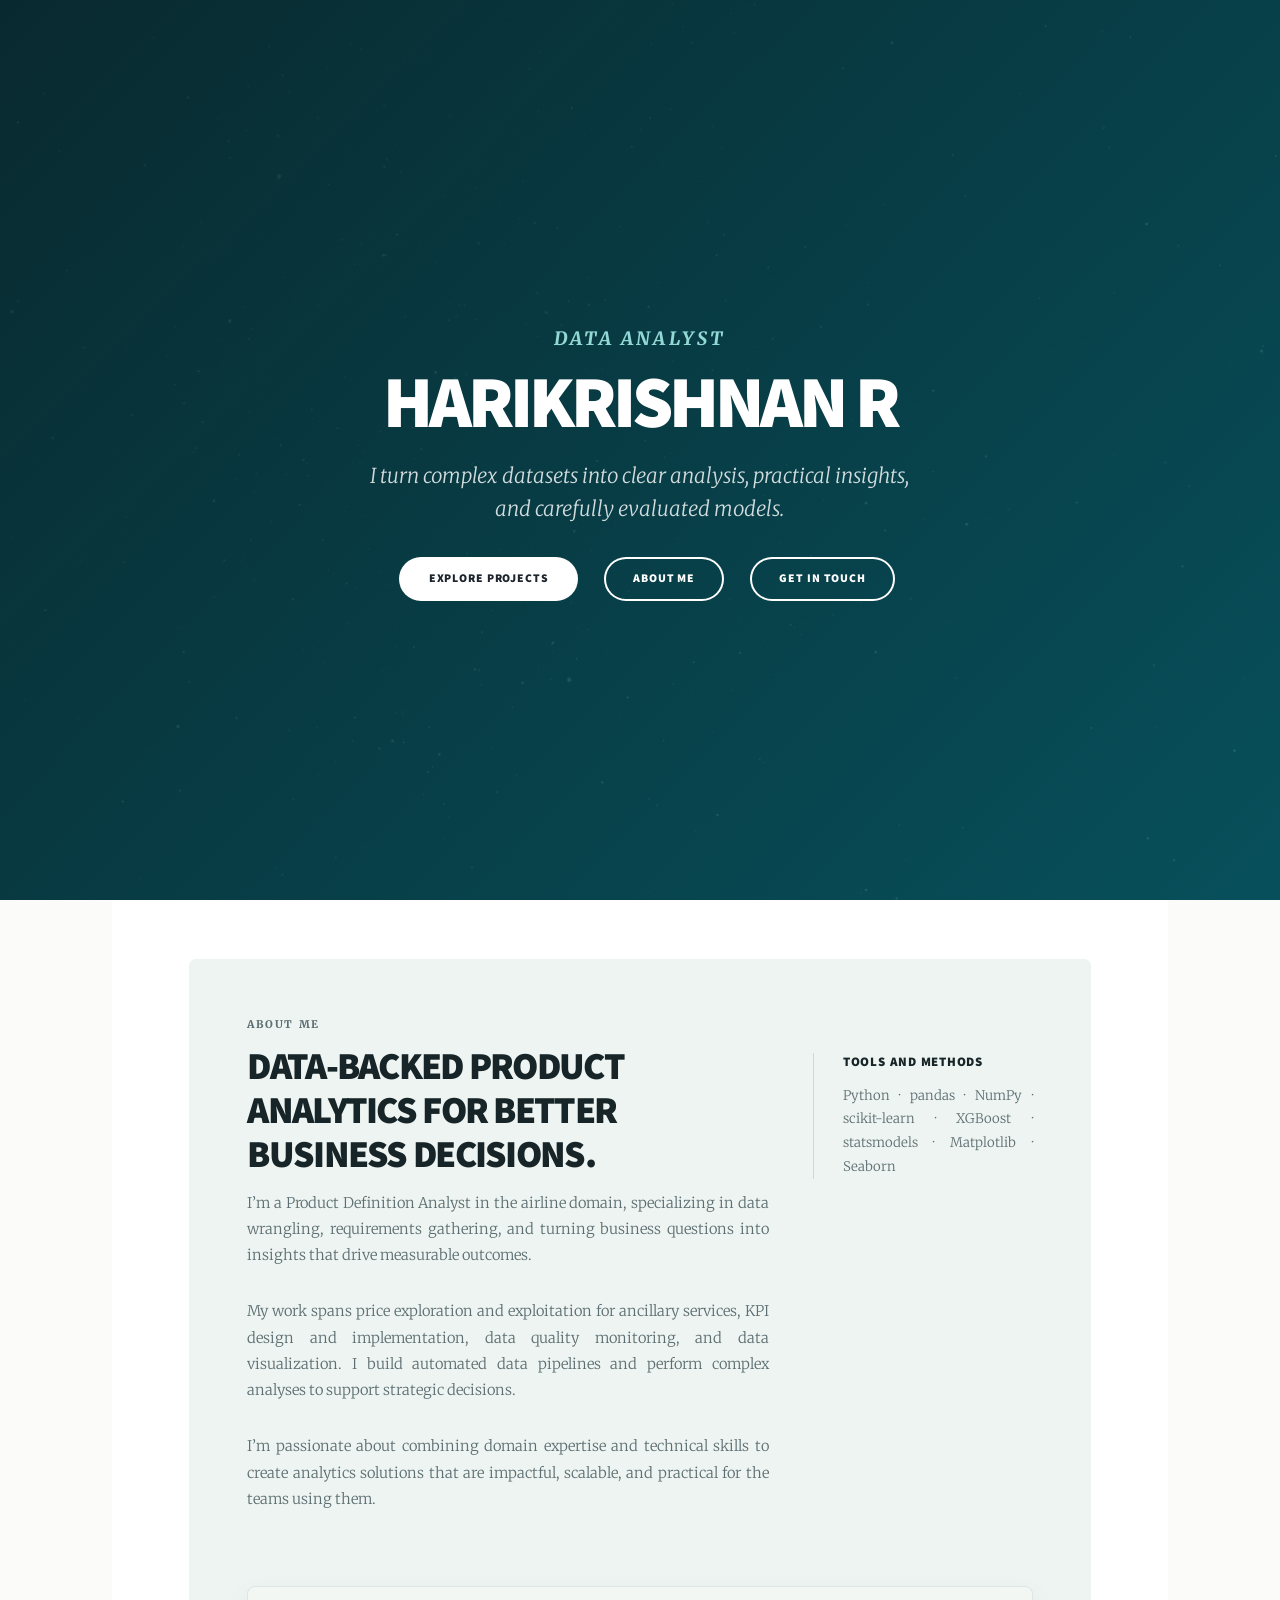
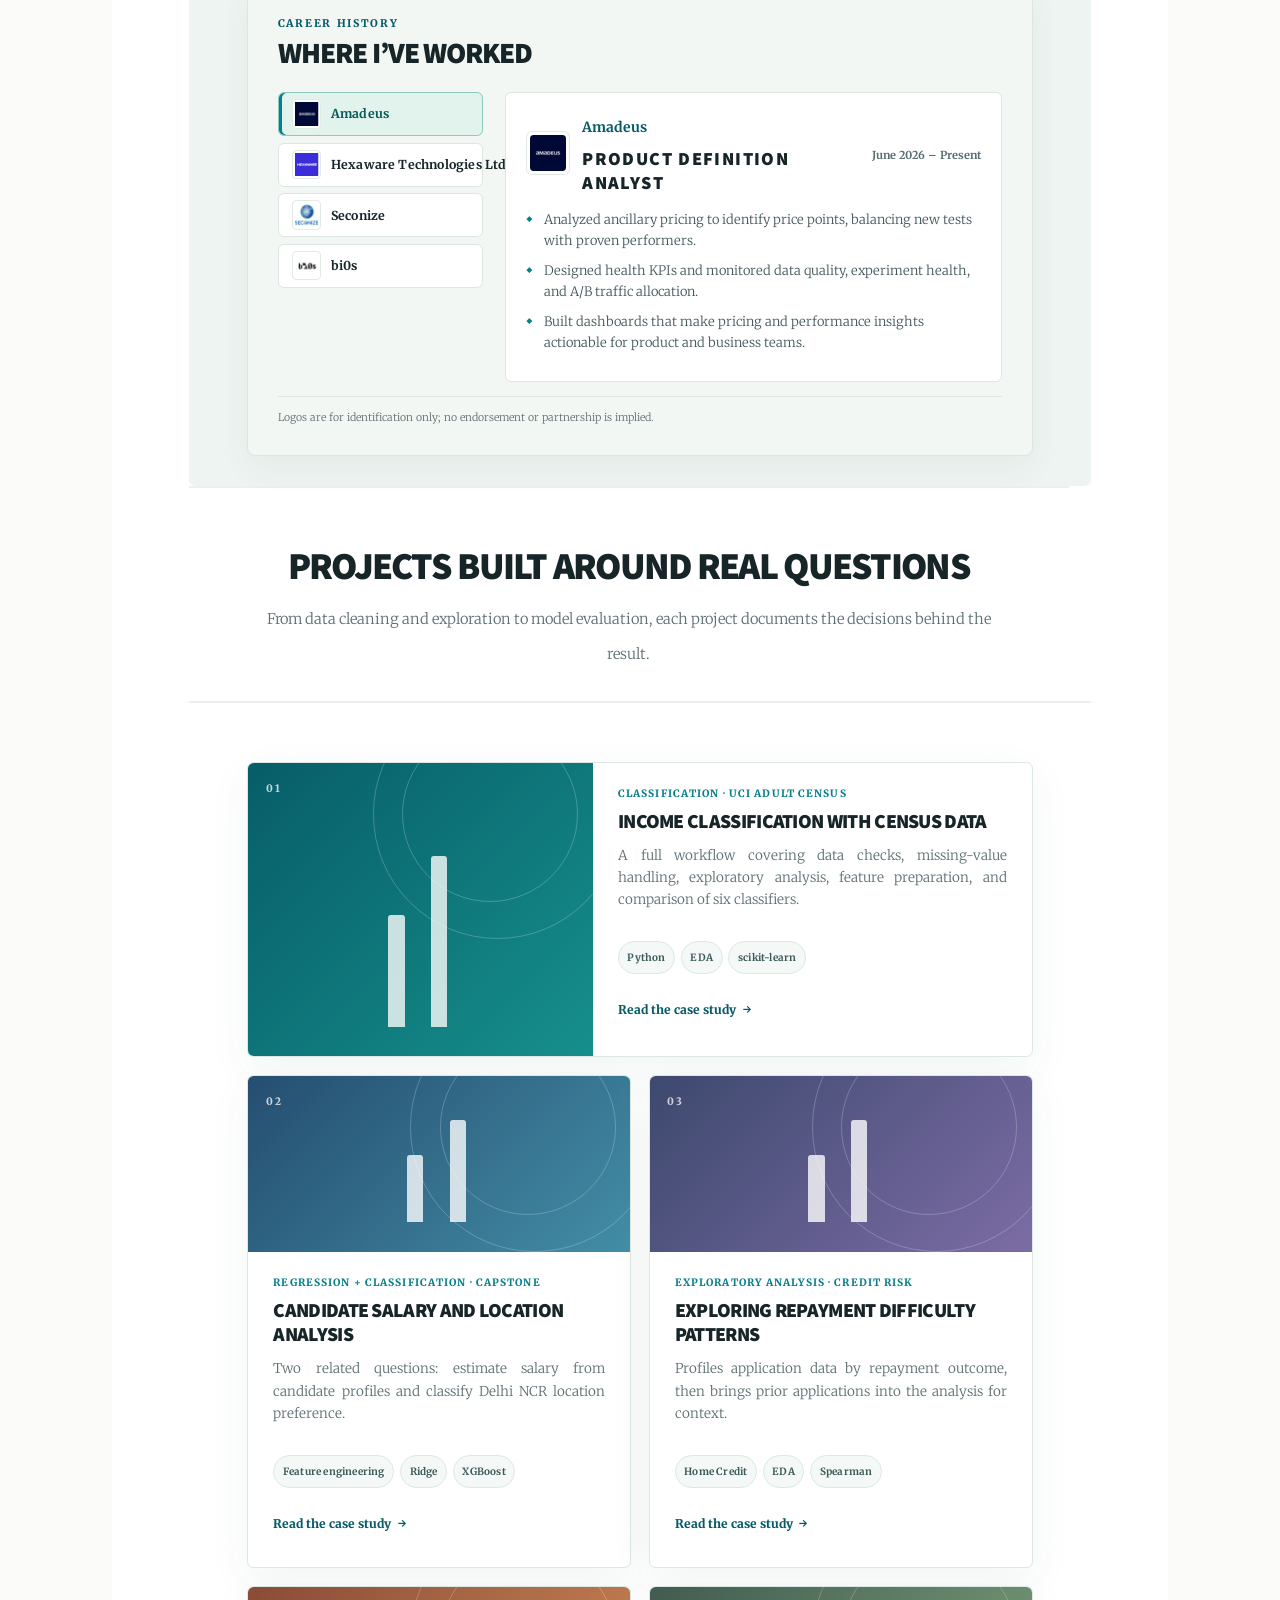
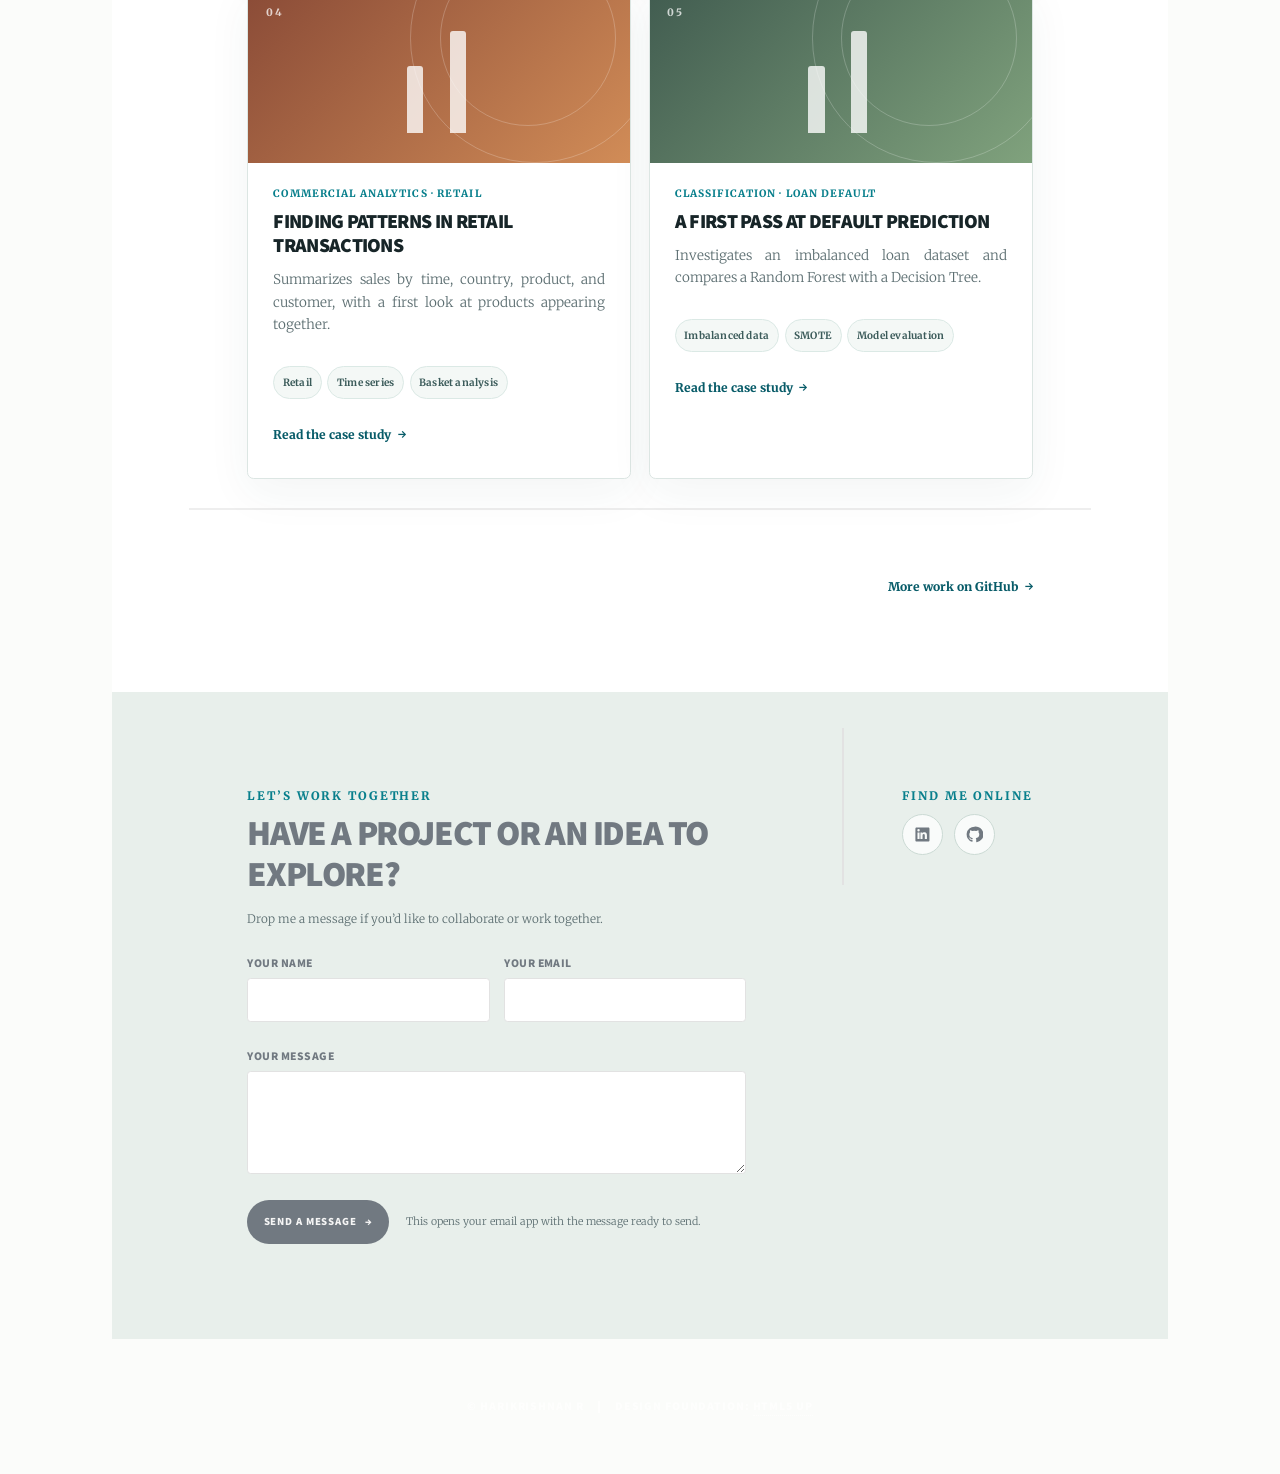
==== index.html @ 57926ac1 "Shorten company logo disclaimer" ====
<!DOCTYPE HTML>
<html lang="en">
<head>
	<title>Harikrishnan R — Data Analytics Portfolio</title>
	<meta charset="utf-8" />
	<meta name="viewport" content="width=device-width, initial-scale=1" />
	<meta name="description" content="Selected data analytics and machine learning projects by Harikrishnan R." />
	<link rel="stylesheet" href="assets/css/main.css" />
	<link rel="stylesheet" href="assets/css/portfolio.css?v=20261013g" />
	<noscript><link rel="stylesheet" href="assets/css/noscript.css" /></noscript>
	<style>
		#intro.portfolio-intro h1 { max-width: none; width: max-content; max-width: 100%; white-space: nowrap; font-size: clamp(1.8rem, 6vw, 5rem); letter-spacing: -.055em; }
	</style>
</head>
<body class="is-preload portfolio-home">
	<div id="wrapper" class="fade-in">
		<div id="intro" class="portfolio-intro">
			<p class="eyebrow">Data Analyst</p>
			<h1>Harikrishnan R</h1>
			<p class="intro-copy">I turn complex datasets into clear analysis, practical insights, and carefully evaluated models.</p>
			<ul class="actions intro-actions">
				<li><a href="#projects" class="button primary scrolly">Explore projects</a></li>
				<li><a href="#about" class="button scrolly">About me</a></li>
				<li><a href="mailto:hr4hkr@gmail.com" class="button">Get in touch</a></li>
			</ul>
		</div>
		<main id="main">
			<section class="about-panel" id="about">
				<div class="about-copy">
					<p class="eyebrow">About me</p>
					<h2>Data-backed product analytics for better business decisions.</h2>
					<p>I’m a Product Definition Analyst in the airline domain, specializing in data wrangling, requirements gathering, and turning business questions into insights that drive measurable outcomes.</p>
					<p>My work spans price exploration and exploitation for ancillary services, KPI design and implementation, data quality monitoring, and data visualization. I build automated data pipelines and perform complex analyses to support strategic decisions.</p>
					<p>I’m passionate about combining domain expertise and technical skills to create analytics solutions that are impactful, scalable, and practical for the teams using them.</p>
				</div>
				<aside class="about-aside">
					<div class="toolkit"><h3>Tools and methods</h3><p>Python · pandas · NumPy · scikit-learn · XGBoost · statsmodels · Matplotlib · Seaborn</p></div>
				</aside>
				<section class="experience-section" aria-labelledby="experience-title">
					<div class="experience-heading"><p class="eyebrow">Career history</p><h2 id="experience-title">Where I’ve worked</h2></div>
					<div class="experience-browser">
						<div class="experience-tabs" role="tablist" aria-label="Work experience" aria-orientation="vertical">
							<button type="button" id="tab-amadeus" class="experience-tab" role="tab" aria-selected="true" aria-controls="panel-amadeus" tabindex="0"><img class="company-tab-logo" src="assets/images/company-logos/amadeus.svg" alt="" aria-hidden="true" /><span>Amadeus</span></button>
							<button type="button" id="tab-hexaware" class="experience-tab" role="tab" aria-selected="false" aria-controls="panel-hexaware" tabindex="-1"><img class="company-tab-logo" src="assets/images/company-logos/hexaware.svg" alt="" aria-hidden="true" /><span>Hexaware Technologies Ltd.</span></button>
							<button type="button" id="tab-seconize" class="experience-tab" role="tab" aria-selected="false" aria-controls="panel-seconize" tabindex="-1"><img class="company-tab-logo" src="assets/images/company-logos/seconize.svg" alt="" aria-hidden="true" /><span>Seconize</span></button>
							<button type="button" id="tab-bios" class="experience-tab" role="tab" aria-selected="false" aria-controls="panel-bios" tabindex="-1"><img class="company-tab-logo" src="assets/images/company-logos/bios.svg" alt="" aria-hidden="true" /><span>bi0s</span></button>
						</div>
						<div class="experience-panels">
							<section class="experience-detail" id="panel-amadeus" role="tabpanel" aria-labelledby="tab-amadeus" tabindex="0">
								<div class="experience-detail-heading"><a class="company-logo-link" href="https://amadeus.com/en" target="_blank" rel="noopener noreferrer" aria-label="Visit Amadeus website"><img class="company-detail-logo" src="assets/images/company-logos/amadeus.svg" alt="Amadeus logo" /></a><div class="experience-detail-copy"><p class="experience-company">Amadeus</p><h3>Product Definition Analyst</h3></div><p class="experience-dates">June 2026 – Present</p></div>
								<ul><li>Analyzed ancillary pricing to identify price points, balancing new tests with proven performers.</li><li>Designed health KPIs and monitored data quality, experiment health, and A/B traffic allocation.</li><li>Built dashboards that make pricing and performance insights actionable for product and business teams.</li></ul>
							</section>
							<section class="experience-detail" id="panel-hexaware" role="tabpanel" aria-labelledby="tab-hexaware" tabindex="0" hidden>
								<div class="experience-detail-heading"><a class="company-logo-link" href="https://hexaware.com/" target="_blank" rel="noopener noreferrer" aria-label="Visit Hexaware Technologies website"><img class="company-detail-logo" src="assets/images/company-logos/hexaware.svg" alt="Hexaware logo" /></a><div class="experience-detail-copy"><p class="experience-company">Hexaware Technologies Ltd.</p><h3>Data Analyst</h3></div><p class="experience-dates">June 2021 – June 2026</p></div>
								<ul><li>Ingested data and created analytical base tables for downstream analysis.</li><li>Translated business challenges into analytical solutions through data wrangling, feature engineering, and metric development.</li><li>Improved analysis accuracy across transactional, demographic, and engagement datasets.</li></ul>
							</section>
							<section class="experience-detail" id="panel-seconize" role="tabpanel" aria-labelledby="tab-seconize" tabindex="0" hidden>
								<div class="experience-detail-heading"><a class="company-logo-link" href="https://www.linkedin.com/company/seconize/posts/" target="_blank" rel="noopener noreferrer" aria-label="Visit Seconize on LinkedIn"><img class="company-detail-logo" src="assets/images/company-logos/seconize.svg" alt="Seconize logo" /></a><div class="experience-detail-copy"><p class="experience-company">Seconize · Remote</p><h3>Software Engineer Intern</h3></div><p class="experience-dates">June 2020 – July 2020</p></div>
								<p>Configured and managed a Neo4j graph database service to meet project requirements.</p>
							</section>
							<section class="experience-detail" id="panel-bios" role="tabpanel" aria-labelledby="tab-bios" tabindex="0" hidden>
								<div class="experience-detail-heading"><a class="company-logo-link" href="https://www.linkedin.com/company/teambi0s/home/" target="_blank" rel="noopener noreferrer" aria-label="Visit bi0s on LinkedIn"><img class="company-detail-logo" src="assets/images/company-logos/bios.svg" alt="bi0s logo" /></a><div class="experience-detail-copy"><p class="experience-company">bi0s · Freelance, alongside college</p><h3>Forensics and cybersecurity</h3></div><p class="experience-dates">September 2017 – October 2019</p></div>
								<p>Freelance work alongside college; core team member and CTF player.</p>
								<ul class="role-history"><li><strong>Computer Forensic Analyst</strong><span>July 2018 – October 2019</span></li><li><strong>Associate Forensic Analyst</strong><span>January 2018 – June 2018</span></li><li><strong>Trainee</strong><span>September 2017 – December 2017</span></li></ul>
							</section>
						</div>
					</div>
					<p class="experience-disclaimer">Logos are for identification only; no endorsement or partnership is implied.</p>
				</section>
			</section>
			<section class="section-heading" id="projects"><h2>Projects built around real questions</h2><p>From data cleaning and exploration to model evaluation, each project documents the decisions behind the result.</p></section>
			<section class="project-grid" aria-label="Project case studies">
				<article class="project-card project-card-featured"><div class="project-art art-adult" aria-hidden="true"><span>01</span><i></i><b></b></div><div class="project-card-copy"><p class="project-kicker">Classification · UCI Adult Census</p><h3><a href="post1_adult.html">Income classification with census data</a></h3><p>A full workflow covering data checks, missing-value handling, exploratory analysis, feature preparation, and comparison of six classifiers.</p><ul class="tag-list"><li>Python</li><li>EDA</li><li>scikit-learn</li></ul><a class="text-link" href="post1_adult.html">Read the case study <span aria-hidden="true">→</span></a></div></article>
				<article class="project-card"><div class="project-art art-capstone" aria-hidden="true"><span>02</span><i></i><b></b></div><div class="project-card-copy"><p class="project-kicker">Regression + classification · Capstone</p><h3><a href="post_capstone.html">Candidate salary and location analysis</a></h3><p>Two related questions: estimate salary from candidate profiles and classify Delhi NCR location preference.</p><ul class="tag-list"><li>Feature engineering</li><li>Ridge</li><li>XGBoost</li></ul><a class="text-link" href="post_capstone.html">Read the case study <span aria-hidden="true">→</span></a></div></article>
				<article class="project-card"><div class="project-art art-credit" aria-hidden="true"><span>03</span><i></i><b></b></div><div class="project-card-copy"><p class="project-kicker">Exploratory analysis · Credit risk</p><h3><a href="post_credit_eda.html">Exploring repayment difficulty patterns</a></h3><p>Profiles application data by repayment outcome, then brings prior applications into the analysis for context.</p><ul class="tag-list"><li>Home Credit</li><li>EDA</li><li>Spearman</li></ul><a class="text-link" href="post_credit_eda.html">Read the case study <span aria-hidden="true">→</span></a></div></article>
				<article class="project-card"><div class="project-art art-sales" aria-hidden="true"><span>04</span><i></i><b></b></div><div class="project-card-copy"><p class="project-kicker">Commercial analytics · Retail</p><h3><a href="post_sales.html">Finding patterns in retail transactions</a></h3><p>Summarizes sales by time, country, product, and customer, with a first look at products appearing together.</p><ul class="tag-list"><li>Retail</li><li>Time series</li><li>Basket analysis</li></ul><a class="text-link" href="post_sales.html">Read the case study <span aria-hidden="true">→</span></a></div></article>
				<article class="project-card"><div class="project-art art-loan" aria-hidden="true"><span>05</span><i></i><b></b></div><div class="project-card-copy"><p class="project-kicker">Classification · Loan default</p><h3><a href="post_loan_default.html">A first pass at default prediction</a></h3><p>Investigates an imbalanced loan dataset and compares a Random Forest with a Decision Tree.</p><ul class="tag-list"><li>Imbalanced data</li><li>SMOTE</li><li>Model evaluation</li></ul><a class="text-link" href="post_loan_default.html">Read the case study <span aria-hidden="true">→</span></a></div></article>
			</section>
			<section class="more-projects"><a class="text-link" href="https://github.com/hr4hkr/DSprojects">More work on GitHub <span aria-hidden="true">→</span></a></section>
		</main>
		<footer id="footer" class="portfolio-footer">
			<section class="contact-panel">
				<p class="eyebrow">Let’s work together</p>
				<h2>Have a project or an idea to explore?</h2>
				<p>Drop me a message if you’d like to collaborate or work together.</p>
				<form class="contact-form" onsubmit="return composeContactEmail(event)">
					<div class="contact-form-row"><label>Your name<input type="text" name="name" autocomplete="name" required /></label><label>Your email<input type="email" name="email" autocomplete="email" required /></label></div>
					<label>Your message<textarea name="message" rows="4" required></textarea></label>
					<div class="contact-submit-row"><button type="submit" class="button primary">Send a message <span aria-hidden="true">→</span></button><small>This opens your email app with the message ready to send.</small></div>
				</form>
			</section>
			<section class="social-panel" aria-label="Social profiles">
				<p class="eyebrow">Find me online</p>
				<div class="social-line">
					<a class="social-icon" href="https://www.linkedin.com/in/hr4hkr/" aria-label="LinkedIn profile"><svg viewBox="0 0 24 24" aria-hidden="true"><path d="M20.45 2H3.55C2.69 2 2 2.68 2 3.52v16.96c0 .84.69 1.52 1.55 1.52h16.9c.86 0 1.55-.68 1.55-1.52V3.52c0-.84-.69-1.52-1.55-1.52ZM7.93 18.34H4.96V9.1h2.97v9.24ZM6.45 7.84a1.72 1.72 0 1 1 0-3.44 1.72 1.72 0 0 1 0 3.44Zm11.9 10.5h-2.96v-4.5c0-1.08-.02-2.48-1.51-2.48-1.51 0-1.74 1.18-1.74 2.4v4.58H9.18V9.1h2.84v1.26h.04c.4-.73 1.36-1.5 2.8-1.5 3 0 3.55 1.97 3.55 4.53v4.95Z"/></svg></a>
					<a class="social-icon" href="https://github.com/hr4hkr" aria-label="GitHub profile"><svg viewBox="0 0 24 24" aria-hidden="true"><path d="M12 .9a11.1 11.1 0 0 0-3.51 21.63c.56.1.76-.24.76-.54v-2.1c-3.1.68-3.76-1.32-3.76-1.32-.5-1.3-1.24-1.65-1.24-1.65-1.01-.69.08-.68.08-.68 1.12.08 1.71 1.15 1.71 1.15 1 .1.73 1.98 3.06 1.51.1-.72.39-1.22.7-1.5-2.47-.28-5.07-1.24-5.07-5.5 0-1.22.44-2.22 1.15-3-.12-.28-.5-1.42.11-2.96 0 0 .94-.3 3.05 1.14a10.6 10.6 0 0 1 5.55 0c2.11-1.44 3.05-1.14 3.05-1.14.61 1.54.23 2.68.12 2.96.71.78 1.14 1.78 1.14 3 0 4.27-2.6 5.21-5.08 5.49.4.35.75 1.02.75 2.06v3.04c0 .3.2.65.77.54A11.1 11.1 0 0 0 12 .9Z"/></svg></a>
				</div>
			</section>
		</footer>
		<div id="copyright"><ul><li>© Harikrishnan R</li><li>Design foundation: <a href="https://html5up.net">HTML5 UP</a></li></ul></div>
	</div>
	<script src="assets/js/jquery.min.js"></script><script src="assets/js/jquery.scrollex.min.js"></script><script src="assets/js/jquery.scrolly.min.js"></script><script src="assets/js/browser.min.js"></script><script src="assets/js/breakpoints.min.js"></script><script src="assets/js/util.js"></script><script src="assets/js/main.js"></script>
	<script>
		function composeContactEmail(event) {
			event.preventDefault();
			const data = new FormData(event.currentTarget);
			const name = String(data.get("name") || "").trim();
			const email = String(data.get("email") || "").trim();
			const message = String(data.get("message") || "").trim();
			const subject = encodeURIComponent("Portfolio collaboration message from " + name);
			const body = encodeURIComponent("Name: " + name + "\nEmail: " + email + "\n\n" + message);
			window.location.href = "mailto:hr4hkr@gmail.com?subject=" + subject + "&body=" + body;
			return false;
		}
		(() => {
			const tabs = Array.from(document.querySelectorAll('.experience-tab'));
			function activateTab(tab, moveFocus) {
				tabs.forEach(item => {
					const selected = item === tab;
					item.setAttribute('aria-selected', String(selected));
					item.tabIndex = selected ? 0 : -1;
					document.getElementById(item.getAttribute('aria-controls')).hidden = !selected;
				});
				if (moveFocus) tab.focus();
			}
			tabs.forEach((tab, index) => {
				tab.addEventListener('click', () => activateTab(tab, false));
				tab.addEventListener('keydown', event => {
					let next = null;
					if (event.key === 'ArrowDown' || event.key === 'ArrowRight') next = (index + 1) % tabs.length;
					if (event.key === 'ArrowUp' || event.key === 'ArrowLeft') next = (index - 1 + tabs.length) % tabs.length;
					if (event.key === 'Home') next = 0;
					if (event.key === 'End') next = tabs.length - 1;
					if (next !== null) { event.preventDefault(); activateTab(tabs[next], true); }
				});
			});
		})();
	</script>
</body>
</html>
---- assets/css/main.css ----
@import url(fontawesome-all.min.css);
@import url("https://fonts.googleapis.com/css?family=Merriweather:300,700,300italic,700italic|Source+Sans+Pro:900");

/*
	Massively by HTML5 UP
	html5up.net | @ajlkn
	Free for personal and commercial use under the CCA 3.0 license (html5up.net/license)
*/

html, body, div, span, applet, object,
iframe, h1, h2, h3, h4, h5, h6, p, blockquote,
pre, a, abbr, acronym, address, big, cite,
code, del, dfn, em, img, ins, kbd, q, s, samp,
small, strike, strong, sub, sup, tt, var, b,
u, i, center, dl, dt, dd, ol, ul, li, fieldset,
form, label, legend, table, caption, tbody,
tfoot, thead, tr, th, td, article, aside,
canvas, details, embed, figure, figcaption,
footer, header, hgroup, menu, nav, output, ruby,
section, summary, time, mark, audio, video {
	margin: 0;
	padding: 0;
	border: 0;
	font-size: 100%;
	font: inherit;
	vertical-align: baseline;}

article, aside, details, figcaption, figure,
footer, header, hgroup, menu, nav, section {
	display: block;}

body {
	line-height: 1;
}

ol, ul {
	list-style: none;
}

blockquote, q {
	quotes: none;
}

	blockquote:before, blockquote:after, q:before, q:after {
		content: '';
		content: none;
	}

table {
	border-collapse: collapse;
	border-spacing: 0;
}

body {
	-webkit-text-size-adjust: none;
}

mark {
	background-color: transparent;
	color: inherit;
}

input::-moz-focus-inner {
	border: 0;
	padding: 0;
}

input, select, textarea {
	-moz-appearance: none;
	-webkit-appearance: none;
	-ms-appearance: none;
	appearance: none;
}

/* Basic */

	@-ms-viewport {
		width: device-width;
	}

	body {
		-ms-overflow-style: scrollbar;
	}

	@media screen and (max-width: 480px) {

		html, body {
			min-width: 320px;
		}

	}

	html {
		box-sizing: border-box;
	}

	*, *:before, *:after {
		box-sizing: inherit;
	}

	body {
		background-color: #1e252d;
	}

		body.is-preload *, body.is-preload *:before, body.is-preload *:after {
			-moz-animation: none !important;
			-webkit-animation: none !important;
			-ms-animation: none !important;
			animation: none !important;
			-moz-transition: none !important;
			-webkit-transition: none !important;
			-ms-transition: none !important;
			transition: none !important;
		}

/* Type */

	html {
		font-size: 16pt;
	}

		@media screen and (max-width: 1680px) {

			html {
				font-size: 12pt;
			}

		}

		@media screen and (max-width: 1280px) {

			html {
				font-size: 11pt;
			}

		}

		@media screen and (max-width: 360px) {

			html {
				font-size: 10pt;
			}

		}

	body {
		color: #212931;
	}

	body, input, select, textarea {
		font-family: "Merriweather", Georgia, serif;
		font-weight: 300;
		font-size: 1rem;
		line-height: 2.375;
	}

	a {
		-moz-transition: color 0.2s ease-in-out, background-color 0.2s ease-in-out, border-color 0.2s ease-in-out, box-shadow 0.2s ease-in-out;
		-webkit-transition: color 0.2s ease-in-out, background-color 0.2s ease-in-out, border-color 0.2s ease-in-out, box-shadow 0.2s ease-in-out;
		-ms-transition: color 0.2s ease-in-out, background-color 0.2s ease-in-out, border-color 0.2s ease-in-out, box-shadow 0.2s ease-in-out;
		transition: color 0.2s ease-in-out, background-color 0.2s ease-in-out, border-color 0.2s ease-in-out, box-shadow 0.2s ease-in-out;
		border-bottom: dotted 1px;
		text-decoration: none;
	}

		a:hover {
			border-bottom-color: transparent;
		}

	strong, b {
		font-weight: 600;
	}

	em, i {
		font-style: italic;
	}

	p {
		text-align: justify;
		margin: 0 0 2rem 0;
	}

	h1, h2, h3, h4, h5, h6 {
		font-family: "Source Sans Pro", Helvetica, sans-serif;
		font-weight: 900;
		line-height: 1.5;
		letter-spacing: 0.075em;
		text-transform: uppercase;
		margin: 0 0 1rem 0;
	}

		h1 a, h2 a, h3 a, h4 a, h5 a, h6 a {
			border-bottom: 0;
			color: inherit;
			text-decoration: none;
		}

	h1 {
		font-size: 4rem;
		line-height: 1.1;
		margin: 0 0 2rem 0;
	}

	h2 {
		font-size: 1.75rem;
		line-height: 1.3;
		margin: 0 0 1.5rem 0;
	}

	h3 {
		font-size: 1.25rem;
		margin: 0 0 1.5rem 0;
	}

	h4 {
		font-size: 1rem;
	}

	h5 {
		font-size: 0.9rem;
	}

	h6 {
		font-size: 0.8rem;
	}

	sub {
		font-size: 0.8rem;
		position: relative;
		top: 0.5rem;
	}

	sup {
		font-size: 0.8rem;
		position: relative;
		top: -0.5rem;
	}

	blockquote {
		border-left: solid 4px;
		font-style: italic;
		margin: 0 0 2rem 0;
		padding: 0.5rem 0 0.5rem 2rem;
	}

	code {
		border: solid 2px;
		font-family: "Courier New", monospace;
		font-size: 0.9rem;
		margin: 0 0.25rem;
		padding: 0.25rem 0.65rem;
	}

	pre {
		-webkit-overflow-scrolling: touch;
		font-family: "Courier New", monospace;
		font-size: 0.9rem;
		margin: 0 0 2rem 0;
	}

		pre code {
			display: block;
			line-height: 1.75;
			padding: 1rem 1.5rem;
			overflow-x: auto;
		}

	hr {
		border: 0;
		border-bottom: solid 2px;
		margin: 3rem 0;
	}

		hr.major {
			margin: 5rem 0;
		}

	.align-left {
		text-align: left;
	}

	.align-center {
		text-align: center;
	}

	.align-right {
		text-align: right;
	}

	input, select, textarea {
		color: #212931;
	}

	a {
		color: #212931;
		border-bottom-color: rgba(33, 41, 49, 0.5);
	}

		a:hover {
			border-bottom-color: transparent;
			color: #18bfef !important;
		}

	strong, b {
		color: #212931;
	}

	h1, h2, h3, h4, h5, h6 {
		color: #212931;
	}

	blockquote {
		border-left-color: #eeeeee;
	}

	code {
		background: rgba(220, 220, 220, 0.25);
		border-color: #eeeeee;
	}

	hr {
		border-bottom-color: #eeeeee;
	}

/* Row */

	.row {
		display: flex;
		flex-wrap: wrap;
		box-sizing: border-box;
		align-items: stretch;
	}

		.row > * {
			box-sizing: border-box;
		}

		.row.gtr-uniform > * > :last-child {
			margin-bottom: 0;
		}

		.row.aln-left {
			justify-content: flex-start;
		}

		.row.aln-center {
			justify-content: center;
		}

		.row.aln-right {
			justify-content: flex-end;
		}

		.row.aln-top {
			align-items: flex-start;
		}

		.row.aln-middle {
			align-items: center;
		}

		.row.aln-bottom {
			align-items: flex-end;
		}

		.row > .imp {
			order: -1;
		}

		.row > .col-1 {
			width: 8.33333%;
		}

		.row > .off-1 {
			margin-left: 8.33333%;
		}

		.row > .col-2 {
			width: 16.66667%;
		}

		.row > .off-2 {
			margin-left: 16.66667%;
		}

		.row > .col-3 {
			width: 25%;
		}

		.row > .off-3 {
			margin-left: 25%;
		}

		.row > .col-4 {
			width: 33.33333%;
		}

		.row > .off-4 {
			margin-left: 33.33333%;
		}

		.row > .col-5 {
			width: 41.66667%;
		}

		.row > .off-5 {
			margin-left: 41.66667%;
		}

		.row > .col-6 {
			width: 50%;
		}

		.row > .off-6 {
			margin-left: 50%;
		}

		.row > .col-7 {
			width: 58.33333%;
		}

		.row > .off-7 {
			margin-left: 58.33333%;
		}

		.row > .col-8 {
			width: 66.66667%;
		}

		.row > .off-8 {
			margin-left: 66.66667%;
		}

		.row > .col-9 {
			width: 75%;
		}

		.row > .off-9 {
			margin-left: 75%;
		}

		.row > .col-10 {
			width: 83.33333%;
		}

		.row > .off-10 {
			margin-left: 83.33333%;
		}

		.row > .col-11 {
			width: 91.66667%;
		}

		.row > .off-11 {
			margin-left: 91.66667%;
		}

		.row > .col-12 {
			width: 100%;
		}

		.row > .off-12 {
			margin-left: 100%;
		}

		.row.gtr-0 {
			margin-top: 0;
			margin-left: 0rem;
		}

			.row.gtr-0 > * {
				padding: 0 0 0 0rem;
			}

			.row.gtr-0.gtr-uniform {
				margin-top: 0rem;
			}

				.row.gtr-0.gtr-uniform > * {
					padding-top: 0rem;
				}

		.row.gtr-25 {
			margin-top: 0;
			margin-left: -0.375rem;
		}

			.row.gtr-25 > * {
				padding: 0 0 0 0.375rem;
			}

			.row.gtr-25.gtr-uniform {
				margin-top: -0.375rem;
			}

				.row.gtr-25.gtr-uniform > * {
					padding-top: 0.375rem;
				}

		.row.gtr-50 {
			margin-top: 0;
			margin-left: -0.75rem;
		}

			.row.gtr-50 > * {
				padding: 0 0 0 0.75rem;
			}

			.row.gtr-50.gtr-uniform {
				margin-top: -0.75rem;
			}

				.row.gtr-50.gtr-uniform > * {
					padding-top: 0.75rem;
				}

		.row {
			margin-top: 0;
			margin-left: -1.5rem;
		}

			.row > * {
				padding: 0 0 0 1.5rem;
			}

			.row.gtr-uniform {
				margin-top: -1.5rem;
			}

				.row.gtr-uniform > * {
					padding-top: 1.5rem;
				}

		.row.gtr-150 {
			margin-top: 0;
			margin-left: -2.25rem;
		}

			.row.gtr-150 > * {
				padding: 0 0 0 2.25rem;
			}

			.row.gtr-150.gtr-uniform {
				margin-top: -2.25rem;
			}

				.row.gtr-150.gtr-uniform > * {
					padding-top: 2.25rem;
				}

		.row.gtr-200 {
			margin-top: 0;
			margin-left: -3rem;
		}

			.row.gtr-200 > * {
				padding: 0 0 0 3rem;
			}

			.row.gtr-200.gtr-uniform {
				margin-top: -3rem;
			}

				.row.gtr-200.gtr-uniform > * {
					padding-top: 3rem;
				}

		@media screen and (max-width: 1680px) {

			.row {
				display: flex;
				flex-wrap: wrap;
				box-sizing: border-box;
				align-items: stretch;
			}

				.row > * {
					box-sizing: border-box;
				}

				.row.gtr-uniform > * > :last-child {
					margin-bottom: 0;
				}

				.row.aln-left {
					justify-content: flex-start;
				}

				.row.aln-center {
					justify-content: center;
				}

				.row.aln-right {
					justify-content: flex-end;
				}

				.row.aln-top {
					align-items: flex-start;
				}

				.row.aln-middle {
					align-items: center;
				}

				.row.aln-bottom {
					align-items: flex-end;
				}

				.row > .imp-xlarge {
					order: -1;
				}

				.row > .col-1-xlarge {
					width: 8.33333%;
				}

				.row > .off-1-xlarge {
					margin-left: 8.33333%;
				}

				.row > .col-2-xlarge {
					width: 16.66667%;
				}

				.row > .off-2-xlarge {
					margin-left: 16.66667%;
				}

				.row > .col-3-xlarge {
					width: 25%;
				}

				.row > .off-3-xlarge {
					margin-left: 25%;
				}

				.row > .col-4-xlarge {
					width: 33.33333%;
				}

				.row > .off-4-xlarge {
					margin-left: 33.33333%;
				}

				.row > .col-5-xlarge {
					width: 41.66667%;
				}

				.row > .off-5-xlarge {
					margin-left: 41.66667%;
				}

				.row > .col-6-xlarge {
					width: 50%;
				}

				.row > .off-6-xlarge {
					margin-left: 50%;
				}

				.row > .col-7-xlarge {
					width: 58.33333%;
				}

				.row > .off-7-xlarge {
					margin-left: 58.33333%;
				}

				.row > .col-8-xlarge {
					width: 66.66667%;
				}

				.row > .off-8-xlarge {
					margin-left: 66.66667%;
				}

				.row > .col-9-xlarge {
					width: 75%;
				}

				.row > .off-9-xlarge {
					margin-left: 75%;
				}

				.row > .col-10-xlarge {
					width: 83.33333%;
				}

				.row > .off-10-xlarge {
					margin-left: 83.33333%;
				}

				.row > .col-11-xlarge {
					width: 91.66667%;
				}

				.row > .off-11-xlarge {
					margin-left: 91.66667%;
				}

				.row > .col-12-xlarge {
					width: 100%;
				}

				.row > .off-12-xlarge {
					margin-left: 100%;
				}

				.row.gtr-0 {
					margin-top: 0;
					margin-left: 0rem;
				}

					.row.gtr-0 > * {
						padding: 0 0 0 0rem;
					}

					.row.gtr-0.gtr-uniform {
						margin-top: 0rem;
					}

						.row.gtr-0.gtr-uniform > * {
							padding-top: 0rem;
						}

				.row.gtr-25 {
					margin-top: 0;
					margin-left: -0.375rem;
				}

					.row.gtr-25 > * {
						padding: 0 0 0 0.375rem;
					}

					.row.gtr-25.gtr-uniform {
						margin-top: -0.375rem;
					}

						.row.gtr-25.gtr-uniform > * {
							padding-top: 0.375rem;
						}

				.row.gtr-50 {
					margin-top: 0;
					margin-left: -0.75rem;
				}

					.row.gtr-50 > * {
						padding: 0 0 0 0.75rem;
					}

					.row.gtr-50.gtr-uniform {
						margin-top: -0.75rem;
					}

						.row.gtr-50.gtr-uniform > * {
							padding-top: 0.75rem;
						}

				.row {
					margin-top: 0;
					margin-left: -1.5rem;
				}

					.row > * {
						padding: 0 0 0 1.5rem;
					}

					.row.gtr-uniform {
						margin-top: -1.5rem;
					}

						.row.gtr-uniform > * {
							padding-top: 1.5rem;
						}

				.row.gtr-150 {
					margin-top: 0;
					margin-left: -2.25rem;
				}

					.row.gtr-150 > * {
						padding: 0 0 0 2.25rem;
					}

					.row.gtr-150.gtr-uniform {
						margin-top: -2.25rem;
					}

						.row.gtr-150.gtr-uniform > * {
							padding-top: 2.25rem;
						}

				.row.gtr-200 {
					margin-top: 0;
					margin-left: -3rem;
				}

					.row.gtr-200 > * {
						padding: 0 0 0 3rem;
					}

					.row.gtr-200.gtr-uniform {
						margin-top: -3rem;
					}

						.row.gtr-200.gtr-uniform > * {
							padding-top: 3rem;
						}

		}

		@media screen and (max-width: 1280px) {

			.row {
				display: flex;
				flex-wrap: wrap;
				box-sizing: border-box;
				align-items: stretch;
			}

				.row > * {
					box-sizing: border-box;
				}

				.row.gtr-uniform > * > :last-child {
					margin-bottom: 0;
				}

				.row.aln-left {
					justify-content: flex-start;
				}

				.row.aln-center {
					justify-content: center;
				}

				.row.aln-right {
					justify-content: flex-end;
				}

				.row.aln-top {
					align-items: flex-start;
				}

				.row.aln-middle {
					align-items: center;
				}

				.row.aln-bottom {
					align-items: flex-end;
				}

				.row > .imp-large {
					order: -1;
				}

				.row > .col-1-large {
					width: 8.33333%;
				}

				.row > .off-1-large {
					margin-left: 8.33333%;
				}

				.row > .col-2-large {
					width: 16.66667%;
				}

				.row > .off-2-large {
					margin-left: 16.66667%;
				}

				.row > .col-3-large {
					width: 25%;
				}

				.row > .off-3-large {
					margin-left: 25%;
				}

				.row > .col-4-large {
					width: 33.33333%;
				}

				.row > .off-4-large {
					margin-left: 33.33333%;
				}

				.row > .col-5-large {
					width: 41.66667%;
				}

				.row > .off-5-large {
					margin-left: 41.66667%;
				}

				.row > .col-6-large {
					width: 50%;
				}

				.row > .off-6-large {
					margin-left: 50%;
				}

				.row > .col-7-large {
					width: 58.33333%;
				}

				.row > .off-7-large {
					margin-left: 58.33333%;
				}

				.row > .col-8-large {
					width: 66.66667%;
				}

				.row > .off-8-large {
					margin-left: 66.66667%;
				}

				.row > .col-9-large {
					width: 75%;
				}

				.row > .off-9-large {
					margin-left: 75%;
				}

				.row > .col-10-large {
					width: 83.33333%;
				}

				.row > .off-10-large {
					margin-left: 83.33333%;
				}

				.row > .col-11-large {
					width: 91.66667%;
				}

				.row > .off-11-large {
					margin-left: 91.66667%;
				}

				.row > .col-12-large {
					width: 100%;
				}

				.row > .off-12-large {
					margin-left: 100%;
				}

				.row.gtr-0 {
					margin-top: 0;
					margin-left: 0rem;
				}

					.row.gtr-0 > * {
						padding: 0 0 0 0rem;
					}

					.row.gtr-0.gtr-uniform {
						margin-top: 0rem;
					}

						.row.gtr-0.gtr-uniform > * {
							padding-top: 0rem;
						}

				.row.gtr-25 {
					margin-top: 0;
					margin-left: -0.375rem;
				}

					.row.gtr-25 > * {
						padding: 0 0 0 0.375rem;
					}

					.row.gtr-25.gtr-uniform {
						margin-top: -0.375rem;
					}

						.row.gtr-25.gtr-uniform > * {
							padding-top: 0.375rem;
						}

				.row.gtr-50 {
					margin-top: 0;
					margin-left: -0.75rem;
				}

					.row.gtr-50 > * {
						padding: 0 0 0 0.75rem;
					}

					.row.gtr-50.gtr-uniform {
						margin-top: -0.75rem;
					}

						.row.gtr-50.gtr-uniform > * {
							padding-top: 0.75rem;
						}

				.row {
					margin-top: 0;
					margin-left: -1.5rem;
				}

					.row > * {
						padding: 0 0 0 1.5rem;
					}

					.row.gtr-uniform {
						margin-top: -1.5rem;
					}

						.row.gtr-uniform > * {
							padding-top: 1.5rem;
						}

				.row.gtr-150 {
					margin-top: 0;
					margin-left: -2.25rem;
				}

					.row.gtr-150 > * {
						padding: 0 0 0 2.25rem;
					}

					.row.gtr-150.gtr-uniform {
						margin-top: -2.25rem;
					}

						.row.gtr-150.gtr-uniform > * {
							padding-top: 2.25rem;
						}

				.row.gtr-200 {
					margin-top: 0;
					margin-left: -3rem;
				}

					.row.gtr-200 > * {
						padding: 0 0 0 3rem;
					}

					.row.gtr-200.gtr-uniform {
						margin-top: -3rem;
					}

						.row.gtr-200.gtr-uniform > * {
							padding-top: 3rem;
						}

		}

		@media screen and (max-width: 980px) {

			.row {
				display: flex;
				flex-wrap: wrap;
				box-sizing: border-box;
				align-items: stretch;
			}

				.row > * {
					box-sizing: border-box;
				}

				.row.gtr-uniform > * > :last-child {
					margin-bottom: 0;
				}

				.row.aln-left {
					justify-content: flex-start;
				}

				.row.aln-center {
					justify-content: center;
				}

				.row.aln-right {
					justify-content: flex-end;
				}

				.row.aln-top {
					align-items: flex-start;
				}

				.row.aln-middle {
					align-items: center;
				}

				.row.aln-bottom {
					align-items: flex-end;
				}

				.row > .imp-medium {
					order: -1;
				}

				.row > .col-1-medium {
					width: 8.33333%;
				}

				.row > .off-1-medium {
					margin-left: 8.33333%;
				}

				.row > .col-2-medium {
					width: 16.66667%;
				}

				.row > .off-2-medium {
					margin-left: 16.66667%;
				}

				.row > .col-3-medium {
					width: 25%;
				}

				.row > .off-3-medium {
					margin-left: 25%;
				}

				.row > .col-4-medium {
					width: 33.33333%;
				}

				.row > .off-4-medium {
					margin-left: 33.33333%;
				}

				.row > .col-5-medium {
					width: 41.66667%;
				}

				.row > .off-5-medium {
					margin-left: 41.66667%;
				}

				.row > .col-6-medium {
					width: 50%;
				}

				.row > .off-6-medium {
					margin-left: 50%;
				}

				.row > .col-7-medium {
					width: 58.33333%;
				}

				.row > .off-7-medium {
					margin-left: 58.33333%;
				}

				.row > .col-8-medium {
					width: 66.66667%;
				}

				.row > .off-8-medium {
					margin-left: 66.66667%;
				}

				.row > .col-9-medium {
					width: 75%;
				}

				.row > .off-9-medium {
					margin-left: 75%;
				}

				.row > .col-10-medium {
					width: 83.33333%;
				}

				.row > .off-10-medium {
					margin-left: 83.33333%;
				}

				.row > .col-11-medium {
					width: 91.66667%;
				}

				.row > .off-11-medium {
					margin-left: 91.66667%;
				}

				.row > .col-12-medium {
					width: 100%;
				}

				.row > .off-12-medium {
					margin-left: 100%;
				}

				.row.gtr-0 {
					margin-top: 0;
					margin-left: 0rem;
				}

					.row.gtr-0 > * {
						padding: 0 0 0 0rem;
					}

					.row.gtr-0.gtr-uniform {
						margin-top: 0rem;
					}

						.row.gtr-0.gtr-uniform > * {
							padding-top: 0rem;
						}

				.row.gtr-25 {
					margin-top: 0;
					margin-left: -0.375rem;
				}

					.row.gtr-25 > * {
						padding: 0 0 0 0.375rem;
					}

					.row.gtr-25.gtr-uniform {
						margin-top: -0.375rem;
					}

						.row.gtr-25.gtr-uniform > * {
							padding-top: 0.375rem;
						}

				.row.gtr-50 {
					margin-top: 0;
					margin-left: -0.75rem;
				}

					.row.gtr-50 > * {
						padding: 0 0 0 0.75rem;
					}

					.row.gtr-50.gtr-uniform {
						margin-top: -0.75rem;
					}

						.row.gtr-50.gtr-uniform > * {
							padding-top: 0.75rem;
						}

				.row {
					margin-top: 0;
					margin-left: -1.5rem;
				}

					.row > * {
						padding: 0 0 0 1.5rem;
					}

					.row.gtr-uniform {
						margin-top: -1.5rem;
					}

						.row.gtr-uniform > * {
							padding-top: 1.5rem;
						}

				.row.gtr-150 {
					margin-top: 0;
					margin-left: -2.25rem;
				}

					.row.gtr-150 > * {
						padding: 0 0 0 2.25rem;
					}

					.row.gtr-150.gtr-uniform {
						margin-top: -2.25rem;
					}

						.row.gtr-150.gtr-uniform > * {
							padding-top: 2.25rem;
						}

				.row.gtr-200 {
					margin-top: 0;
					margin-left: -3rem;
				}

					.row.gtr-200 > * {
						padding: 0 0 0 3rem;
					}

					.row.gtr-200.gtr-uniform {
						margin-top: -3rem;
					}

						.row.gtr-200.gtr-uniform > * {
							padding-top: 3rem;
						}

		}

		@media screen and (max-width: 736px) {

			.row {
				display: flex;
				flex-wrap: wrap;
				box-sizing: border-box;
				align-items: stretch;
			}

				.row > * {
					box-sizing: border-box;
				}

				.row.gtr-uniform > * > :last-child {
					margin-bottom: 0;
				}

				.row.aln-left {
					justify-content: flex-start;
				}

				.row.aln-center {
					justify-content: center;
				}

				.row.aln-right {
					justify-content: flex-end;
				}

				.row.aln-top {
					align-items: flex-start;
				}

				.row.aln-middle {
					align-items: center;
				}

				.row.aln-bottom {
					align-items: flex-end;
				}

				.row > .imp-small {
					order: -1;
				}

				.row > .col-1-small {
					width: 8.33333%;
				}

				.row > .off-1-small {
					margin-left: 8.33333%;
				}

				.row > .col-2-small {
					width: 16.66667%;
				}

				.row > .off-2-small {
					margin-left: 16.66667%;
				}

				.row > .col-3-small {
					width: 25%;
				}

				.row > .off-3-small {
					margin-left: 25%;
				}

				.row > .col-4-small {
					width: 33.33333%;
				}

				.row > .off-4-small {
					margin-left: 33.33333%;
				}

				.row > .col-5-small {
					width: 41.66667%;
				}

				.row > .off-5-small {
					margin-left: 41.66667%;
				}

				.row > .col-6-small {
					width: 50%;
				}

				.row > .off-6-small {
					margin-left: 50%;
				}

				.row > .col-7-small {
					width: 58.33333%;
				}

				.row > .off-7-small {
					margin-left: 58.33333%;
				}

				.row > .col-8-small {
					width: 66.66667%;
				}

				.row > .off-8-small {
					margin-left: 66.66667%;
				}

				.row > .col-9-small {
					width: 75%;
				}

				.row > .off-9-small {
					margin-left: 75%;
				}

				.row > .col-10-small {
					width: 83.33333%;
				}

				.row > .off-10-small {
					margin-left: 83.33333%;
				}

				.row > .col-11-small {
					width: 91.66667%;
				}

				.row > .off-11-small {
					margin-left: 91.66667%;
				}

				.row > .col-12-small {
					width: 100%;
				}

				.row > .off-12-small {
					margin-left: 100%;
				}

				.row.gtr-0 {
					margin-top: 0;
					margin-left: 0rem;
				}

					.row.gtr-0 > * {
						padding: 0 0 0 0rem;
					}

					.row.gtr-0.gtr-uniform {
						margin-top: 0rem;
					}

						.row.gtr-0.gtr-uniform > * {
							padding-top: 0rem;
						}

				.row.gtr-25 {
					margin-top: 0;
					margin-left: -0.375rem;
				}

					.row.gtr-25 > * {
						padding: 0 0 0 0.375rem;
					}

					.row.gtr-25.gtr-uniform {
						margin-top: -0.375rem;
					}

						.row.gtr-25.gtr-uniform > * {
							padding-top: 0.375rem;
						}

				.row.gtr-50 {
					margin-top: 0;
					margin-left: -0.75rem;
				}

					.row.gtr-50 > * {
						padding: 0 0 0 0.75rem;
					}

					.row.gtr-50.gtr-uniform {
						margin-top: -0.75rem;
					}

						.row.gtr-50.gtr-uniform > * {
							padding-top: 0.75rem;
						}

				.row {
					margin-top: 0;
					margin-left: -1.5rem;
				}

					.row > * {
						padding: 0 0 0 1.5rem;
					}

					.row.gtr-uniform {
						margin-top: -1.5rem;
					}

						.row.gtr-uniform > * {
							padding-top: 1.5rem;
						}

				.row.gtr-150 {
					margin-top: 0;
					margin-left: -2.25rem;
				}

					.row.gtr-150 > * {
						padding: 0 0 0 2.25rem;
					}

					.row.gtr-150.gtr-uniform {
						margin-top: -2.25rem;
					}

						.row.gtr-150.gtr-uniform > * {
							padding-top: 2.25rem;
						}

				.row.gtr-200 {
					margin-top: 0;
					margin-left: -3rem;
				}

					.row.gtr-200 > * {
						padding: 0 0 0 3rem;
					}

					.row.gtr-200.gtr-uniform {
						margin-top: -3rem;
					}

						.row.gtr-200.gtr-uniform > * {
							padding-top: 3rem;
						}

		}

		@media screen and (max-width: 480px) {

			.row {
				display: flex;
				flex-wrap: wrap;
				box-sizing: border-box;
				align-items: stretch;
			}

				.row > * {
					box-sizing: border-box;
				}

				.row.gtr-uniform > * > :last-child {
					margin-bottom: 0;
				}

				.row.aln-left {
					justify-content: flex-start;
				}

				.row.aln-center {
					justify-content: center;
				}

				.row.aln-right {
					justify-content: flex-end;
				}

				.row.aln-top {
					align-items: flex-start;
				}

				.row.aln-middle {
					align-items: center;
				}

				.row.aln-bottom {
					align-items: flex-end;
				}

				.row > .imp-xsmall {
					order: -1;
				}

				.row > .col-1-xsmall {
					width: 8.33333%;
				}

				.row > .off-1-xsmall {
					margin-left: 8.33333%;
				}

				.row > .col-2-xsmall {
					width: 16.66667%;
				}

				.row > .off-2-xsmall {
					margin-left: 16.66667%;
				}

				.row > .col-3-xsmall {
					width: 25%;
				}

				.row > .off-3-xsmall {
					margin-left: 25%;
				}

				.row > .col-4-xsmall {
					width: 33.33333%;
				}

				.row > .off-4-xsmall {
					margin-left: 33.33333%;
				}

				.row > .col-5-xsmall {
					width: 41.66667%;
				}

				.row > .off-5-xsmall {
					margin-left: 41.66667%;
				}

				.row > .col-6-xsmall {
					width: 50%;
				}

				.row > .off-6-xsmall {
					margin-left: 50%;
				}

				.row > .col-7-xsmall {
					width: 58.33333%;
				}

				.row > .off-7-xsmall {
					margin-left: 58.33333%;
				}

				.row > .col-8-xsmall {
					width: 66.66667%;
				}

				.row > .off-8-xsmall {
					margin-left: 66.66667%;
				}

				.row > .col-9-xsmall {
					width: 75%;
				}

				.row > .off-9-xsmall {
					margin-left: 75%;
				}

				.row > .col-10-xsmall {
					width: 83.33333%;
				}

				.row > .off-10-xsmall {
					margin-left: 83.33333%;
				}

				.row > .col-11-xsmall {
					width: 91.66667%;
				}

				.row > .off-11-xsmall {
					margin-left: 91.66667%;
				}

				.row > .col-12-xsmall {
					width: 100%;
				}

				.row > .off-12-xsmall {
					margin-left: 100%;
				}

				.row.gtr-0 {
					margin-top: 0;
					margin-left: 0rem;
				}

					.row.gtr-0 > * {
						padding: 0 0 0 0rem;
					}

					.row.gtr-0.gtr-uniform {
						margin-top: 0rem;
					}

						.row.gtr-0.gtr-uniform > * {
							padding-top: 0rem;
						}

				.row.gtr-25 {
					margin-top: 0;
					margin-left: -0.375rem;
				}

					.row.gtr-25 > * {
						padding: 0 0 0 0.375rem;
					}

					.row.gtr-25.gtr-uniform {
						margin-top: -0.375rem;
					}

						.row.gtr-25.gtr-uniform > * {
							padding-top: 0.375rem;
						}

				.row.gtr-50 {
					margin-top: 0;
					margin-left: -0.75rem;
				}

					.row.gtr-50 > * {
						padding: 0 0 0 0.75rem;
					}

					.row.gtr-50.gtr-uniform {
						margin-top: -0.75rem;
					}

						.row.gtr-50.gtr-uniform > * {
							padding-top: 0.75rem;
						}

				.row {
					margin-top: 0;
					margin-left: -1.5rem;
				}

					.row > * {
						padding: 0 0 0 1.5rem;
					}

					.row.gtr-uniform {
						margin-top: -1.5rem;
					}

						.row.gtr-uniform > * {
							padding-top: 1.5rem;
						}

				.row.gtr-150 {
					margin-top: 0;
					margin-left: -2.25rem;
				}

					.row.gtr-150 > * {
						padding: 0 0 0 2.25rem;
					}

					.row.gtr-150.gtr-uniform {
						margin-top: -2.25rem;
					}

						.row.gtr-150.gtr-uniform > * {
							padding-top: 2.25rem;
						}

				.row.gtr-200 {
					margin-top: 0;
					margin-left: -3rem;
				}

					.row.gtr-200 > * {
						padding: 0 0 0 3rem;
					}

					.row.gtr-200.gtr-uniform {
						margin-top: -3rem;
					}

						.row.gtr-200.gtr-uniform > * {
							padding-top: 3rem;
						}

		}

		@media screen and (max-width: 360px) {

			.row {
				display: flex;
				flex-wrap: wrap;
				box-sizing: border-box;
				align-items: stretch;
			}

				.row > * {
					box-sizing: border-box;
				}

				.row.gtr-uniform > * > :last-child {
					margin-bottom: 0;
				}

				.row.aln-left {
					justify-content: flex-start;
				}

				.row.aln-center {
					justify-content: center;
				}

				.row.aln-right {
					justify-content: flex-end;
				}

				.row.aln-top {
					align-items: flex-start;
				}

				.row.aln-middle {
					align-items: center;
				}

				.row.aln-bottom {
					align-items: flex-end;
				}

				.row > .imp-xxsmall {
					order: -1;
				}

				.row > .col-1-xxsmall {
					width: 8.33333%;
				}

				.row > .off-1-xxsmall {
					margin-left: 8.33333%;
				}

				.row > .col-2-xxsmall {
					width: 16.66667%;
				}

				.row > .off-2-xxsmall {
					margin-left: 16.66667%;
				}

				.row > .col-3-xxsmall {
					width: 25%;
				}

				.row > .off-3-xxsmall {
					margin-left: 25%;
				}

				.row > .col-4-xxsmall {
					width: 33.33333%;
				}

				.row > .off-4-xxsmall {
					margin-left: 33.33333%;
				}

				.row > .col-5-xxsmall {
					width: 41.66667%;
				}

				.row > .off-5-xxsmall {
					margin-left: 41.66667%;
				}

				.row > .col-6-xxsmall {
					width: 50%;
				}

				.row > .off-6-xxsmall {
					margin-left: 50%;
				}

				.row > .col-7-xxsmall {
					width: 58.33333%;
				}

				.row > .off-7-xxsmall {
					margin-left: 58.33333%;
				}

				.row > .col-8-xxsmall {
					width: 66.66667%;
				}

				.row > .off-8-xxsmall {
					margin-left: 66.66667%;
				}

				.row > .col-9-xxsmall {
					width: 75%;
				}

				.row > .off-9-xxsmall {
					margin-left: 75%;
				}

				.row > .col-10-xxsmall {
					width: 83.33333%;
				}

				.row > .off-10-xxsmall {
					margin-left: 83.33333%;
				}

				.row > .col-11-xxsmall {
					width: 91.66667%;
				}

				.row > .off-11-xxsmall {
					margin-left: 91.66667%;
				}

				.row > .col-12-xxsmall {
					width: 100%;
				}

				.row > .off-12-xxsmall {
					margin-left: 100%;
				}

				.row.gtr-0 {
					margin-top: 0;
					margin-left: 0rem;
				}

					.row.gtr-0 > * {
						padding: 0 0 0 0rem;
					}

					.row.gtr-0.gtr-uniform {
						margin-top: 0rem;
					}

						.row.gtr-0.gtr-uniform > * {
							padding-top: 0rem;
						}

				.row.gtr-25 {
					margin-top: 0;
					margin-left: -0.375rem;
				}

					.row.gtr-25 > * {
						padding: 0 0 0 0.375rem;
					}

					.row.gtr-25.gtr-uniform {
						margin-top: -0.375rem;
					}

						.row.gtr-25.gtr-uniform > * {
							padding-top: 0.375rem;
						}

				.row.gtr-50 {
					margin-top: 0;
					margin-left: -0.75rem;
				}

					.row.gtr-50 > * {
						padding: 0 0 0 0.75rem;
					}

					.row.gtr-50.gtr-uniform {
						margin-top: -0.75rem;
					}

						.row.gtr-50.gtr-uniform > * {
							padding-top: 0.75rem;
						}

				.row {
					margin-top: 0;
					margin-left: -1.5rem;
				}

					.row > * {
						padding: 0 0 0 1.5rem;
					}

					.row.gtr-uniform {
						margin-top: -1.5rem;
					}

						.row.gtr-uniform > * {
							padding-top: 1.5rem;
						}

				.row.gtr-150 {
					margin-top: 0;
					margin-left: -2.25rem;
				}

					.row.gtr-150 > * {
						padding: 0 0 0 2.25rem;
					}

					.row.gtr-150.gtr-uniform {
						margin-top: -2.25rem;
					}

						.row.gtr-150.gtr-uniform > * {
							padding-top: 2.25rem;
						}

				.row.gtr-200 {
					margin-top: 0;
					margin-left: -3rem;
				}

					.row.gtr-200 > * {
						padding: 0 0 0 3rem;
					}

					.row.gtr-200.gtr-uniform {
						margin-top: -3rem;
					}

						.row.gtr-200.gtr-uniform > * {
							padding-top: 3rem;
						}

		}

/* Box */

	.box {
		border: solid 2px;
		margin-bottom: 2rem;
		padding: 1.5rem;
	}

		.box > :last-child,
		.box > :last-child > :last-child,
		.box > :last-child > :last-child > :last-child {
			margin-bottom: 0;
		}

		.box.alt {
			border: 0;
			border-radius: 0;
			padding: 0;
		}

	.box {
		border-color: #eeeeee;
	}

/* Button */

	input[type="submit"],
	input[type="reset"],
	input[type="button"],
	button,
	.button {
		-moz-appearance: none;
		-webkit-appearance: none;
		-ms-appearance: none;
		appearance: none;
		-moz-transition: background-color 0.2s ease-in-out, box-shadow 0.2s ease-in-out, color 0.2s ease-in-out;
		-webkit-transition: background-color 0.2s ease-in-out, box-shadow 0.2s ease-in-out, color 0.2s ease-in-out;
		-ms-transition: background-color 0.2s ease-in-out, box-shadow 0.2s ease-in-out, color 0.2s ease-in-out;
		transition: background-color 0.2s ease-in-out, box-shadow 0.2s ease-in-out, color 0.2s ease-in-out;
		border: 0;
		border-radius: 0;
		cursor: pointer;
		display: inline-block;
		font-family: "Source Sans Pro", Helvetica, sans-serif;
		font-size: 0.8rem;
		font-weight: 900;
		letter-spacing: 0.075em;
		height: 3rem;
		line-height: 3rem;
		padding: 0 2rem;
		text-align: center;
		text-decoration: none;
		text-transform: uppercase;
		white-space: nowrap;
	}

		input[type="submit"].icon:before,
		input[type="reset"].icon:before,
		input[type="button"].icon:before,
		button.icon:before,
		.button.icon:before {
			margin-right: 0.5rem;
		}

		input[type="submit"].icon.solo,
		input[type="reset"].icon.solo,
		input[type="button"].icon.solo,
		button.icon.solo,
		.button.icon.solo {
			position: relative;
			width: 4rem;
			height: 4rem;
			line-height: 4rem;
			border-radius: 4rem;
			text-indent: 4rem;
			overflow: hidden;
			padding: 0;
			white-space: nowrap;
		}

			input[type="submit"].icon.solo:before,
			input[type="reset"].icon.solo:before,
			input[type="button"].icon.solo:before,
			button.icon.solo:before,
			.button.icon.solo:before {
				position: absolute;
				display: block;
				top: 0;
				left: 0;
				width: inherit;
				height: inherit;
				line-height: inherit;
				font-size: 1.25rem;
				margin-right: 0;
				text-align: center;
				text-indent: 0;
			}

		input[type="submit"].fit,
		input[type="reset"].fit,
		input[type="button"].fit,
		button.fit,
		.button.fit {
			width: 100%;
		}

		input[type="submit"].small,
		input[type="reset"].small,
		input[type="button"].small,
		button.small,
		.button.small {
			font-size: 0.7rem;
			height: 2.5rem;
			line-height: 2.5rem;
			padding: 0 1.5rem;
		}

		input[type="submit"].large,
		input[type="reset"].large,
		input[type="button"].large,
		button.large,
		.button.large {
			font-size: 0.9rem;
			height: 3.5rem;
			line-height: 3.5rem;
			padding: 0 2.75rem;
		}

		@media screen and (max-width: 980px) {

			input[type="submit"],
			input[type="reset"],
			input[type="button"],
			button,
			.button {
				font-size: 0.9rem;
				height: 3.25rem;
				line-height: 3.25rem;
			}

				input[type="submit"].large,
				input[type="reset"].large,
				input[type="button"].large,
				button.large,
				.button.large {
					font-size: 1rem;
					height: 3.75rem;
					line-height: 3.75rem;
				}

		}

		input[type="submit"].disabled, input[type="submit"]:disabled,
		input[type="reset"].disabled,
		input[type="reset"]:disabled,
		input[type="button"].disabled,
		input[type="button"]:disabled,
		button.disabled,
		button:disabled,
		.button.disabled,
		.button:disabled {
			pointer-events: none;
			opacity: 0.25;
		}

	input[type="submit"],
	input[type="reset"],
	input[type="button"],
	button,
	.button {
		background-color: transparent;
		box-shadow: inset 0 0 0 2px #212931;
		color: #212931 !important;
	}

		input[type="submit"]:hover,
		input[type="reset"]:hover,
		input[type="button"]:hover,
		button:hover,
		.button:hover {
			box-shadow: inset 0 0 0 2px #18bfef;
			color: #18bfef !important;
		}

		input[type="submit"].primary,
		input[type="reset"].primary,
		input[type="button"].primary,
		button.primary,
		.button.primary {
			background-color: #212931;
			box-shadow: none;
			color: #ffffff !important;
		}

			input[type="submit"].primary:hover,
			input[type="reset"].primary:hover,
			input[type="button"].primary:hover,
			button.primary:hover,
			.button.primary:hover {
				background-color: #18bfef;
			}

/* Form */

	form {
		margin: 0 0 2rem 0;
	}

		form > :last-child {
			margin-bottom: 0;
		}

		form > .fields {
			display: -moz-flex;
			display: -webkit-flex;
			display: -ms-flex;
			display: flex;
			-moz-flex-wrap: wrap;
			-webkit-flex-wrap: wrap;
			-ms-flex-wrap: wrap;
			flex-wrap: wrap;
			width: calc(100% + 3rem);
			margin: -1.5rem 0 2rem -1.5rem;
		}

			form > .fields > .field {
				-moz-flex-grow: 0;
				-webkit-flex-grow: 0;
				-ms-flex-grow: 0;
				flex-grow: 0;
				-moz-flex-shrink: 0;
				-webkit-flex-shrink: 0;
				-ms-flex-shrink: 0;
				flex-shrink: 0;
				padding: 1.5rem 0 0 1.5rem;
				width: calc(100% - 1.5rem);
			}

				form > .fields > .field.half {
					width: calc(50% - 0.75rem);
				}

				form > .fields > .field.third {
					width: calc(100%/3 - 0.5rem);
				}

				form > .fields > .field.quarter {
					width: calc(25% - 0.375rem);
				}

		@media screen and (max-width: 480px) {

			form > .fields {
				width: calc(100% + 3rem);
				margin: -1.5rem 0 2rem -1.5rem;
			}

				form > .fields > .field {
					padding: 1.5rem 0 0 1.5rem;
					width: calc(100% - 1.5rem);
				}

					form > .fields > .field.half {
						width: calc(100% - 1.5rem);
					}

					form > .fields > .field.third {
						width: calc(100% - 1.5rem);
					}

					form > .fields > .field.quarter {
						width: calc(100% - 1.5rem);
					}

		}

	label {
		display: block;
		font-family: "Source Sans Pro", Helvetica, sans-serif;
		font-weight: 900;
		line-height: 1.5;
		letter-spacing: 0.075em;
		font-size: 0.8rem;
		text-transform: uppercase;
		margin: 0 0 0.75rem 0;
	}

		@media screen and (max-width: 980px) {

			label {
				font-size: 0.9rem;
			}

		}

	input[type="text"],
	input[type="password"],
	input[type="email"],
	select,
	textarea {
		-moz-appearance: none;
		-webkit-appearance: none;
		-ms-appearance: none;
		appearance: none;
		background: transparent;
		border-radius: 0;
		border: solid 2px;
		color: inherit;
		display: block;
		outline: 0;
		padding: 0 1rem;
		text-decoration: none;
		width: 100%;
	}

		input[type="text"]:invalid,
		input[type="password"]:invalid,
		input[type="email"]:invalid,
		select:invalid,
		textarea:invalid {
			box-shadow: none;
		}

	select {
		background-size: 1.25rem;
		background-repeat: no-repeat;
		background-position: calc(100% - 1rem) center;
		height: 3rem;
		padding-right: 3rem;
		text-overflow: ellipsis;
	}

		select:focus::-ms-value {
			background-color: transparent;
		}

		select::-ms-expand {
			display: none;
		}

	input[type="text"],
	input[type="password"],
	input[type="email"],
	select {
		height: 3rem;
	}

	textarea {
		padding: 0.75rem 1rem;
	}

	input[type="checkbox"],
	input[type="radio"] {
		-moz-appearance: none;
		-webkit-appearance: none;
		-ms-appearance: none;
		appearance: none;
		display: block;
		float: left;
		margin-right: -2rem;
		opacity: 0;
		width: 1rem;
		z-index: -1;
	}

		input[type="checkbox"] + label,
		input[type="radio"] + label {
			text-decoration: none;
			cursor: pointer;
			display: inline-block;
			font-size: 1rem;
			letter-spacing: 0;
			font-family: "Merriweather", Georgia, serif;
			text-transform: none;
			font-weight: 300;
			padding-left: 2.8rem;
			padding-right: 1rem;
			position: relative;
		}

			input[type="checkbox"] + label:before,
			input[type="radio"] + label:before {
				-moz-osx-font-smoothing: grayscale;
				-webkit-font-smoothing: antialiased;
				display: inline-block;
				font-style: normal;
				font-variant: normal;
				text-rendering: auto;
				line-height: 1;
				text-transform: none !important;
				font-family: 'Font Awesome 5 Free';
				font-weight: 900;
			}

			input[type="checkbox"] + label:before,
			input[type="radio"] + label:before {
				border-radius: 0;
				border: solid 2px;
				content: '';
				display: inline-block;
				font-size: 0.8rem;
				height: 1.8rem;
				left: 0;
				line-height: 1.65rem;
				position: absolute;
				text-align: center;
				top: -0.125rem;
				width: 1.8rem;
			}

		input[type="checkbox"]:checked + label:before,
		input[type="radio"]:checked + label:before {
			content: '\f00c';
		}

	input[type="checkbox"] + label:before {
		border-radius: 0;
	}

	input[type="radio"] + label:before {
		border-radius: 100%;
	}

	::-webkit-input-placeholder {
		opacity: 1.0;
	}

	:-moz-placeholder {
		opacity: 1.0;
	}

	::-moz-placeholder {
		opacity: 1.0;
	}

	:-ms-input-placeholder {
		opacity: 1.0;
	}

	label {
		color: #212931;
	}

	input[type="text"],
	input[type="password"],
	input[type="email"],
	select,
	textarea {
		border-color: #eeeeee;
	}

		input[type="text"]:focus,
		input[type="password"]:focus,
		input[type="email"]:focus,
		select:focus,
		textarea:focus {
			border-color: #18bfef;
		}

	select {
		background-image: url("data:image/svg+xml;charset=utf8,%3Csvg xmlns='http://www.w3.org/2000/svg' width='40' height='40' preserveAspectRatio='none' viewBox='0 0 40 40'%3E%3Cpath d='M9.4,12.3l10.4,10.4l10.4-10.4c0.2-0.2,0.5-0.4,0.9-0.4c0.3,0,0.6,0.1,0.9,0.4l3.3,3.3c0.2,0.2,0.4,0.5,0.4,0.9 c0,0.4-0.1,0.6-0.4,0.9L20.7,31.9c-0.2,0.2-0.5,0.4-0.9,0.4c-0.3,0-0.6-0.1-0.9-0.4L4.3,17.3c-0.2-0.2-0.4-0.5-0.4-0.9 c0-0.4,0.1-0.6,0.4-0.9l3.3-3.3c0.2-0.2,0.5-0.4,0.9-0.4S9.1,12.1,9.4,12.3z' fill='%23eeeeee' /%3E%3C/svg%3E");
	}

		select option {
			background-color: #ffffff;
			color: #212931;
		}

	.select-wrapper:before {
		color: #eeeeee;
	}

	input[type="checkbox"] + label,
	input[type="radio"] + label {
		color: #212931;
	}

		input[type="checkbox"] + label:before,
		input[type="radio"] + label:before {
			border-color: #eeeeee;
		}

	input[type="checkbox"]:checked + label:before,
	input[type="radio"]:checked + label:before {
		background-color: #212931;
		border-color: #212931;
		color: #ffffff;
	}

	input[type="checkbox"]:focus + label:before,
	input[type="radio"]:focus + label:before {
		border-color: #18bfef;
	}

	::-webkit-input-placeholder {
		color: #909498 !important;
	}

	:-moz-placeholder {
		color: #909498 !important;
	}

	::-moz-placeholder {
		color: #909498 !important;
	}

	:-ms-input-placeholder {
		color: #909498 !important;
	}

	.formerize-placeholder {
		color: #909498 !important;
	}

/* Icon */

	.icon {
		text-decoration: none;
		border-bottom: none;
		position: relative;
	}

		.icon:before {
			-moz-osx-font-smoothing: grayscale;
			-webkit-font-smoothing: antialiased;
			display: inline-block;
			font-style: normal;
			font-variant: normal;
			text-rendering: auto;
			line-height: 1;
			text-transform: none !important;
			font-family: 'Font Awesome 5 Free';
			font-weight: 400;
		}

		.icon > .label {
			display: none;
		}

		.icon:before {
			line-height: inherit;
		}

		.icon.solid:before {
			font-weight: 900;
		}

		.icon.brands:before {
			font-family: 'Font Awesome 5 Brands';
		}

/* Image */

	.image {
		border: 0;
		display: inline-block;
		position: relative;
	}

		.image img {
			display: block;
		}

		.image.left, .image.right {
			max-width: 40%;
		}

			.image.left img, .image.right img {
				width: 100%;
			}

		.image.left {
			float: left;
			margin: 0 2rem 2rem 0;
			top: 0.75rem;
		}

		.image.right {
			float: right;
			margin: 0 0 2rem 2rem;
			top: 0.75rem;
		}

		.image.fit {
			display: block;
			margin: 2.5rem 0;
			width: 100%;
		}

			.image.fit:first-child {
				margin-top: 0;
			}

			.image.fit img {
				width: 100%;
			}

		.image.main {
			display: block;
			margin: 4rem 0;
			width: 100%;
		}

			.image.main:first-child {
				margin-top: 0;
			}

			.image.main img {
				width: 100%;
			}

		@media screen and (max-width: 736px) {

			.image.fit {
				margin: 2rem 0;
			}

			.image.main {
				margin: 2rem 0;
			}

		}

	a.image {
		overflow: hidden;
	}

		a.image img {
			-moz-transition: -moz-transform 0.2s ease-out;
			-webkit-transition: -webkit-transform 0.2s ease-out;
			-ms-transition: -ms-transform 0.2s ease-out;
			transition: transform 0.2s ease-out;
		}

		a.image:hover img {
			-moz-transform: scale(1.05);
			-webkit-transform: scale(1.05);
			-ms-transform: scale(1.05);
			transform: scale(1.05);
		}

/* Actions */

	ul.actions {
		display: -moz-flex;
		display: -webkit-flex;
		display: -ms-flex;
		display: flex;
		cursor: default;
		list-style: none;
		margin-left: -1rem;
		padding-left: 0;
	}

		ul.actions li {
			padding: 0 0 0 1rem;
			vertical-align: middle;
		}

		ul.actions.special {
			-moz-justify-content: center;
			-webkit-justify-content: center;
			-ms-justify-content: center;
			justify-content: center;
			width: 100%;
			margin-left: 0;
		}

			ul.actions.special li:first-child {
				padding-left: 0;
			}

		ul.actions.stacked {
			-moz-flex-direction: column;
			-webkit-flex-direction: column;
			-ms-flex-direction: column;
			flex-direction: column;
			margin-left: 0;
		}

			ul.actions.stacked li {
				padding: 1.3rem 0 0 0;
			}

				ul.actions.stacked li:first-child {
					padding-top: 0;
				}

		ul.actions.fit {
			width: calc(100% + 1rem);
		}

			ul.actions.fit li {
				-moz-flex-grow: 1;
				-webkit-flex-grow: 1;
				-ms-flex-grow: 1;
				flex-grow: 1;
				-moz-flex-shrink: 1;
				-webkit-flex-shrink: 1;
				-ms-flex-shrink: 1;
				flex-shrink: 1;
				width: 100%;
			}

				ul.actions.fit li > * {
					width: 100%;
				}

			ul.actions.fit.stacked {
				width: 100%;
			}

		@media screen and (max-width: 480px) {

			ul.actions:not(.fixed) {
				-moz-flex-direction: column;
				-webkit-flex-direction: column;
				-ms-flex-direction: column;
				flex-direction: column;
				margin-left: 0;
				width: 100% !important;
			}

				ul.actions:not(.fixed) li {
					-moz-flex-grow: 1;
					-webkit-flex-grow: 1;
					-ms-flex-grow: 1;
					flex-grow: 1;
					-moz-flex-shrink: 1;
					-webkit-flex-shrink: 1;
					-ms-flex-shrink: 1;
					flex-shrink: 1;
					padding: 1rem 0 0 0;
					text-align: center;
					width: 100%;
				}

					ul.actions:not(.fixed) li > * {
						width: 100%;
					}

					ul.actions:not(.fixed) li:first-child {
						padding-top: 0;
					}

					ul.actions:not(.fixed) li input[type="submit"],
					ul.actions:not(.fixed) li input[type="reset"],
					ul.actions:not(.fixed) li input[type="button"],
					ul.actions:not(.fixed) li button,
					ul.actions:not(.fixed) li .button {
						width: 100%;
					}

						ul.actions:not(.fixed) li input[type="submit"].icon:before,
						ul.actions:not(.fixed) li input[type="reset"].icon:before,
						ul.actions:not(.fixed) li input[type="button"].icon:before,
						ul.actions:not(.fixed) li button.icon:before,
						ul.actions:not(.fixed) li .button.icon:before {
							margin-left: -0.5rem;
						}

		}

/* Icons */

	ul.icons {
		cursor: default;
		list-style: none;
		padding-left: 0;
	}

		ul.icons li {
			display: inline-block;
			padding: 0 0.5rem 0 0;
			vertical-align: middle;
		}

			ul.icons li:last-child {
				padding-right: 0;
			}

			ul.icons li .icon:before {
				width: 2.25rem;
				height: 2.25rem;
				line-height: 2.25rem;
				display: inline-block;
				text-align: center;
				border-radius: 100%;
				font-size: 1.25rem;
			}

		ul.icons.alt li .icon:before {
			-moz-transition: color 0.2s ease-in-out, background-color 0.2s ease-in-out, border-color 0.2s ease-in-out, box-shadow 0.2s ease-in-out;
			-webkit-transition: color 0.2s ease-in-out, background-color 0.2s ease-in-out, border-color 0.2s ease-in-out, box-shadow 0.2s ease-in-out;
			-ms-transition: color 0.2s ease-in-out, background-color 0.2s ease-in-out, border-color 0.2s ease-in-out, box-shadow 0.2s ease-in-out;
			transition: color 0.2s ease-in-out, background-color 0.2s ease-in-out, border-color 0.2s ease-in-out, box-shadow 0.2s ease-in-out;
			font-size: 1rem;
		}

/* List */

	ol {
		list-style: decimal;
		margin: 0 0 2rem 0;
		padding-left: 1.25rem;
	}

		ol li {
			padding-left: 0.25rem;
		}

	ul {
		list-style: disc;
		margin: 0 0 2rem 0;
		padding-left: 1rem;
	}

		ul li {
			padding-left: 0.5rem;
		}

		ul.divided {
			list-style: none;
			padding-left: 0;
		}

			ul.divided li {
				border-top: solid 1px;
				padding: 0.5rem 0;
			}

				ul.divided li:first-child {
					border-top: 0;
					padding-top: 0;
				}

	dl {
		margin: 0 0 2rem 0;
	}

		dl dt {
			display: block;
			font-weight: 600;
			margin: 0 0 1rem 0;
		}

		dl dd {
			margin-left: 2rem;
		}

	ul.divided li {
		border-top-color: #eeeeee;
	}

	ul.icons li a.icon:hover:before {
		color: #18bfef;
	}

	ul.icons.alt li .icon:before {
		box-shadow: inset 0 0 0 2px #eeeeee;
	}

	ul.icons.alt li a.icon:hover:before {
		box-shadow: inset 0 0 0 2px #18bfef;
	}

/* Section/Article */

	section.special, article.special {
		text-align: center;
	}

	header {
		cursor: default;
	}

		header > .date {
			display: block;
			font-size: 0.8rem;
			height: 1;
			margin: 0 0 1rem 0;
			position: relative;
		}

		header > p {
			font-style: italic;
		}

		header > h1 + p {
			font-size: 1.1rem;
			margin-top: -0.5rem;
			line-height: 2;
		}

		header > h2 + p {
			font-size: 1rem;
			margin-top: -0.75rem;
		}

		header > h3 + p {
			font-size: 0.9rem;
			margin-top: -0.75rem;
		}

		header > h4 + p {
			font-size: 0.8rem;
			margin-top: -0.75rem;
		}

		header.major {
			margin: 0 0 4rem 0;
			text-align: center;
		}

			header.major > :last-child {
				margin-bottom: 0;
			}

			header.major > p {
				margin-top: 0;
				text-align: center;
			}

			header.major > .date {
				font-size: 1rem;
				margin: 0 0 4rem 0;
			}

				header.major > .date:before, header.major > .date:after {
					content: '';
					display: block;
					position: absolute;
					top: 50%;
					width: calc(50% - 6rem);
					border-top: solid 2px;
				}

				header.major > .date:before {
					left: 0;
				}

				header.major > .date:after {
					right: 0;
				}

		@media screen and (max-width: 980px) {

			header br {
				display: none;
			}

		}

		@media screen and (max-width: 736px) {

			header.major {
				margin: 0 0 2rem 0;
			}

		}

	header.major .date:before, header.major .date:after {
		border-top-color: #eeeeee;
	}

/* Table */

	.table-wrapper {
		-webkit-overflow-scrolling: touch;
		overflow-x: auto;
	}

	table {
		margin: 0 0 2rem 0;
		width: 100%;
	}

		table tbody tr {
			border: solid 1px;
			border-left: 0;
			border-right: 0;
		}

		table td {
			padding: 0.75rem 0.75rem;
		}

		table th {
			font-family: "Source Sans Pro", Helvetica, sans-serif;
			font-size: 0.8rem;
			font-weight: 900;
			letter-spacing: 0.075em;
			line-height: 1.5;
			padding: 0 0.75rem 0.75rem 0.75rem;
			text-align: left;
			text-transform: uppercase;
		}

			@media screen and (max-width: 980px) {

				table th {
					font-size: 0.9rem;
				}

			}

		table thead {
			border-bottom: solid 2px;
		}

		table tfoot {
			border-top: solid 2px;
		}

		table.alt {
			border-collapse: separate;
		}

			table.alt tbody tr td {
				border: solid 1px;
				border-left-width: 0;
				border-top-width: 0;
			}

				table.alt tbody tr td:first-child {
					border-left-width: 1px;
				}

			table.alt tbody tr:first-child td {
				border-top-width: 1px;
			}

			table.alt thead {
				border-bottom: 0;
			}

			table.alt tfoot {
				border-top: 0;
			}

	table tbody tr {
		border-color: #eeeeee;
	}

		table tbody tr:nth-child(2n + 1) {
			background-color: rgba(220, 220, 220, 0.25);
		}

	table th {
		color: #212931;
	}

	table thead {
		border-bottom-color: #eeeeee;
	}

	table tfoot {
		border-top-color: #eeeeee;
	}

	table.alt tbody tr td {
		border-color: #eeeeee;
	}

/* Pagination */

	.pagination {
		display: -moz-inline-flex;
		display: -webkit-inline-flex;
		display: -ms-inline-flex;
		display: inline-flex;
		-moz-user-select: none;
		-webkit-user-select: none;
		-ms-user-select: none;
		user-select: none;
		cursor: default;
		list-style: none;
		margin: 0 0 2rem 2px;
		padding: 0;
	}

		.pagination a, .pagination span {
			-moz-transition: background-color 0.2s ease-in-out, border-color 0.2s ease-in-out, box-shadow 0.2s ease-in-out, color 0.2s ease-in-out;
			-webkit-transition: background-color 0.2s ease-in-out, border-color 0.2s ease-in-out, box-shadow 0.2s ease-in-out, color 0.2s ease-in-out;
			-ms-transition: background-color 0.2s ease-in-out, border-color 0.2s ease-in-out, box-shadow 0.2s ease-in-out, color 0.2s ease-in-out;
			transition: background-color 0.2s ease-in-out, border-color 0.2s ease-in-out, box-shadow 0.2s ease-in-out, color 0.2s ease-in-out;
			border: solid 2px;
			display: inline-block;
			font-family: "Source Sans Pro", Helvetica, sans-serif;
			font-size: 0.8rem;
			font-weight: 900;
			height: 3rem;
			letter-spacing: 0.075em;
			line-height: calc(3rem - 4px);
			margin-left: -2px;
			min-width: 3rem;
			position: relative;
			text-align: center;
			text-decoration: none;
			text-transform: uppercase;
		}

		.pagination .next, .pagination .previous {
			text-decoration: none;
			padding: 0 1.75rem;
		}

			.pagination .next:before, .pagination .previous:before {
				-moz-osx-font-smoothing: grayscale;
				-webkit-font-smoothing: antialiased;
				display: inline-block;
				font-style: normal;
				font-variant: normal;
				text-rendering: auto;
				line-height: 1;
				text-transform: none !important;
				font-family: 'Font Awesome 5 Free';
				font-weight: 900;
			}

			.pagination .next:before, .pagination .previous:before {
				display: inline-block;
				color: inherit !important;
				line-height: inherit;
			}

		.pagination .previous:before {
			content: '\f104';
			margin-right: 0.9375em;
		}

		.pagination .next:before {
			content: '\f105';
			float: right;
			margin-left: 0.9375em;
		}

		@media screen and (max-width: 980px) {

			.pagination a, .pagination span {
				font-size: 0.9rem;
			}

		}

		@media screen and (max-width: 480px) {

			.pagination .page, .pagination .extra {
				display: none;
			}

		}

	.pagination a, .pagination span {
		border-color: #eeeeee;
	}

	.pagination a {
		color: #212931 !important;
	}

		.pagination a:hover {
			color: #18bfef !important;
			border-color: #18bfef;
			z-index: 1;
		}

			.pagination a:hover + a,
			.pagination a:hover + span {
				border-left-color: #18bfef;
			}

		.pagination a.active {
			background-color: #eeeeee;
		}

	.pagination span {
		color: #eeeeee;
	}

/* Wrapper */

	#wrapper {
		-moz-transition: opacity 0.5s ease;
		-webkit-transition: opacity 0.5s ease;
		-ms-transition: opacity 0.5s ease;
		transition: opacity 0.5s ease;
		position: relative;
		z-index: 1;
		overflow: hidden;
	}

		#wrapper > .bg {
			position: absolute;
			top: 0;
			left: 0;
			width: 100%;
			height: 100%;
			background-color: #212931;
			background-image: url("../../images/overlay.png"), linear-gradient(0deg, rgba(0, 0, 0, 0.1), rgba(0, 0, 0, 0.1)), url("../../images/bg.jpg");
			background-size: auto,								auto,														100% auto;
			background-position: center,								center,														top center;
			background-repeat: repeat,								no-repeat,													no-repeat;
			background-attachment: scroll,								scroll,														scroll;
			z-index: -1;
		}

			#wrapper > .bg.fixed {
				position: fixed;
				width: 100vw;
				height: 100vh;
			}

		#wrapper.fade-in:before {
			pointer-events: none;
			-moz-transition: opacity 1s ease-in-out;
			-webkit-transition: opacity 1s ease-in-out;
			-ms-transition: opacity 1s ease-in-out;
			transition: opacity 1s ease-in-out;
			-moz-transition-delay: 0.75s;
			-webkit-transition-delay: 0.75s;
			-ms-transition-delay: 0.75s;
			transition-delay: 0.75s;
			background: #1e252d;
			content: '';
			display: block;
			height: 100%;
			left: 0;
			opacity: 0;
			position: fixed;
			top: 0;
			width: 100%;
		}

		body.is-preload #wrapper.fade-in:before {
			opacity: 1;
		}

		@media screen and (orientation: portrait) {

			#wrapper > .bg {
				background-size: auto,								auto,														auto 175%;
			}

		}

/* Intro */

	#intro {
		color: #ffffff;
		padding: 8rem 4rem 6rem 4rem ;
		-moz-align-items: center;
		-webkit-align-items: center;
		-ms-align-items: center;
		align-items: center;
		display: -moz-flex;
		display: -webkit-flex;
		display: -ms-flex;
		display: flex;
		-moz-flex-direction: column;
		-webkit-flex-direction: column;
		-ms-flex-direction: column;
		flex-direction: column;
		-moz-justify-content: -moz-flex-end;
		-webkit-justify-content: -webkit-flex-end;
		-ms-justify-content: -ms-flex-end;
		justify-content: flex-end;
		-moz-transition: opacity 1s ease, -moz-transform 1s ease;
		-webkit-transition: opacity 1s ease, -webkit-transform 1s ease;
		-ms-transition: opacity 1s ease, -ms-transform 1s ease;
		transition: opacity 1s ease, transform 1s ease;
		position: relative;
		cursor: default;
		text-align: center;
		z-index: 1;
		min-height: 100vh;
	}

		#intro input, #intro select, #intro textarea {
			color: #ffffff;
		}

		#intro a {
			color: #ffffff;
			border-bottom-color: rgba(255, 255, 255, 0.5);
		}

			#intro a:hover {
				border-bottom-color: transparent;
				color: #18bfef !important;
			}

		#intro strong, #intro b {
			color: #ffffff;
		}

		#intro h1, #intro h2, #intro h3, #intro h4, #intro h5, #intro h6 {
			color: #ffffff;
		}

		#intro blockquote {
			border-left-color: #ffffff;
		}

		#intro code {
			background: rgba(255, 255, 255, 0.075);
			border-color: #ffffff;
		}

		#intro hr {
			border-bottom-color: #ffffff;
		}

		#intro input[type="submit"],
		#intro input[type="reset"],
		#intro input[type="button"],
		#intro button,
		#intro .button {
			background-color: transparent;
			box-shadow: inset 0 0 0 2px #ffffff;
			color: #ffffff !important;
		}

			#intro input[type="submit"]:hover,
			#intro input[type="reset"]:hover,
			#intro input[type="button"]:hover,
			#intro button:hover,
			#intro .button:hover {
				box-shadow: inset 0 0 0 2px #18bfef;
				color: #18bfef !important;
			}

			#intro input[type="submit"].primary,
			#intro input[type="reset"].primary,
			#intro input[type="button"].primary,
			#intro button.primary,
			#intro .button.primary {
				background-color: #ffffff;
				box-shadow: none;
				color: #1e252d !important;
			}

				#intro input[type="submit"].primary:hover,
				#intro input[type="reset"].primary:hover,
				#intro input[type="button"].primary:hover,
				#intro button.primary:hover,
				#intro .button.primary:hover {
					background-color: #18bfef;
				}

		#intro h1 {
			font-size: 5rem;
			line-height: 1;
		}

		#intro p {
			font-size: 1.25rem;
			font-style: italic;
			margin-top: -0.25rem;
			text-align: center;
		}

		#intro + #header {
			margin-top: -20rem;
		}

			#intro + #header .logo {
				-moz-transform: translateY(2rem);
				-webkit-transform: translateY(2rem);
				-ms-transform: translateY(2rem);
				transform: translateY(2rem);
				opacity: 0;
				visibility: hidden;
			}

		#intro.hidden {
			pointer-events: none;
			-moz-transform: translateY(2rem);
			-webkit-transform: translateY(2rem);
			-ms-transform: translateY(2rem);
			transform: translateY(2rem);
			-moz-transition: opacity 0.5s ease, -moz-transform 0.5s ease, visibility 0.5s;
			-webkit-transition: opacity 0.5s ease, -webkit-transform 0.5s ease, visibility 0.5s;
			-ms-transition: opacity 0.5s ease, -ms-transform 0.5s ease, visibility 0.5s;
			transition: opacity 0.5s ease, transform 0.5s ease, visibility 0.5s;
			opacity: 0;
			visibility: hidden;
		}

			#intro.hidden + #header .logo {
				-moz-transform: translateY(0);
				-webkit-transform: translateY(0);
				-ms-transform: translateY(0);
				transform: translateY(0);
				opacity: 1;
				visibility: visible;
			}

		body.is-preload #intro {
			-moz-transform: translateY(2rem);
			-webkit-transform: translateY(2rem);
			-ms-transform: translateY(2rem);
			transform: translateY(2rem);
			opacity: 0;
		}

			body.is-preload #intro:not(.hidden) + #header + #nav {
				-moz-transform: translateY(4rem);
				-webkit-transform: translateY(4rem);
				-ms-transform: translateY(4rem);
				transform: translateY(4rem);
				opacity: 0;
			}

		@media screen and (max-width: 980px) {

			#intro {
				padding: 4rem 4rem 2rem 4rem ;
				min-height: 90vh;
			}

				#intro p br {
					display: none;
				}

				#intro + #header {
					margin-top: -14rem;
				}

		}

		@media screen and (max-width: 736px) {

			#intro {
				padding: 3rem 2rem 1rem 2rem ;
				min-height: 80vh;
			}

				#intro h1 {
					font-size: 3.25rem;
					line-height: 1.1;
					margin-bottom: 1rem;
				}

				#intro p {
					font-size: 1rem;
					margin-top: 0rem;
				}

				#intro .actions {
					display: none;
				}

		}

/* Header */

	#header {
		color: #ffffff;
		-moz-align-items: center;
		-webkit-align-items: center;
		-ms-align-items: center;
		align-items: center;
		display: -moz-flex;
		display: -webkit-flex;
		display: -ms-flex;
		display: flex;
		-moz-flex-direction: column;
		-webkit-flex-direction: column;
		-ms-flex-direction: column;
		flex-direction: column;
		-moz-justify-content: -moz-flex-end;
		-webkit-justify-content: -webkit-flex-end;
		-ms-justify-content: -ms-flex-end;
		justify-content: flex-end;
		pointer-events: none;
		-moz-user-select: none;
		-webkit-user-select: none;
		-ms-user-select: none;
		user-select: none;
		height: 20rem;
		padding-bottom: 8rem;
		position: relative;
		text-align: center;
		z-index: 2;
	}

		#header input, #header select, #header textarea {
			color: #ffffff;
		}

		#header a {
			color: #ffffff;
			border-bottom-color: rgba(255, 255, 255, 0.5);
		}

			#header a:hover {
				border-bottom-color: transparent;
				color: #18bfef !important;
			}

		#header strong, #header b {
			color: #ffffff;
		}

		#header h1, #header h2, #header h3, #header h4, #header h5, #header h6 {
			color: #ffffff;
		}

		#header blockquote {
			border-left-color: #ffffff;
		}

		#header code {
			background: rgba(255, 255, 255, 0.075);
			border-color: #ffffff;
		}

		#header hr {
			border-bottom-color: #ffffff;
		}

		#header .logo {
			-moz-transition: border-color 0.2s ease-in-out, color 0.2s ease-in-out, opacity 0.5s ease, -moz-transform 0.5s ease, visibility 0.5s;
			-webkit-transition: border-color 0.2s ease-in-out, color 0.2s ease-in-out, opacity 0.5s ease, -webkit-transform 0.5s ease, visibility 0.5s;
			-ms-transition: border-color 0.2s ease-in-out, color 0.2s ease-in-out, opacity 0.5s ease, -ms-transform 0.5s ease, visibility 0.5s;
			transition: border-color 0.2s ease-in-out, color 0.2s ease-in-out, opacity 0.5s ease, transform 0.5s ease, visibility 0.5s;
			pointer-events: auto;
			border-style: solid;
			border-color: #ffffff;
			border-width: 5px !important;
			font-family: "Source Sans Pro", Helvetica, sans-serif;
			font-size: 2.25rem;
			font-weight: 900;
			letter-spacing: 0.075em;
			line-height: 1;
			padding: 1rem 1.75rem;
			text-transform: uppercase;
			visibility: visible;
		}

			#header .logo:hover {
				border-color: #18bfef !important;
				color: #18bfef !important;
			}

		@media screen and (max-width: 980px) {

			#header {
				height: 14rem;
				padding-bottom: 4rem;
			}

		}

		@media screen and (max-width: 736px) {

			#header {
				padding-bottom: 3rem;
			}

				#header .logo {
					font-size: 1.75rem;
					border-width: 3px !important;
				}

		}

/* Nav */

	#nav {
		color: #ffffff;
		display: -moz-flex;
		display: -webkit-flex;
		display: -ms-flex;
		display: flex;
		-moz-transition: -moz-transform 1s ease, opacity 1s ease;
		-webkit-transition: -webkit-transform 1s ease, opacity 1s ease;
		-ms-transition: -ms-transform 1s ease, opacity 1s ease;
		transition: transform 1s ease, opacity 1s ease;
		background: rgba(255, 255, 255, 0.175);
		height: 4rem;
		line-height: 4rem;
		margin: -4rem auto 0 auto;
		overflow: hidden;
		padding: 0 2rem 0 0;
		position: relative;
		width: calc(100% - 4rem);
		max-width: 72rem;
		z-index: 2;
	}

		#nav ul.divided li {
			border-top-color: #ffffff;
		}

		#nav ul.icons li a.icon:hover:before {
			color: #18bfef;
		}

		#nav ul.icons.alt li .icon:before {
			box-shadow: inset 0 0 0 2px #ffffff;
		}

		#nav ul.icons.alt li a.icon:hover:before {
			box-shadow: inset 0 0 0 2px #18bfef;
		}

		#nav input, #nav select, #nav textarea {
			color: #ffffff;
		}

		#nav a {
			color: #ffffff;
			border-bottom-color: rgba(255, 255, 255, 0.5);
		}

			#nav a:hover {
				border-bottom-color: transparent;
				color: #18bfef !important;
			}

		#nav strong, #nav b {
			color: #ffffff;
		}

		#nav h1, #nav h2, #nav h3, #nav h4, #nav h5, #nav h6 {
			color: #ffffff;
		}

		#nav blockquote {
			border-left-color: #ffffff;
		}

		#nav code {
			background: rgba(255, 255, 255, 0.075);
			border-color: #ffffff;
		}

		#nav hr {
			border-bottom-color: #ffffff;
		}

		#nav ul.links {
			display: -moz-flex;
			display: -webkit-flex;
			display: -ms-flex;
			display: flex;
			-moz-flex-grow: 1;
			-webkit-flex-grow: 1;
			-ms-flex-grow: 1;
			flex-grow: 1;
			-moz-flex-shrink: 1;
			-webkit-flex-shrink: 1;
			-ms-flex-shrink: 1;
			flex-shrink: 1;
			font-family: "Source Sans Pro", Helvetica, sans-serif;
			font-weight: 900;
			letter-spacing: 0.075em;
			list-style: none;
			margin-bottom: 0;
			padding-left: 0;
			text-transform: uppercase;
		}

			#nav ul.links li {
				display: block;
				padding-left: 0;
			}

				#nav ul.links li a {
					-moz-transition: background-color 0.2s ease-in-out, color 0.2s ease-in-out;
					-webkit-transition: background-color 0.2s ease-in-out, color 0.2s ease-in-out;
					-ms-transition: background-color 0.2s ease-in-out, color 0.2s ease-in-out;
					transition: background-color 0.2s ease-in-out, color 0.2s ease-in-out;
					display: block;
					font-size: 0.8rem;
					outline: none;
					padding: 0 2rem;
				}

					#nav ul.links li a:hover {
						color: inherit !important;
						background-color: rgba(255, 255, 255, 0.1);
					}

				#nav ul.links li.active {
					background-color: #ffffff;
				}

					#nav ul.links li.active a {
						color: #1e252d;
					}

						#nav ul.links li.active a:hover {
							color: #18bfef !important;
						}

		#nav ul.icons {
			-moz-flex-grow: 0;
			-webkit-flex-grow: 0;
			-ms-flex-grow: 0;
			flex-grow: 0;
			-moz-flex-shrink: 0;
			-webkit-flex-shrink: 0;
			-ms-flex-shrink: 0;
			flex-shrink: 0;
			margin-bottom: 0;
		}

		@media screen and (max-width: 980px) {

			#nav {
				display: none;
			}

		}

/* Main */

	#main {
		background-color: #ffffff;
		position: relative;
		margin: 0 auto;
		width: calc(100% - 4rem);
		max-width: 72rem;
		z-index: 2;
	}

		#main > * {
			padding: 4rem 4rem 2rem 4rem ;
			border-top: solid 2px #eeeeee;
			margin: 0;
		}

			#main > *:first-child {
				border-top: 0;
			}

		#main > footer {
			text-align: center;
		}

		#main > .post {
			padding: 8rem 8rem 6rem 8rem ;
		}

			#main > .post header.major > .date {
				margin-top: -2rem;
			}

			#main > .post header.major > h1, #main > .post header.major h2 {
				font-size: 4rem;
				line-height: 1.1;
				margin: 0 0 2rem 0;
			}

			#main > .post.featured {
				text-align: center;
			}

			@media screen and (max-width: 1280px) {

				#main > .post {
					padding: 6rem 4rem 4rem 4rem ;
				}

			}

			@media screen and (max-width: 736px) {

				#main > .post {
					padding: 4rem 2rem 2rem 2rem ;
				}

					#main > .post header.major > .date {
						margin-top: -1rem;
						margin-bottom: 2rem;
					}

					#main > .post header.major > h1, #main > .post header.major h2 {
						font-size: 2.5rem;
						line-height: 1.2;
						margin: 0 0 1.5rem 0;
					}

			}

		#main > .posts {
			display: -moz-flex;
			display: -webkit-flex;
			display: -ms-flex;
			display: flex;
			-moz-flex-wrap: wrap;
			-webkit-flex-wrap: wrap;
			-ms-flex-wrap: wrap;
			flex-wrap: wrap;
			-moz-align-items: -moz-stretch;
			-webkit-align-items: -webkit-stretch;
			-ms-align-items: -ms-stretch;
			align-items: stretch;
			text-align: center;
			width: 100%;
			padding: 0;
		}

			#main > .posts > * {
				-moz-flex-shrink: 1;
				-webkit-flex-shrink: 1;
				-ms-flex-shrink: 1;
				flex-shrink: 1;
				-moz-flex-grow: 0;
				-webkit-flex-grow: 0;
				-ms-flex-grow: 0;
				flex-grow: 0;
			}

			#main > .posts > * {
				width: 50%;
			}

			#main > .posts > * {
				padding: 4rem;
				width: 50%;
			}

			#main > .posts > article {
				border-color: #eeeeee;
				border-left-width: 2px;
				border-style: solid;
				border-top-width: 2px;
				text-align: center;
			}

				#main > .posts > article > :last-child {
					margin-bottom: 0;
				}

				#main > .posts > article:nth-child(2n - 1) {
					border-left-width: 0;
				}

				#main > .posts > article:nth-child(-n + 2) {
					border-top-width: 0;
				}

			@media screen and (max-width: 980px) {

				#main > .posts > * {
					width: 50%;
				}

				#main > .posts > * {
					padding: 2.5rem;
					width: 50%;
				}

			}

			@media screen and (max-width: 736px) {

				#main > .posts > * {
					width: 100%;
				}

				#main > .posts > * {
					padding: 2rem;
					width: 100%;
				}

				#main > .posts > article:nth-child(2n - 1) {
					border-left-width: 2px;
				}

				#main > .posts > article:nth-child(-n + 2) {
					border-top-width: 2px;
				}

				#main > .posts > article:nth-child(n) {
					border-left-width: 0;
				}

				#main > .posts > article:nth-child(-n + 1) {
					border-top-width: 0;
				}

				#main > .posts > article .image {
					max-width: 25rem;
					margin-left: auto;
					margin-right: auto;
				}

			}

		@media screen and (max-width: 736px) {

			#main > * {
				padding: 2rem 2rem 0.1rem 2rem ;
			}

		}

		@media screen and (max-width: 480px) {

			#main {
				width: 100%;
			}

		}

/* Footer */

	#footer {
		color: #717981;
		display: -moz-flex;
		display: -webkit-flex;
		display: -ms-flex;
		display: flex;
		background-color: #f5f5f5;
		color: #909498;
		cursor: default;
		position: relative;
		margin: 0 auto;
		width: calc(100% - 4rem);
		max-width: 72rem;
		z-index: 2;
	}

		#footer input, #footer select, #footer textarea {
			color: #717981;
		}

		#footer a {
			color: #717981;
			border-bottom-color: rgba(113, 121, 129, 0.5);
		}

			#footer a:hover {
				border-bottom-color: transparent;
				color: #18bfef !important;
			}

		#footer strong, #footer b {
			color: #717981;
		}

		#footer h1, #footer h2, #footer h3, #footer h4, #footer h5, #footer h6 {
			color: #717981;
		}

		#footer blockquote {
			border-left-color: #e2e2e2;
		}

		#footer code {
			background: rgba(220, 220, 220, 0.5);
			border-color: #e2e2e2;
		}

		#footer hr {
			border-bottom-color: #e2e2e2;
		}

		#footer .box {
			border-color: #e2e2e2;
		}

		#footer input[type="submit"],
		#footer input[type="reset"],
		#footer input[type="button"],
		#footer button,
		#footer .button {
			background-color: transparent;
			box-shadow: inset 0 0 0 2px #717981;
			color: #717981 !important;
		}

			#footer input[type="submit"]:hover,
			#footer input[type="reset"]:hover,
			#footer input[type="button"]:hover,
			#footer button:hover,
			#footer .button:hover {
				box-shadow: inset 0 0 0 2px #18bfef;
				color: #18bfef !important;
			}

			#footer input[type="submit"].primary,
			#footer input[type="reset"].primary,
			#footer input[type="button"].primary,
			#footer button.primary,
			#footer .button.primary {
				background-color: #717981;
				box-shadow: none;
				color: #f5f5f5 !important;
			}

				#footer input[type="submit"].primary:hover,
				#footer input[type="reset"].primary:hover,
				#footer input[type="button"].primary:hover,
				#footer button.primary:hover,
				#footer .button.primary:hover {
					background-color: #18bfef;
				}

		#footer label {
			color: #717981;
		}

		#footer input[type="text"],
		#footer input[type="password"],
		#footer input[type="email"],
		#footer select,
		#footer textarea {
			border-color: #e2e2e2;
		}

			#footer input[type="text"]:focus,
			#footer input[type="password"]:focus,
			#footer input[type="email"]:focus,
			#footer select:focus,
			#footer textarea:focus {
				border-color: #18bfef;
			}

		#footer select {
			background-image: url("data:image/svg+xml;charset=utf8,%3Csvg xmlns='http://www.w3.org/2000/svg' width='40' height='40' preserveAspectRatio='none' viewBox='0 0 40 40'%3E%3Cpath d='M9.4,12.3l10.4,10.4l10.4-10.4c0.2-0.2,0.5-0.4,0.9-0.4c0.3,0,0.6,0.1,0.9,0.4l3.3,3.3c0.2,0.2,0.4,0.5,0.4,0.9 c0,0.4-0.1,0.6-0.4,0.9L20.7,31.9c-0.2,0.2-0.5,0.4-0.9,0.4c-0.3,0-0.6-0.1-0.9-0.4L4.3,17.3c-0.2-0.2-0.4-0.5-0.4-0.9 c0-0.4,0.1-0.6,0.4-0.9l3.3-3.3c0.2-0.2,0.5-0.4,0.9-0.4S9.1,12.1,9.4,12.3z' fill='%23e2e2e2' /%3E%3C/svg%3E");
		}

			#footer select option {
				background-color: #f5f5f5;
				color: #717981;
			}

		#footer .select-wrapper:before {
			color: #e2e2e2;
		}

		#footer input[type="checkbox"] + label,
		#footer input[type="radio"] + label {
			color: #717981;
		}

			#footer input[type="checkbox"] + label:before,
			#footer input[type="radio"] + label:before {
				border-color: #e2e2e2;
			}

		#footer input[type="checkbox"]:checked + label:before,
		#footer input[type="radio"]:checked + label:before {
			background-color: #717981;
			border-color: #717981;
			color: #f5f5f5;
		}

		#footer input[type="checkbox"]:focus + label:before,
		#footer input[type="radio"]:focus + label:before {
			border-color: #18bfef;
		}

		#footer ::-webkit-input-placeholder {
			color: #b3b7bb !important;
		}

		#footer :-moz-placeholder {
			color: #b3b7bb !important;
		}

		#footer ::-moz-placeholder {
			color: #b3b7bb !important;
		}

		#footer :-ms-input-placeholder {
			color: #b3b7bb !important;
		}

		#footer .formerize-placeholder {
			color: #b3b7bb !important;
		}

		#footer ul.divided li {
			border-top-color: #e2e2e2;
		}

		#footer ul.icons li a.icon:hover:before {
			color: #18bfef;
		}

		#footer ul.icons.alt li .icon:before {
			box-shadow: inset 0 0 0 2px #e2e2e2;
		}

		#footer ul.icons.alt li a.icon:hover:before {
			box-shadow: inset 0 0 0 2px #18bfef;
		}

		#footer header.major .date:before, #footer header.major .date:after {
			border-top-color: #e2e2e2;
		}

		#footer table tbody tr {
			border-color: #e2e2e2;
		}

			#footer table tbody tr:nth-child(2n + 1) {
				background-color: rgba(220, 220, 220, 0.5);
			}

		#footer table th {
			color: #717981;
		}

		#footer table thead {
			border-bottom-color: #e2e2e2;
		}

		#footer table tfoot {
			border-top-color: #e2e2e2;
		}

		#footer table.alt tbody tr td {
			border-color: #e2e2e2;
		}

		#footer .pagination a, #footer .pagination span {
			border-color: #e2e2e2;
		}

		#footer .pagination a {
			color: #717981 !important;
		}

			#footer .pagination a:hover {
				color: #18bfef !important;
				border-color: #18bfef;
				z-index: 1;
			}

				#footer .pagination a:hover + a,
				#footer .pagination a:hover + span {
					border-left-color: #18bfef;
				}

			#footer .pagination a.active {
				background-color: #e2e2e2;
			}

		#footer .pagination span {
			color: #e2e2e2;
		}

		#footer > section {
			-moz-flex-basis: 50%;
			-webkit-flex-basis: 50%;
			-ms-flex-basis: 50%;
			flex-basis: 50%;
			-moz-flex-grow: 1;
			-webkit-flex-grow: 1;
			-ms-flex-grow: 1;
			flex-grow: 1;
			-moz-flex-shrink: 1;
			-webkit-flex-shrink: 1;
			-ms-flex-shrink: 1;
			flex-shrink: 1;
			padding: 4rem 4rem 2rem 4rem ;
			border-left: solid 2px #e2e2e2;
		}

			#footer > section:first-child {
				border-left: 0;
			}

			#footer > section.split {
				display: -moz-flex;
				display: -webkit-flex;
				display: -ms-flex;
				display: flex;
				-moz-flex-direction: column;
				-webkit-flex-direction: column;
				-ms-flex-direction: column;
				flex-direction: column;
				padding: 0;
			}

				#footer > section.split > section {
					padding: 3rem 4rem 1rem 4rem ;
					border-top: solid 2px #e2e2e2;
				}

					#footer > section.split > section:first-child {
						padding: 5rem 4rem 1rem 4rem ;
						border-top: 0;
					}

					#footer > section.split > section:last-child {
						padding: 3rem 4rem 3rem 4rem ;
					}

				#footer > section.split.contact > section {
					display: -moz-flex;
					display: -webkit-flex;
					display: -ms-flex;
					display: flex;
					-moz-align-items: center;
					-webkit-align-items: center;
					-ms-align-items: center;
					align-items: center;
					padding: 3.15rem 4rem;
				}

					#footer > section.split.contact > section > * {
						margin-bottom: 0;
					}

					#footer > section.split.contact > section > :first-child {
						-moz-flex-shrink: 0;
						-webkit-flex-shrink: 0;
						-ms-flex-shrink: 0;
						flex-shrink: 0;
						-moz-flex-grow: 0;
						-webkit-flex-grow: 0;
						-ms-flex-grow: 0;
						flex-grow: 0;
						width: 6rem;
					}

					#footer > section.split.contact > section > :last-child {
						-moz-flex-shrink: 1;
						-webkit-flex-shrink: 1;
						-ms-flex-shrink: 1;
						flex-shrink: 1;
						-moz-flex-grow: 1;
						-webkit-flex-grow: 1;
						-ms-flex-grow: 1;
						flex-grow: 1;
					}

					#footer > section.split.contact > section:first-child {
						padding: 4rem 4rem 3rem 4rem;
					}

					#footer > section.split.contact > section:last-child {
						padding: 3rem 4rem 4rem 4rem;
					}

					#footer > section.split.contact > section.alt {
						-moz-align-items: -moz-flex-start;
						-webkit-align-items: -webkit-flex-start;
						-ms-align-items: -ms-flex-start;
						align-items: flex-start;
					}

						#footer > section.split.contact > section.alt > :last-child {
							margin-top: -0.325rem;
						}

		#footer form label,
		#footer h3,
		#footer p {
			font-size: 0.8rem;
		}

		@media screen and (max-width: 980px) {

			#footer {
				display: block;
			}

				#footer > section {
					border-top: solid 2px #e2e2e2;
				}

					#footer > section:first-child {
						border-top: 0;
					}

					#footer > section.split > section {
						padding: 4rem 4rem 2rem 4rem ;
					}

						#footer > section.split > section:first-child {
							padding: 4rem 4rem 2rem 4rem ;
						}

						#footer > section.split > section:last-child {
							padding: 4rem 4rem 2rem 4rem ;
						}

					#footer > section.split.contact > section {
						padding: 4rem;
					}

						#footer > section.split.contact > section:first-child {
							padding: 4rem;
						}

						#footer > section.split.contact > section:last-child {
							padding: 4rem;
						}

				#footer form label,
				#footer h3,
				#footer p {
					font-size: 0.9rem;
				}

		}

		@media screen and (max-width: 736px) {

			#footer > section {
				padding: 2rem 2rem 0.1rem 2rem ;
			}

				#footer > section.split > section {
					padding: 2rem 2rem 0.1rem 2rem ;
				}

					#footer > section.split > section:first-child {
						padding: 2rem 2rem 0.1rem 2rem ;
					}

					#footer > section.split > section:last-child {
						padding: 2rem 2rem 0.1rem 2rem ;
					}

				#footer > section.split.contact > section {
					padding: 2rem;
				}

					#footer > section.split.contact > section:first-child {
						padding: 2rem;
					}

					#footer > section.split.contact > section:last-child {
						padding: 2rem;
					}

		}

		@media screen and (max-width: 480px) {

			#footer {
				width: 100%;
			}

		}

	#copyright {
		color: #ffffff;
		position: relative;
		color: rgba(255, 255, 255, 0.25);
		cursor: default;
		font-family: "Source Sans Pro", Helvetica, sans-serif;
		font-size: 0.8rem;
		font-weight: 900;
		letter-spacing: 0.075em;
		line-height: 1.5;
		text-align: center;
		text-transform: uppercase;
		margin: 4rem auto 8rem auto;
		width: calc(100% - 4rem);
		max-width: 72rem;
		z-index: 2;
	}

		#copyright input, #copyright select, #copyright textarea {
			color: #ffffff;
		}

		#copyright a {
			color: #ffffff;
			border-bottom-color: rgba(255, 255, 255, 0.5);
		}

			#copyright a:hover {
				border-bottom-color: transparent;
				color: #18bfef !important;
			}

		#copyright strong, #copyright b {
			color: #ffffff;
		}

		#copyright h1, #copyright h2, #copyright h3, #copyright h4, #copyright h5, #copyright h6 {
			color: #ffffff;
		}

		#copyright blockquote {
			border-left-color: #ffffff;
		}

		#copyright code {
			background: rgba(255, 255, 255, 0.075);
			border-color: #ffffff;
		}

		#copyright hr {
			border-bottom-color: #ffffff;
		}

		#copyright a {
			color: inherit;
			border-bottom-color: inherit;
		}

		#copyright ul {
			list-style: none;
			margin: 0;
			padding-left: 0;
		}

			#copyright ul li {
				border-left: solid 2px;
				display: inline-block;
				line-height: 1;
				margin-left: 1rem;
				padding-left: 1rem;
			}

				#copyright ul li:first-child {
					border-left: 0;
					margin-left: 0;
					padding-left: 0;
				}

		@media screen and (max-width: 1280px) {

			#copyright {
				margin: 4rem auto;
			}

		}

		@media screen and (max-width: 480px) {

			#copyright ul li {
				border-left: 0;
				margin: 1rem 0 0 0;
				padding-left: 0;
				display: block;
			}

				#copyright ul li:first-child {
					margin-top: 0;
				}

		}

/* Nav Panel */

	#navPanelToggle {
		text-decoration: none;
		-moz-transition: color 0.2s ease-in-out, background-color 0.2s ease-in-out, box-shadow 0.2s ease-in-out;
		-webkit-transition: color 0.2s ease-in-out, background-color 0.2s ease-in-out, box-shadow 0.2s ease-in-out;
		-ms-transition: color 0.2s ease-in-out, background-color 0.2s ease-in-out, box-shadow 0.2s ease-in-out;
		transition: color 0.2s ease-in-out, background-color 0.2s ease-in-out, box-shadow 0.2s ease-in-out;
		display: none;
		position: fixed;
		top: 0.75rem;
		right: 0.75rem;
		border: 0;
		color: #ffffff;
		font-family: "Source Sans Pro", Helvetica, sans-serif;
		font-size: 0.9rem;
		font-weight: 900;
		letter-spacing: 0.075em;
		padding: 0.375rem 1.25rem;
		text-transform: uppercase;
		z-index: 10001;
	}

		#navPanelToggle:before {
			-moz-osx-font-smoothing: grayscale;
			-webkit-font-smoothing: antialiased;
			display: inline-block;
			font-style: normal;
			font-variant: normal;
			text-rendering: auto;
			line-height: 1;
			text-transform: none !important;
			font-family: 'Font Awesome 5 Free';
			font-weight: 900;
		}

		#navPanelToggle:before {
			content: '\f0c9';
			margin-right: 0.5rem;
		}

		#navPanelToggle.alt {
			background-color: rgba(255, 255, 255, 0.875);
			box-shadow: 0 0.125rem 0.75rem 0 rgba(30, 37, 45, 0.25);
			color: #212931;
		}

			#navPanelToggle.alt:hover {
				background-color: #ffffff;
			}

		@media screen and (max-width: 980px) {

			#navPanelToggle {
				display: block;
			}

		}

		@media screen and (max-width: 736px) {

			#navPanelToggle {
				font-size: 0.8rem;
				padding: 0.25rem 1rem;
			}

		}

	#navPanel {
		-moz-transform: translateX(20rem);
		-webkit-transform: translateX(20rem);
		-ms-transform: translateX(20rem);
		transform: translateX(20rem);
		-moz-transition: -moz-transform 0.5s ease, box-shadow 0.5s ease, visibility 0.5s;
		-webkit-transition: -webkit-transform 0.5s ease, box-shadow 0.5s ease, visibility 0.5s;
		-ms-transition: -ms-transform 0.5s ease, box-shadow 0.5s ease, visibility 0.5s;
		transition: transform 0.5s ease, box-shadow 0.5s ease, visibility 0.5s;
		display: none;
		-webkit-overflow-scrolling: touch;
		background: #ffffff;
		box-shadow: none;
		color: #212931;
		height: 100%;
		max-width: 80%;
		overflow-y: auto;
		padding: 3rem 2rem;
		position: fixed;
		right: 0;
		top: 0;
		visibility: hidden;
		width: 20rem;
		z-index: 10002;
	}

		#navPanel .links {
			list-style: none;
			padding-left: 0;
		}

			#navPanel .links li {
				border-top: solid 2px #eeeeee;
			}

				#navPanel .links li a {
					border-bottom: 0;
					display: block;
					font-family: "Source Sans Pro", Helvetica, sans-serif;
					font-size: 0.9rem;
					font-size: 0.9rem;
					font-weight: 900;
					letter-spacing: 0.075em;
					padding: 0.75rem 0;
					text-transform: uppercase;
				}

				#navPanel .links li:first-child {
					border-top: 0;
				}

		#navPanel .close {
			text-decoration: none;
			-moz-transition: color 0.2s ease-in-out;
			-webkit-transition: color 0.2s ease-in-out;
			-ms-transition: color 0.2s ease-in-out;
			transition: color 0.2s ease-in-out;
			-webkit-tap-highlight-color: rgba(0, 0, 0, 0);
			border: 0;
			color: #909498;
			cursor: pointer;
			display: block;
			height: 3.25rem;
			line-height: 3.25rem;
			padding-right: 1.25rem;
			position: absolute;
			right: 0;
			text-align: right;
			top: 0;
			vertical-align: middle;
			width: 7rem;
		}

			#navPanel .close:before {
				-moz-osx-font-smoothing: grayscale;
				-webkit-font-smoothing: antialiased;
				display: inline-block;
				font-style: normal;
				font-variant: normal;
				text-rendering: auto;
				line-height: 1;
				text-transform: none !important;
				font-family: 'Font Awesome 5 Free';
				font-weight: 900;
			}

			#navPanel .close:before {
				content: '\f00d';
				font-size: 1.25rem;
			}

			#navPanel .close:hover {
				color: #212931;
			}

			@media screen and (max-width: 736px) {

				#navPanel .close {
					height: 4rem;
					line-height: 4rem;
				}

			}

		@media screen and (max-width: 980px) {

			#navPanel {
				display: block;
			}

		}

		@media screen and (max-width: 736px) {

			#navPanel {
				padding: 2.5rem 1.75rem;
			}

		}

	@media screen and (max-width: 980px) {

		body.is-navPanel-visible #wrapper {
			opacity: 0.5;
		}

		body.is-navPanel-visible #navPanel {
			-moz-transform: translateX(0);
			-webkit-transform: translateX(0);
			-ms-transform: translateX(0);
			transform: translateX(0);
			box-shadow: 0 0 1.5rem 0 rgba(0, 0, 0, 0.2);
			visibility: visible;
		}

	}
---- assets/css/portfolio.css ----
:root {
	--portfolio-ink: #172528;
	--portfolio-muted: #5c6e71;
	--portfolio-accent: #087f8c;
	--portfolio-accent-dark: #075b68;
	--portfolio-paper: #fbfcfa;
	--portfolio-line: #dce6e3;
}
html { scroll-behavior: smooth; }
body.portfolio-home, body.project-page { color: var(--portfolio-ink); }
body.portfolio-home #wrapper, body.project-page #wrapper { background: var(--portfolio-paper); }
a:focus-visible, button:focus-visible { outline: 3px solid #f0a64a; outline-offset: 4px; }
#intro.portfolio-intro { height: 100vh; height: 100dvh; min-height: 100vh; min-height: 100dvh; box-sizing: border-box; padding: 9rem 2rem 2rem; background: linear-gradient(135deg, rgba(9, 43, 49, .96), rgba(8, 91, 104, .88)), url("../../images/bg.jpg") center / cover; text-align: left; align-items: flex-start; }
#intro.portfolio-intro h1 { max-width: 12ch; margin: .2rem 0 1.3rem; font-size: clamp(3.6rem, 9vw, 7.25rem); line-height: .98; letter-spacing: -.055em; }
#intro.portfolio-intro .intro-copy { max-width: 38rem; margin: 0; color: rgba(255,255,255,.82); font-size: clamp(1.1rem, 2vw, 1.4rem); line-height: 1.65; }
.eyebrow { margin: 0 0 .9rem; color: var(--portfolio-accent); font-size: .72rem; font-weight: 800; letter-spacing: .16em; line-height: 1.5; text-transform: uppercase; }
#intro.portfolio-intro .eyebrow { color: #92d8d5; }
.intro-actions { display: flex; flex-wrap: wrap; gap: .75rem; margin: 2rem 0 0 !important; }
.intro-actions .button { border-radius: 2rem; }
.intro-actions .button.primary { background: #f1b768; border-color: #f1b768; color: #193336 !important; box-shadow: none; }
.continue-link { display: inline-flex; gap: .8rem; align-items: center; margin-top: auto; padding-top: 3rem; color: rgba(255,255,255,.76); font-size: .78rem; font-weight: 700; letter-spacing: .1em; text-transform: uppercase; }
.continue-link span:last-child { color: #92d8d5; font-size: 1.3rem; }
#header .logo { border-radius: .2rem; font-size: 1rem; letter-spacing: .12em; }
#nav { background: #f2f6f4; }
#nav .links li.active { background: var(--portfolio-paper); }
#nav .links a, #nav .icons a { color: var(--portfolio-ink); }
#main { padding: 4rem clamp(1.25rem, 6vw, 5.5rem); }
.section-heading { max-width: 60rem; margin: 0 auto 2.75rem; text-align: center; }
.section-heading h2, .about-panel h2 { margin: 0 0 .8rem; color: var(--portfolio-ink); font-size: clamp(1.8rem, 4vw, 2.6rem); letter-spacing: -.045em; line-height: 1.15; }
#main .section-heading > p:not(.eyebrow) { max-width: 52rem; margin: 0 auto; color: var(--portfolio-muted); text-align: center; }
#main .section-heading h2 { max-width: 56rem; margin: 0 auto .8rem; text-align: center; }
.project-grid { display: grid; grid-template-columns: repeat(2, minmax(0, 1fr)); gap: 1.2rem; }
.project-card { display: flex; flex-direction: column; overflow: hidden; min-width: 0; border: 1px solid var(--portfolio-line); border-radius: .45rem; background: #fff; box-shadow: 0 14px 45px rgba(31, 66, 67, .055); transition: transform .2s ease, box-shadow .2s ease; }
.project-card:hover { transform: translateY(-4px); box-shadow: 0 18px 52px rgba(31, 66, 67, .12); }
.project-card-featured { grid-column: 1 / -1; display: grid; grid-template-columns: minmax(16rem, .88fr) 1.12fr; }
.project-art { position: relative; display: grid; min-height: 12rem; overflow: hidden; place-items: center; color: rgba(255,255,255,.94); background: #0d646c; isolation: isolate; }
.project-card-featured .project-art { min-height: 20rem; }
.project-art::before, .project-art::after { position: absolute; z-index: -1; content: ""; border: 1px solid rgba(255,255,255,.22); border-radius: 50%; }
.project-art::before { width: 17rem; height: 17rem; right: -2rem; top: -5rem; }
.project-art::after { width: 12rem; height: 12rem; right: 1rem; top: -2.5rem; }
.project-art > span { position: absolute; left: 1.2rem; top: 1rem; color: rgba(255,255,255,.75); font-size: .7rem; font-weight: 800; letter-spacing: .16em; }
.project-art i, .project-art b { position: absolute; bottom: 2rem; height: 30%; width: 1.1rem; border-radius: .2rem .2rem 0 0; background: rgba(255,255,255,.78); }
.project-art i { left: calc(50% - 2.2rem); height: 38%; }
.project-art b { left: calc(50% + .7rem); height: 58%; }
.project-art.art-adult { background: linear-gradient(135deg, #075d69, #168f8b); }
.project-art.art-capstone { background: linear-gradient(135deg, #254e70, #438da6); }
.project-art.art-credit { background: linear-gradient(135deg, #3d496e, #7c6ca5); }
.project-art.art-sales { background: linear-gradient(135deg, #8a4b37, #d18c57); }
.project-art.art-loan { background: linear-gradient(135deg, #415c50, #80a27d); }
.project-card-copy { padding: 1.65rem 1.7rem 1.8rem; }
.project-kicker { margin: 0 0 .6rem; color: var(--portfolio-accent); font-size: .69rem; font-weight: 800; letter-spacing: .11em; line-height: 1.4; text-transform: uppercase; }
.project-card h3 { margin: 0 0 .7rem; color: var(--portfolio-ink); font-size: 1.35rem; letter-spacing: -.035em; line-height: 1.25; }
.project-card h3 a { color: inherit; text-decoration: none; border: 0; }
.project-card-copy > p:not(.project-kicker) { color: var(--portfolio-muted); font-size: .92rem; line-height: 1.65; }
.tag-list { display: flex; flex-wrap: wrap; gap: .4rem; margin: 1rem 0 1.2rem; padding: 0; list-style: none; }
.tag-list li { padding: .27rem .58rem; border: 1px solid #dbe9e5; border-radius: 2rem; background: #f4f8f6; color: #3b5b5a; font-size: .68rem; font-weight: 700; letter-spacing: .02em; }
.text-link { display: inline-flex; gap: .45rem; align-items: center; border: 0; color: var(--portfolio-accent-dark); font-size: .82rem; font-weight: 800; text-decoration: none; }
.text-link:hover { color: #0b8590; }
.about-panel { display: grid; grid-template-columns: 1.2fr .8fr; gap: 3rem; margin-top: 5rem; padding: clamp(1.5rem, 4vw, 3rem); border-radius: .45rem; background: #eef4f1; }
.about-panel p { color: var(--portfolio-muted); }
.toolkit { align-self: center; padding-left: 2rem; border-left: 1px solid #cadbd5; }
.toolkit h3 { margin-bottom: .8rem; color: var(--portfolio-ink); font-size: .88rem; letter-spacing: .06em; text-transform: uppercase; }
.toolkit p { font-size: .9rem; line-height: 1.8; }
#footer.portfolio-footer { display: flex; justify-content: space-between; gap: 2rem; padding: 2.5rem clamp(1.25rem, 6vw, 5.5rem); background: #e8efeb; color: var(--portfolio-ink); }
.portfolio-footer h3 { display: inline; margin: 0 .8rem 0 0; color: var(--portfolio-muted); font-size: .72rem; letter-spacing: .12em; text-transform: uppercase; }
.portfolio-footer a { border: 0; color: var(--portfolio-accent-dark); font-weight: 700; }
.social-line { display: flex; gap: 1.2rem; }
#copyright { background: transparent; color: rgba(255,255,255,.64); }
.project-site-header { display: flex; align-items: center; min-height: 4.5rem; padding: .75rem clamp(1.25rem, 6vw, 5.5rem); border-bottom: 1px solid var(--portfolio-line); background: rgba(255,255,255,.96); }
.home-button { display: inline-flex; align-items: center; gap: .55rem; padding: .62rem .95rem; border: 1px solid #d5e2de; border-radius: 999px; color: var(--portfolio-ink); font-size: .8rem; font-weight: 800; line-height: 1; text-decoration: none; transition: background .2s ease, border-color .2s ease, color .2s ease; }
.home-button:hover { border-color: #b7d1ca; background: #eef5f2; color: var(--portfolio-accent-dark); }
.home-button-arrow { font-size: 1.15rem; line-height: .8; }
.project-page #main { padding-top: 2.5rem; }
.project-post { max-width: 66rem; margin: 0 auto; }
.project-post .major { padding-bottom: 1.4rem; }
.project-post .major h1 { color: var(--portfolio-ink); font-size: clamp(2.2rem, 5vw, 4rem); letter-spacing: -.055em; line-height: 1.05; }
.project-post .major p { max-width: 48rem; margin: 0 auto; color: var(--portfolio-muted); font-size: 1.08rem; line-height: 1.65; }
.project-post .project-hero { display: flex; min-height: 14rem; align-items: flex-end; margin: 1rem 0 2rem; padding: 1.6rem; border-radius: .35rem; color: #fff; background: linear-gradient(125deg, #075d69, #168f8b); }
.project-hero.hero-capstone { background: linear-gradient(125deg, #254e70, #438da6); }
.project-hero.hero-credit { background: linear-gradient(125deg, #3d496e, #7c6ca5); }
.project-hero.hero-sales { background: linear-gradient(125deg, #8a4b37, #d18c57); }
.project-hero.hero-loan { background: linear-gradient(125deg, #415c50, #80a27d); }
.project-hero .hero-index { margin: 0 1rem 0 0; color: #fff; font-size: clamp(3rem, 8vw, 6rem); font-weight: 800; letter-spacing: -.08em; line-height: .85; opacity: .94; text-shadow: 0 2px 16px rgba(0, 0, 0, .2); }
.project-hero .hero-caption { max-width: 28rem; margin: 0; color: rgba(255,255,255,.88); font-size: .9rem; font-weight: 700; letter-spacing: .06em; text-transform: uppercase; }
.project-meta { display: grid; grid-template-columns: repeat(3, minmax(0, 1fr)); gap: .8rem; margin: 1.5rem 0 2.5rem; }
.project-meta div { padding: 1rem; border: 1px solid var(--portfolio-line); border-radius: .3rem; background: #fff; }
.project-meta dt { margin-bottom: .35rem; color: var(--portfolio-muted); font-size: .66rem; font-weight: 800; letter-spacing: .11em; text-transform: uppercase; }
.project-meta dd { margin: 0; color: var(--portfolio-ink); font-size: .88rem; font-weight: 700; line-height: 1.45; }
.project-post h2 { margin-top: 2.3rem; color: var(--portfolio-ink); font-size: 1.55rem; letter-spacing: -.03em; }
.project-post h3 { color: var(--portfolio-ink); }
.project-post p, .project-post li { color: #43575a; }
.project-post .callout { margin: 1.5rem 0; padding: 1rem 1.25rem; border-left: 4px solid var(--portfolio-accent); background: #eef5f2; }
.project-post .callout p:last-child { margin-bottom: 0; }
.project-post .result-grid { display: grid; grid-template-columns: repeat(3, 1fr); gap: .75rem; margin: 1.2rem 0; }
.result-card { padding: 1rem; border: 1px solid var(--portfolio-line); border-radius: .3rem; background: #fff; }
.result-card strong { display: block; margin-bottom: .25rem; color: var(--portfolio-accent-dark); font-size: 1.25rem; letter-spacing: -.04em; }
.result-card span { color: var(--portfolio-muted); font-size: .77rem; line-height: 1.4; }
.post-actions { display: flex; flex-wrap: wrap; gap: .7rem; margin: 2.5rem 0 0; }
.post-actions .button { border-radius: 2rem; }
.post-footer-links { display: flex; justify-content: space-between; gap: 1rem; padding-top: 1rem; border-top: 1px solid var(--portfolio-line); }
@media screen and (max-width: 736px) {
	#intro.portfolio-intro { height: auto; min-height: 100vh; min-height: 100dvh; padding: 6rem 1.5rem 1.5rem; }
	.continue-link { margin-top: 3rem; }
	#main { padding: 2.5rem 1.1rem; }
	.project-grid { grid-template-columns: 1fr; }
	.project-card-featured { grid-column: auto; display: flex; }
	.project-card-featured .project-art { min-height: 13rem; }
	.about-panel { grid-template-columns: 1fr; gap: 1.2rem; margin-top: 3rem; }
	.toolkit { padding: 1.2rem 0 0; border-top: 1px solid #cadbd5; border-left: 0; }
	#footer.portfolio-footer { flex-direction: column; padding: 1.7rem 1.2rem; }
	.project-meta { grid-template-columns: 1fr; }
	.project-post .result-grid { grid-template-columns: 1fr; }
	.project-post .project-hero { min-height: 11rem; }
}
@media (prefers-reduced-motion: reduce) {
	html { scroll-behavior: auto; }
	.project-card { transition: none; }
	.project-card:hover { transform: none; }
}

/* About, career history, and homepage contact form */
.about-panel { grid-template-columns: minmax(0, 1.45fr) minmax(15rem, .55fr); align-items: start; gap: 2.5rem 3rem; }
.about-copy p:not(.eyebrow) { max-width: 54rem; line-height: 1.8; }
.about-aside { align-self: stretch; }
.about-aside .toolkit { position: sticky; top: 2rem; align-self: start; margin-top: 2rem; }
.experience-section { grid-column: 1 / -1; padding-top: 2rem; border-top: 1px solid #cadbd5; }
.experience-heading { margin-bottom: 1.4rem; }
.experience-heading .eyebrow { margin-bottom: .35rem; }
.experience-heading h2 { margin: 0; font-size: clamp(1.6rem, 3vw, 2rem); }
.experience-list { display: grid; grid-template-columns: repeat(2, minmax(0, 1fr)); gap: 1rem; }
.experience-entry { padding: 1.25rem 1.35rem; border: 1px solid #d8e4df; border-radius: .35rem; background: rgba(255,255,255,.72); }
.experience-entry header { display: flex; justify-content: space-between; align-items: flex-start; gap: 1rem; }
.experience-entry h3 { margin: 0; color: var(--portfolio-ink); font-size: 1rem; line-height: 1.35; }
.experience-entry p { margin: .3rem 0 0; color: var(--portfolio-muted); font-size: .82rem; line-height: 1.5; }
.experience-entry .experience-dates { flex: 0 0 auto; margin: .1rem 0 0; color: var(--portfolio-accent-dark); font-size: .73rem; font-weight: 800; text-align: right; }
.experience-entry ul { margin: .85rem 0 0; padding-left: 1.1rem; }
.experience-entry li, .experience-entry > p { color: var(--portfolio-muted); font-size: .84rem; line-height: 1.6; }
.experience-entry li + li { margin-top: .35rem; }
#footer.portfolio-footer { display: grid; grid-template-columns: minmax(0, 1fr) auto; align-items: start; gap: 2.5rem; }
.contact-panel { min-width: 0; max-width: 52rem; }
.contact-panel h2 { max-width: 36rem; margin: 0 0 .65rem; color: var(--portfolio-ink); font-size: clamp(1.7rem, 3vw, 2.4rem); letter-spacing: -.04em; line-height: 1.15; }
.contact-panel > p:not(.eyebrow) { margin: 0 0 1.5rem; color: var(--portfolio-muted); }
.contact-panel .eyebrow, .social-panel .eyebrow { margin-bottom: .65rem; }
.contact-form { display: grid; gap: 1rem; }
.contact-form-row { display: grid; grid-template-columns: repeat(2, minmax(0, 1fr)); gap: 1rem; }
.contact-form label { display: grid; gap: .4rem; color: #385254; font-size: .75rem; font-weight: 800; letter-spacing: .04em; }
.contact-form input, .contact-form textarea { width: 100%; padding: .75rem .85rem; border: 1px solid #cbdad4; border-radius: .25rem; background: #fff; color: var(--portfolio-ink); font: inherit; font-size: .9rem; letter-spacing: 0; }
.contact-form textarea { min-height: 7rem; resize: vertical; }
.contact-form input:focus, .contact-form textarea:focus { border-color: var(--portfolio-accent); outline: 2px solid rgba(8,127,140,.18); }
.contact-submit-row { display: flex; flex-wrap: wrap; align-items: center; gap: .9rem 1.2rem; }
.contact-submit-row .button { display: inline-flex; align-items: center; gap: .55rem; min-height: 2.8rem; padding: .7rem 1.1rem; border: 0; border-radius: 2rem; background: var(--portfolio-accent-dark); color: #fff !important; font-size: .74rem; font-weight: 800; letter-spacing: .08em; text-transform: uppercase; cursor: pointer; }
.contact-submit-row small { color: var(--portfolio-muted); font-size: .72rem; line-height: 1.5; }
.social-panel { min-width: 9rem; padding-left: 1.5rem; border-left: 1px solid #cadbd5; }
.social-line { align-items: center; gap: .7rem; }
.social-icon { display: grid; width: 2.8rem; height: 2.8rem; place-items: center; border: 1px solid #cbdad4 !important; border-radius: 50%; background: rgba(255,255,255,.75); transition: background .2s ease, transform .2s ease; }
.social-icon:hover { transform: translateY(-2px); background: #fff; }
.social-icon svg { width: 1.15rem; height: 1.15rem; fill: currentColor; }
@media screen and (max-width: 736px) {
  .about-panel { grid-template-columns: 1fr; gap: 1.5rem; }
  .about-aside .toolkit { position: static; margin-top: 0; }
  .experience-section { grid-column: auto; }
  .experience-list { grid-template-columns: 1fr; }
  .experience-entry header { flex-direction: column; gap: .2rem; }
  .experience-entry .experience-dates { text-align: left; }
  #footer.portfolio-footer { grid-template-columns: 1fr; gap: 1.8rem; }
  .contact-form-row { grid-template-columns: 1fr; }
  .social-panel { padding: 1.2rem 0 0; border-top: 1px solid #cadbd5; border-left: 0; }
}


/* Homepage profile and company-selectable career history */
.about-panel { margin-top: 0; }
.about-panel > .about-copy { min-width: 0; }
.about-panel > .about-copy h2 { max-width: 19ch; }
.about-aside .toolkit { position: static; margin-top: 2.4rem; }
.experience-section { grid-column: 1 / -1; margin-top: .5rem; padding: 2rem; border: 1px solid rgba(139,190,207,.18); border-radius: .55rem; background: #08273f; color: #d9e9f4; box-shadow: 0 18px 40px rgba(8,39,63,.12); }
.experience-heading { margin-bottom: 1.35rem; }
.experience-heading .eyebrow { color: #69d5d3; margin-bottom: .45rem; }
.experience-heading h2 { margin: 0; color: #f4f8fb; font-size: clamp(1.5rem, 3vw, 2rem); letter-spacing: -.035em; }
.experience-browser { display: grid; grid-template-columns: minmax(11rem, .28fr) minmax(0, .72fr); gap: 1.6rem; }
.experience-tabs { display: grid; align-content: start; gap: .35rem; }
.experience-tab { width: 100%; padding: .8rem .9rem; border: 0; border-radius: .45rem; background: transparent; color: #c3d6e5; font: inherit; font-size: .9rem; font-weight: 700; text-align: left; cursor: pointer; transition: background .18s ease, color .18s ease; }
.experience-tab:hover { background: rgba(80,177,192,.12); color: #fff; }
.experience-tab[aria-selected="true"] { background: #0a4b68; color: #65e5df; box-shadow: inset 3px 0 #65e5df; }
.experience-tab:focus-visible { outline: 2px solid #65e5df; outline-offset: 2px; }
.experience-panels { min-width: 0; }
.experience-detail { min-height: 14rem; padding: .3rem .3rem .3rem 0; color: #cbd9e6; }
.experience-detail[hidden] { display: none !important; }
.experience-detail-heading { display: flex; justify-content: space-between; align-items: flex-start; gap: 1.2rem; margin-bottom: 1rem; }
.experience-detail .experience-company { margin: 0 0 .3rem; color: #65e5df; font-size: .95rem; font-weight: 700; }
.experience-detail h3 { margin: 0; color: #f3f7fa; font-size: 1.25rem; line-height: 1.3; }
.experience-detail .experience-dates { flex: 0 0 auto; margin: .25rem 0 0; color: #9aadc1; font-size: .75rem; font-weight: 700; white-space: nowrap; }
.experience-detail > p:not(.experience-company) { color: #c3d1df; font-size: .9rem; line-height: 1.7; }
.experience-detail ul { margin: .75rem 0 0; padding: 0; list-style: none; }
.experience-detail li { position: relative; margin: 0 0 .62rem; padding-left: 1.25rem; color: #c3d1df; font-size: .88rem; line-height: 1.62; }
.experience-detail li::before { position: absolute; left: 0; top: .05em; color: #65e5df; content: "◆"; font-size: .68rem; }
.role-history { display: grid; gap: .5rem; }
.role-history li { display: flex; justify-content: space-between; gap: 1rem; margin: 0; padding: .65rem .8rem; border: 1px solid rgba(180,209,225,.12); border-radius: .3rem; background: rgba(255,255,255,.035); }
.role-history li::before { content: none; }
.role-history strong { color: #eaf3f8; font-weight: 700; }
.role-history span { color: #9aadc1; font-size: .78rem; text-align: right; }
.more-projects { margin: 1.6rem 0 0; text-align: right; }
@media screen and (max-width: 736px) {
  .about-panel { margin-top: 0; }
  .about-aside .toolkit { margin-top: 0; }
  .experience-section { padding: 1.2rem; }
  .experience-browser { grid-template-columns: 1fr; gap: 1rem; }
  .experience-tabs { display: flex; overflow-x: auto; gap: .4rem; padding: 0 0 .3rem; }
  .experience-tab { flex: 0 0 auto; width: auto; white-space: nowrap; }
  .experience-tab[aria-selected="true"] { box-shadow: inset 0 -3px #65e5df; }
  .experience-detail { min-height: 0; padding: .25rem 0; }
  .experience-detail-heading { flex-direction: column; gap: .35rem; }
  .experience-detail .experience-dates { white-space: normal; }
  .role-history li { flex-direction: column; gap: .1rem; }
  .role-history span { text-align: left; }
  .more-projects { text-align: left; }
}
@media (prefers-reduced-motion: reduce) {
  .experience-tab, .social-icon { transition: none; }
}


/* Center the homepage hero content as a single, balanced group. */
#intro.portfolio-intro {
  justify-content: center;
  align-items: center;
  text-align: center;
  padding: 6rem 2rem 4rem;
}
#intro.portfolio-intro .eyebrow { width: 100%; text-align: center; }
#intro.portfolio-intro h1 {
  width: auto;
  max-width: 100%;
  margin: .2rem auto 1.3rem;
  font-size: clamp(1.8rem, 5.2vw, 5rem);
  text-align: center;
}
#intro.portfolio-intro .intro-copy { margin: 0 auto; text-align: center; }
#intro.portfolio-intro .intro-actions { justify-content: center; width: 100%; }
@media screen and (max-width: 736px) {
  #intro.portfolio-intro { justify-content: center; padding: 6rem 1.25rem 3rem; }
  #intro.portfolio-intro .intro-actions { gap: .65rem; }
}

/* Bring the experience browser into the portfolio's light mint palette. */
#main .experience-section {
  background: #f2f7f4;
  border: 1px solid #dce6e3;
  color: var(--portfolio-ink);
  box-shadow: 0 12px 32px rgba(31,66,67,.055);
}
#main .experience-heading h2 { color: var(--portfolio-ink); }
#main .experience-heading .eyebrow { color: var(--portfolio-accent-dark); }
#main .experience-browser {
  grid-template-columns: minmax(12rem, 14rem) minmax(0, 1fr);
  gap: 1.5rem;
  align-items: start;
}
#main .experience-tabs { min-width: 0; gap: .45rem; }
#main .experience-tab {
  box-sizing: border-box;
  display: block;
  width: 100%;
  min-width: 0;
  padding: .8rem .9rem;
  overflow-wrap: anywhere;
  border: 1px solid #dce6e3;
  border-radius: .4rem;
  background: #fff;
  color: var(--portfolio-ink) !important;
  box-shadow: none !important;
  font-family: inherit;
  font-size: .84rem;
  font-weight: 700;
  letter-spacing: .015em;
  line-height: 1.4;
  text-align: left;
  text-transform: none !important;
}
#main .experience-tab:hover {
  background: #f5faf7;
  color: var(--portfolio-accent-dark) !important;
}
#main .experience-tab[aria-selected="true"] {
  border-color: #8bc9bd;
  background: #e2f2ed;
  color: #075b58 !important;
  box-shadow: inset 3px 0 #087f8c !important;
}
#main .experience-tab:focus-visible { outline: 3px solid #087f8c; outline-offset: 2px; }
.experience-panels { box-sizing: border-box; min-width: 0; }
#main .experience-detail {
  box-sizing: border-box;
  min-width: 0;
  min-height: 14rem;
  padding: 1.2rem 1.35rem;
  border: 1px solid #dce6e3;
  border-radius: .4rem;
  background: #fff;
  color: #43575a;
}
#main .experience-detail h3 { color: var(--portfolio-ink); }
#main .experience-detail .experience-company { color: var(--portfolio-accent-dark); }
#main .experience-detail .experience-dates { color: var(--portfolio-muted); }
#main .experience-detail > p:not(.experience-company),
#main .experience-detail li { color: #43575a; }
#main .experience-detail li::before { color: var(--portfolio-accent); }
#main .role-history li { border-color: #e1eae6; background: #f7faf8; }
#main .role-history strong { color: var(--portfolio-ink); }
#main .role-history span { color: var(--portfolio-muted); }
@media screen and (max-width: 736px) {
  #main .experience-browser { grid-template-columns: minmax(0, 1fr); gap: .85rem; }
  #main .experience-tabs { display: flex; width: 100%; overflow-x: auto; gap: .45rem; }
  #main .experience-tab { flex: 0 0 auto; width: auto; max-width: 13rem; white-space: normal; }
  #main .experience-tab[aria-selected="true"] { box-shadow: inset 0 -3px #087f8c !important; }
  #main .experience-detail { min-height: 0; padding: 1rem; }
}


/* Company marks make each role easier to scan and link to its organization. */
#main .experience-tab { display: flex; align-items: center; gap: .65rem; }
.company-tab-logo { flex: 0 0 2rem; display: block; width: 2rem; height: 2rem; padding: .12rem; border: 1px solid #e2eae6; border-radius: .28rem; background: #fff; object-fit: contain; }
.experience-tab span { min-width: 0; }
.experience-detail-heading {
  display: grid;
  grid-template-columns: 3rem minmax(0, 1fr) auto;
  align-items: center;
  gap: .85rem;
}
.company-logo-link { display: grid; width: 3rem; height: 3rem; padding: .2rem; place-items: center; border: 1px solid #e0e9e5; border-radius: .4rem; background: #fff; }
.company-logo-link:hover { border-color: #9ccfc2; background: #f8fbf9; }
.company-logo-link:focus-visible { outline: 3px solid #087f8c; outline-offset: 3px; }
.company-detail-logo { display: block; width: 100%; height: 100%; border-radius: .25rem; object-fit: contain; }
.experience-detail-copy { min-width: 0; }
.experience-detail-copy .experience-company { overflow-wrap: anywhere; }
.experience-detail-heading .experience-dates { grid-column: auto; white-space: nowrap; }
#main .role-history { margin-top: 1rem; }
#main .role-history li { display: grid; grid-template-columns: minmax(0, 1fr) auto; align-items: center; gap: .5rem 1rem; padding: .7rem .85rem; }
#main .role-history strong { line-height: 1.4; }
#main .role-history span { white-space: nowrap; }
@media screen and (max-width: 900px) {
  .experience-detail-heading { grid-template-columns: 2.8rem minmax(0, 1fr); gap: .75rem; }
  .company-logo-link { width: 2.8rem; height: 2.8rem; }
  .experience-detail-heading .experience-dates { grid-column: 2; margin-top: -.3rem; text-align: left; }
}
@media screen and (max-width: 736px) {
  #main .experience-tab { gap: .5rem; }
  .company-tab-logo { flex-basis: 1.75rem; width: 1.75rem; height: 1.75rem; }
  .experience-detail-heading { grid-template-columns: 2.65rem minmax(0, 1fr); }
  .company-logo-link { width: 2.65rem; height: 2.65rem; }
  #main .role-history li { grid-template-columns: minmax(0, 1fr); gap: .15rem; }
  #main .role-history span { white-space: normal; text-align: left; }
}


.experience-disclaimer {
  margin: 1rem 0 0;
  padding-top: .85rem;
  border-top: 1px solid #dce6e3;
  color: #657779;
  font-size: .72rem;
  line-height: 1.55;
}
---- assets/css/noscript.css ----
@import url(font-awesome.min.css);

/*
	Massively by HTML5 UP
	html5up.net | @ajlkn
	Free for personal and commercial use under the CCA 3.0 license (html5up.net/license)
*/

/* Wrapper */

	#wrapper {
		background-color: #212931;
		background-image: url("../../images/overlay.png"), linear-gradient(0deg, rgba(0, 0, 0, 0.1), rgba(0, 0, 0, 0.1)), url("../../images/bg.jpg");
		background-size: auto,								auto,														100% auto;
		background-position: center,								center,														top center;
		background-repeat: repeat,								no-repeat,													no-repeat;
		background-attachment: fixed,								fixed,														fixed;
	}

		#wrapper.fade-in:before {
			display: none;
		}

/* Intro */

	body.is-preload #intro {
		opacity: 1;
	}

		body.is-preload #intro:not(.hidden) + #header + #nav {
			-moz-transform: none;
			-webkit-transform: none;
			-ms-transform: none;
			transform: none;
			opacity: 1;
		}
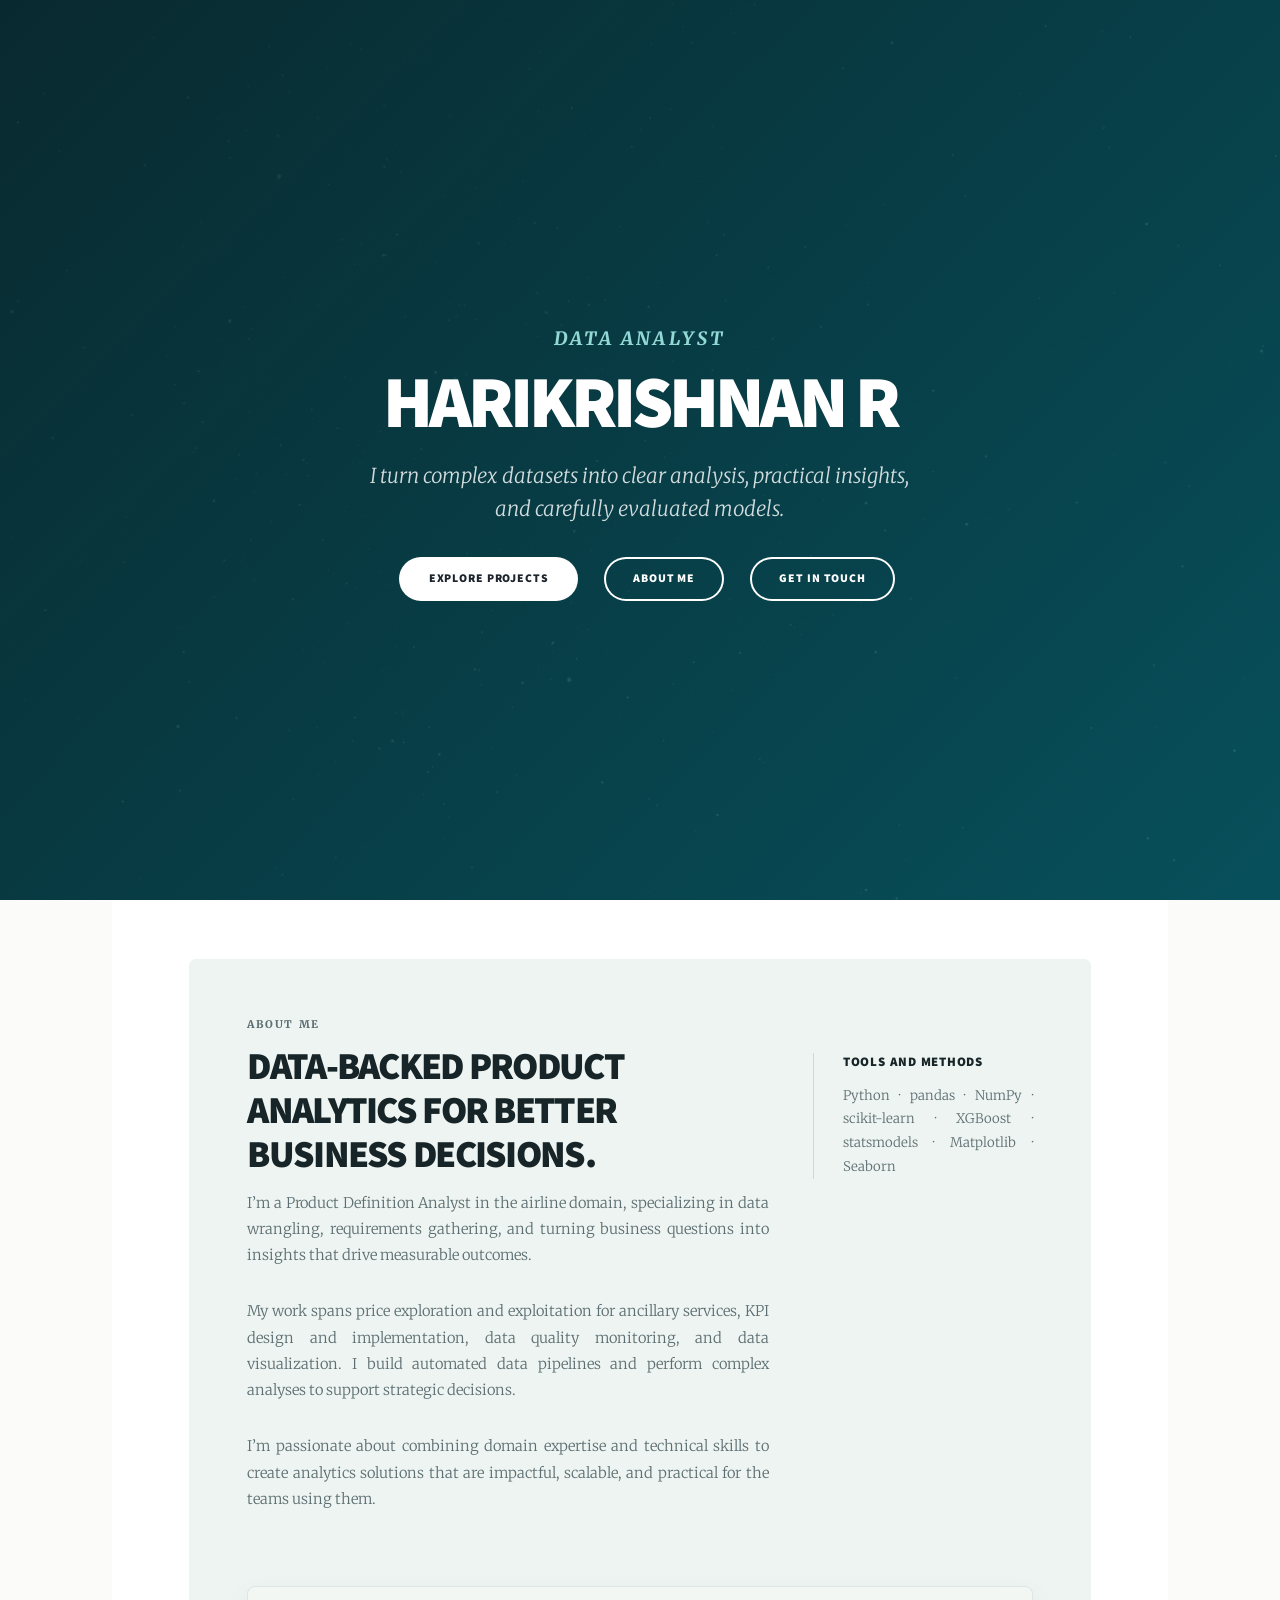
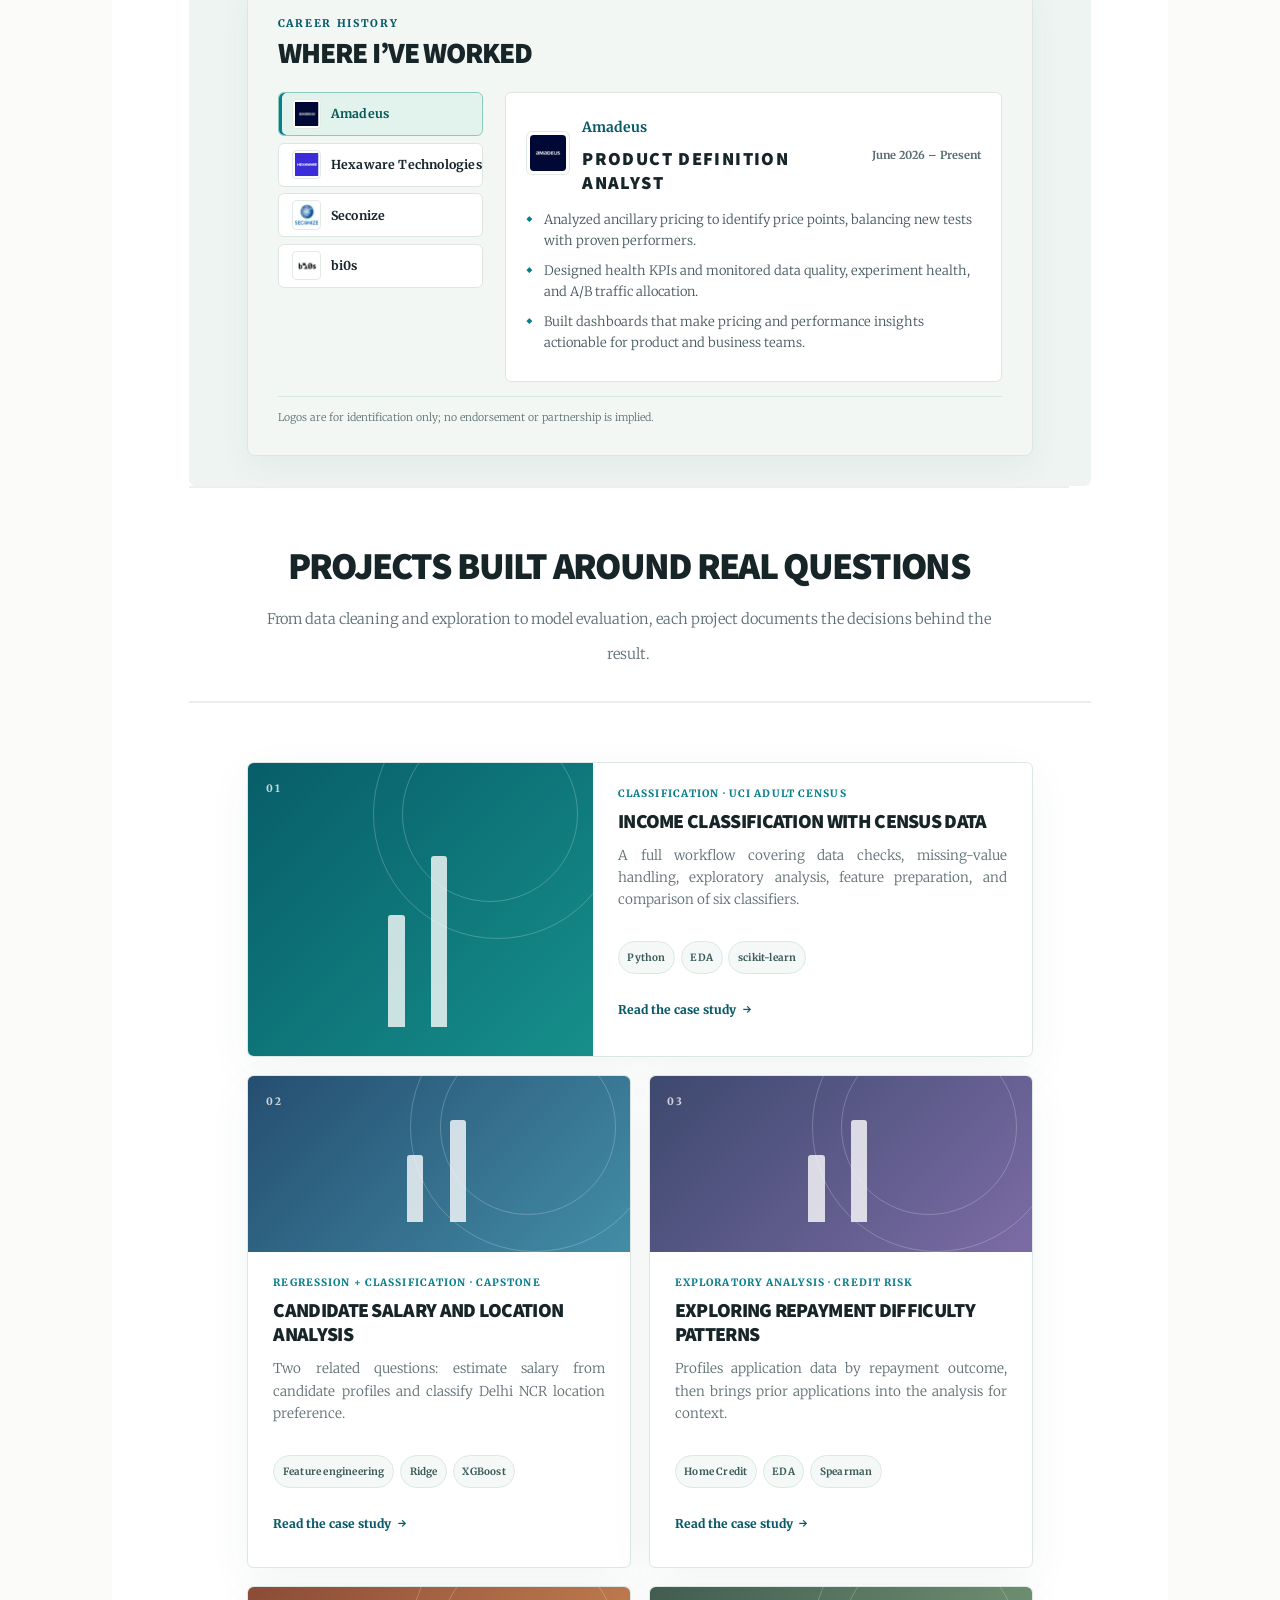
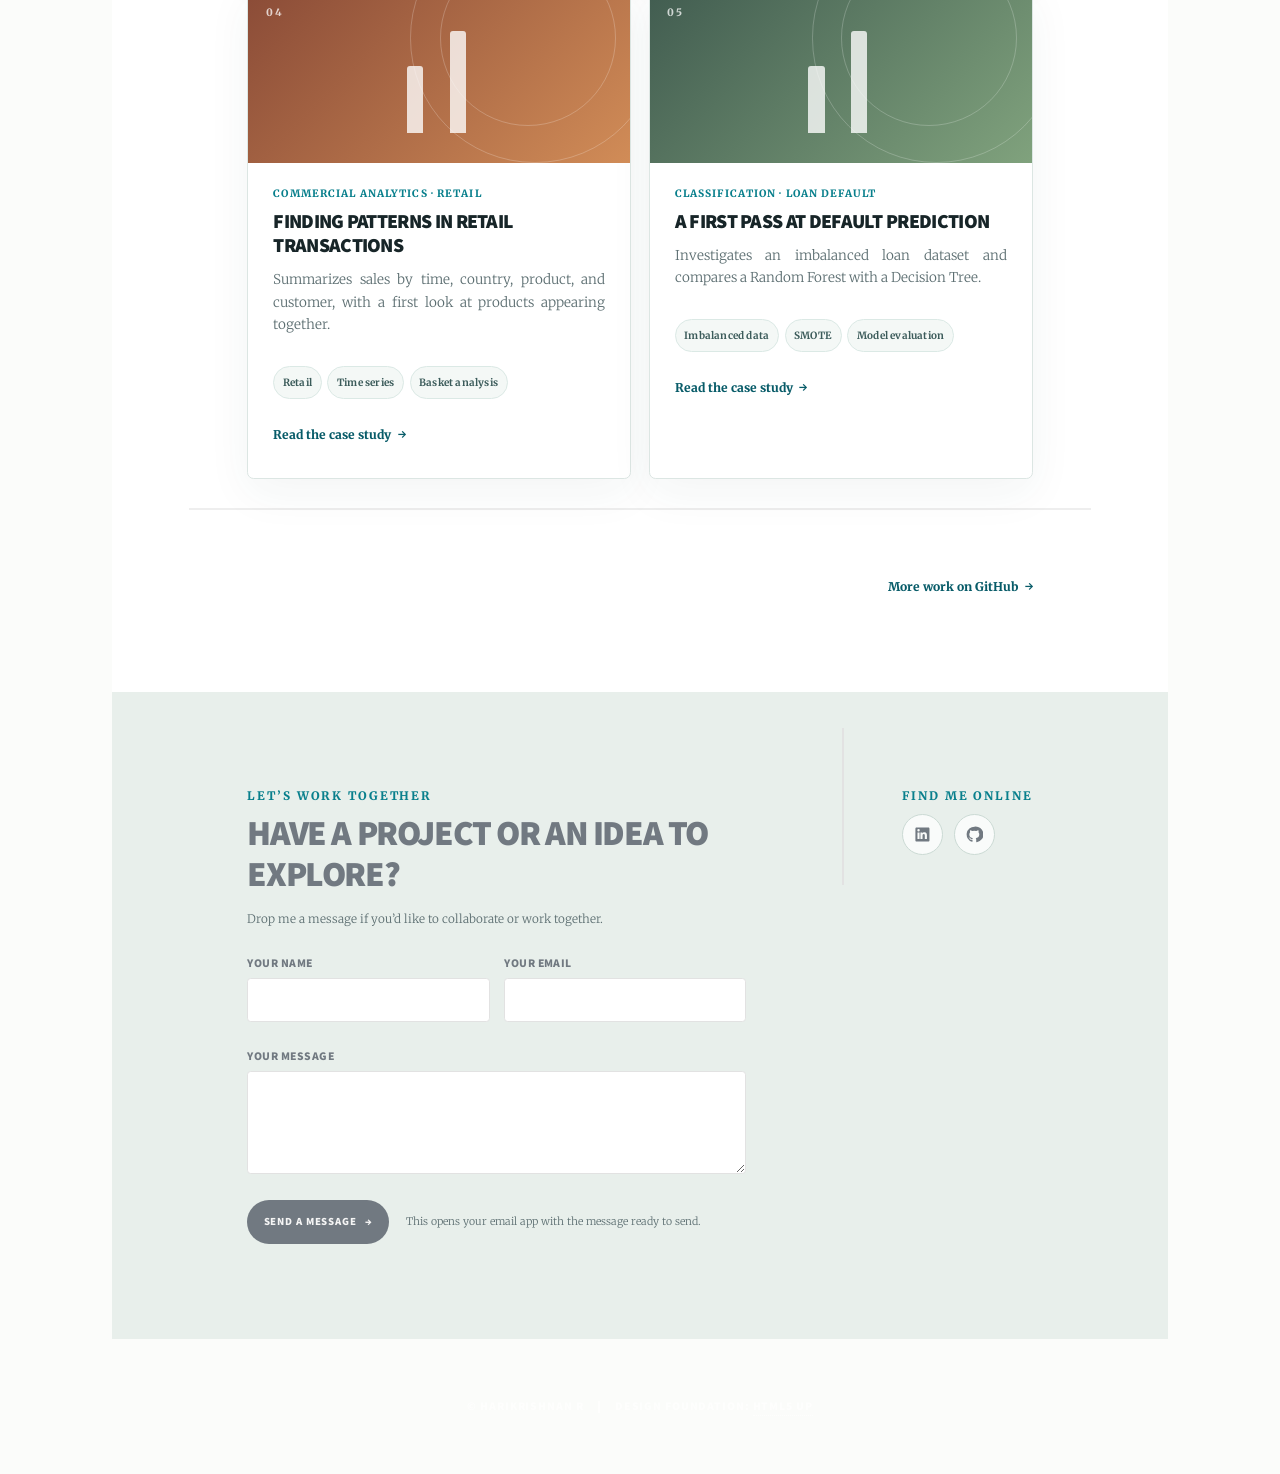
==== commit acf04e0a: "Refine Hexaware and bi0s career cards" ====
--- a/index.html
+++ b/index.html
@@ -6,7 +6,7 @@
 	<meta name="viewport" content="width=device-width, initial-scale=1" />
 	<meta name="description" content="Selected data analytics and machine learning projects by Harikrishnan R." />
 	<link rel="stylesheet" href="assets/css/main.css" />
-	<link rel="stylesheet" href="assets/css/portfolio.css?v=20261013g" />
+	<link rel="stylesheet" href="assets/css/portfolio.css?v=20261013h" />
 	<noscript><link rel="stylesheet" href="assets/css/noscript.css" /></noscript>
 	<style>
 		#intro.portfolio-intro h1 { max-width: none; width: max-content; max-width: 100%; white-space: nowrap; font-size: clamp(1.8rem, 6vw, 5rem); letter-spacing: -.055em; }
@@ -41,7 +41,7 @@
 					<div class="experience-browser">
 						<div class="experience-tabs" role="tablist" aria-label="Work experience" aria-orientation="vertical">
 							<button type="button" id="tab-amadeus" class="experience-tab" role="tab" aria-selected="true" aria-controls="panel-amadeus" tabindex="0"><img class="company-tab-logo" src="assets/images/company-logos/amadeus.svg" alt="" aria-hidden="true" /><span>Amadeus</span></button>
-							<button type="button" id="tab-hexaware" class="experience-tab" role="tab" aria-selected="false" aria-controls="panel-hexaware" tabindex="-1"><img class="company-tab-logo" src="assets/images/company-logos/hexaware.svg" alt="" aria-hidden="true" /><span>Hexaware Technologies Ltd.</span></button>
+							<button type="button" id="tab-hexaware" class="experience-tab" role="tab" aria-selected="false" aria-controls="panel-hexaware" tabindex="-1"><img class="company-tab-logo" src="assets/images/company-logos/hexaware.svg" alt="" aria-hidden="true" /><span>Hexaware Technologies</span></button>
 							<button type="button" id="tab-seconize" class="experience-tab" role="tab" aria-selected="false" aria-controls="panel-seconize" tabindex="-1"><img class="company-tab-logo" src="assets/images/company-logos/seconize.svg" alt="" aria-hidden="true" /><span>Seconize</span></button>
 							<button type="button" id="tab-bios" class="experience-tab" role="tab" aria-selected="false" aria-controls="panel-bios" tabindex="-1"><img class="company-tab-logo" src="assets/images/company-logos/bios.svg" alt="" aria-hidden="true" /><span>bi0s</span></button>
 						</div>
@@ -51,7 +51,7 @@
 								<ul><li>Analyzed ancillary pricing to identify price points, balancing new tests with proven performers.</li><li>Designed health KPIs and monitored data quality, experiment health, and A/B traffic allocation.</li><li>Built dashboards that make pricing and performance insights actionable for product and business teams.</li></ul>
 							</section>
 							<section class="experience-detail" id="panel-hexaware" role="tabpanel" aria-labelledby="tab-hexaware" tabindex="0" hidden>
-								<div class="experience-detail-heading"><a class="company-logo-link" href="https://hexaware.com/" target="_blank" rel="noopener noreferrer" aria-label="Visit Hexaware Technologies website"><img class="company-detail-logo" src="assets/images/company-logos/hexaware.svg" alt="Hexaware logo" /></a><div class="experience-detail-copy"><p class="experience-company">Hexaware Technologies Ltd.</p><h3>Data Analyst</h3></div><p class="experience-dates">June 2021 – June 2026</p></div>
+								<div class="experience-detail-heading"><a class="company-logo-link" href="https://hexaware.com/" target="_blank" rel="noopener noreferrer" aria-label="Visit Hexaware Technologies website"><img class="company-detail-logo" src="assets/images/company-logos/hexaware.svg" alt="Hexaware logo" /></a><div class="experience-detail-copy"><p class="experience-company">Hexaware Technologies</p><h3>Data Analyst</h3></div><p class="experience-dates">June 2021 – June 2026</p></div>
 								<ul><li>Ingested data and created analytical base tables for downstream analysis.</li><li>Translated business challenges into analytical solutions through data wrangling, feature engineering, and metric development.</li><li>Improved analysis accuracy across transactional, demographic, and engagement datasets.</li></ul>
 							</section>
 							<section class="experience-detail" id="panel-seconize" role="tabpanel" aria-labelledby="tab-seconize" tabindex="0" hidden>
@@ -59,9 +59,9 @@
 								<p>Configured and managed a Neo4j graph database service to meet project requirements.</p>
 							</section>
 							<section class="experience-detail" id="panel-bios" role="tabpanel" aria-labelledby="tab-bios" tabindex="0" hidden>
-								<div class="experience-detail-heading"><a class="company-logo-link" href="https://www.linkedin.com/company/teambi0s/home/" target="_blank" rel="noopener noreferrer" aria-label="Visit bi0s on LinkedIn"><img class="company-detail-logo" src="assets/images/company-logos/bios.svg" alt="bi0s logo" /></a><div class="experience-detail-copy"><p class="experience-company">bi0s · Freelance, alongside college</p><h3>Forensics and cybersecurity</h3></div><p class="experience-dates">September 2017 – October 2019</p></div>
-								<p>Freelance work alongside college; core team member and CTF player.</p>
-								<ul class="role-history"><li><strong>Computer Forensic Analyst</strong><span>July 2018 – October 2019</span></li><li><strong>Associate Forensic Analyst</strong><span>January 2018 – June 2018</span></li><li><strong>Trainee</strong><span>September 2017 – December 2017</span></li></ul>
+								<div class="experience-detail-heading"><a class="company-logo-link" href="https://www.linkedin.com/company/teambi0s/home/" target="_blank" rel="noopener noreferrer" aria-label="Visit bi0s on LinkedIn"><img class="company-detail-logo" src="assets/images/company-logos/bios.svg" alt="bi0s logo" /></a><div class="experience-detail-copy"><p class="experience-company">bi0s</p><h3>Freelance contributor</h3></div><p class="experience-dates">September 2017 – October 2019</p></div>
+								<p>Core team member and CTF player during college.</p>
+								<ul class="role-history"><li><strong>Computer Forensic Analyst</strong><span>Jul 2018 – Oct 2019</span></li><li><strong>Associate Forensic Analyst</strong><span>Jan – Jun 2018</span></li><li><strong>Trainee</strong><span>Sep – Dec 2017</span></li></ul>
 							</section>
 						</div>
 					</div>
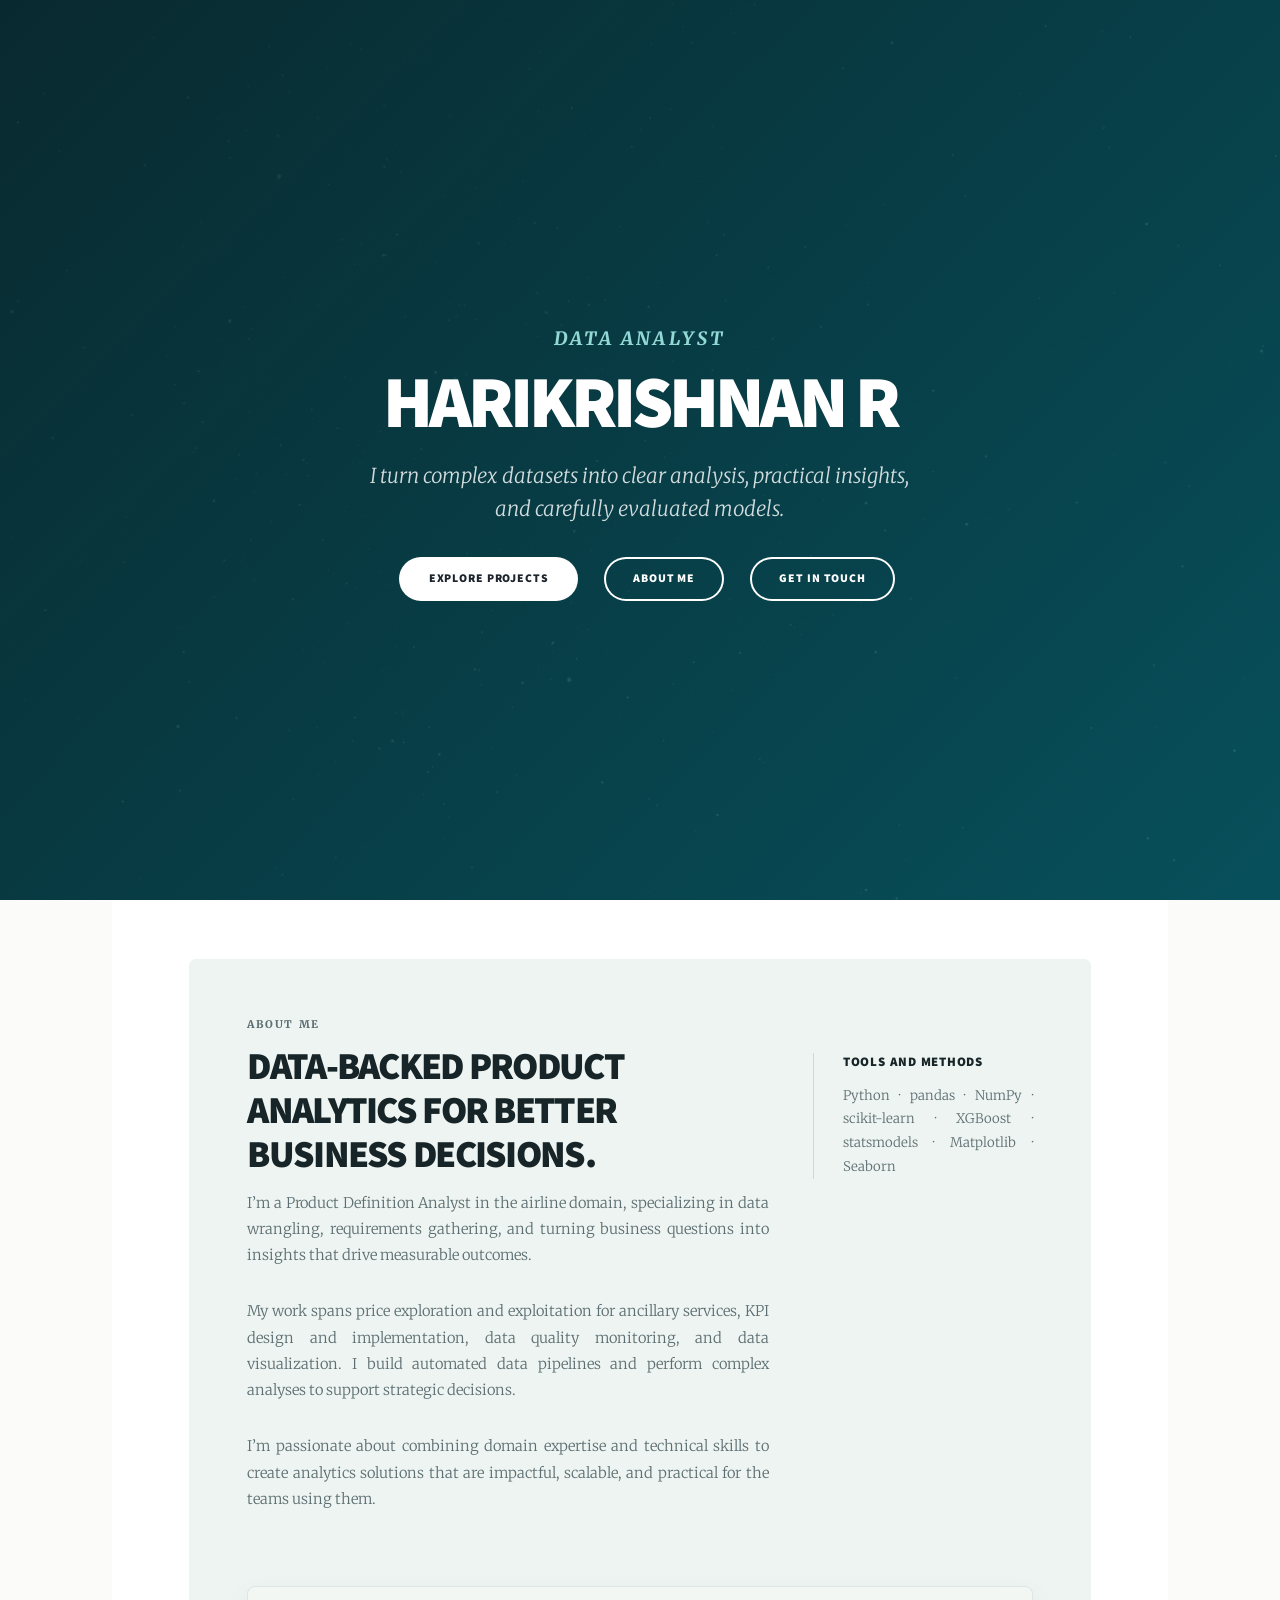
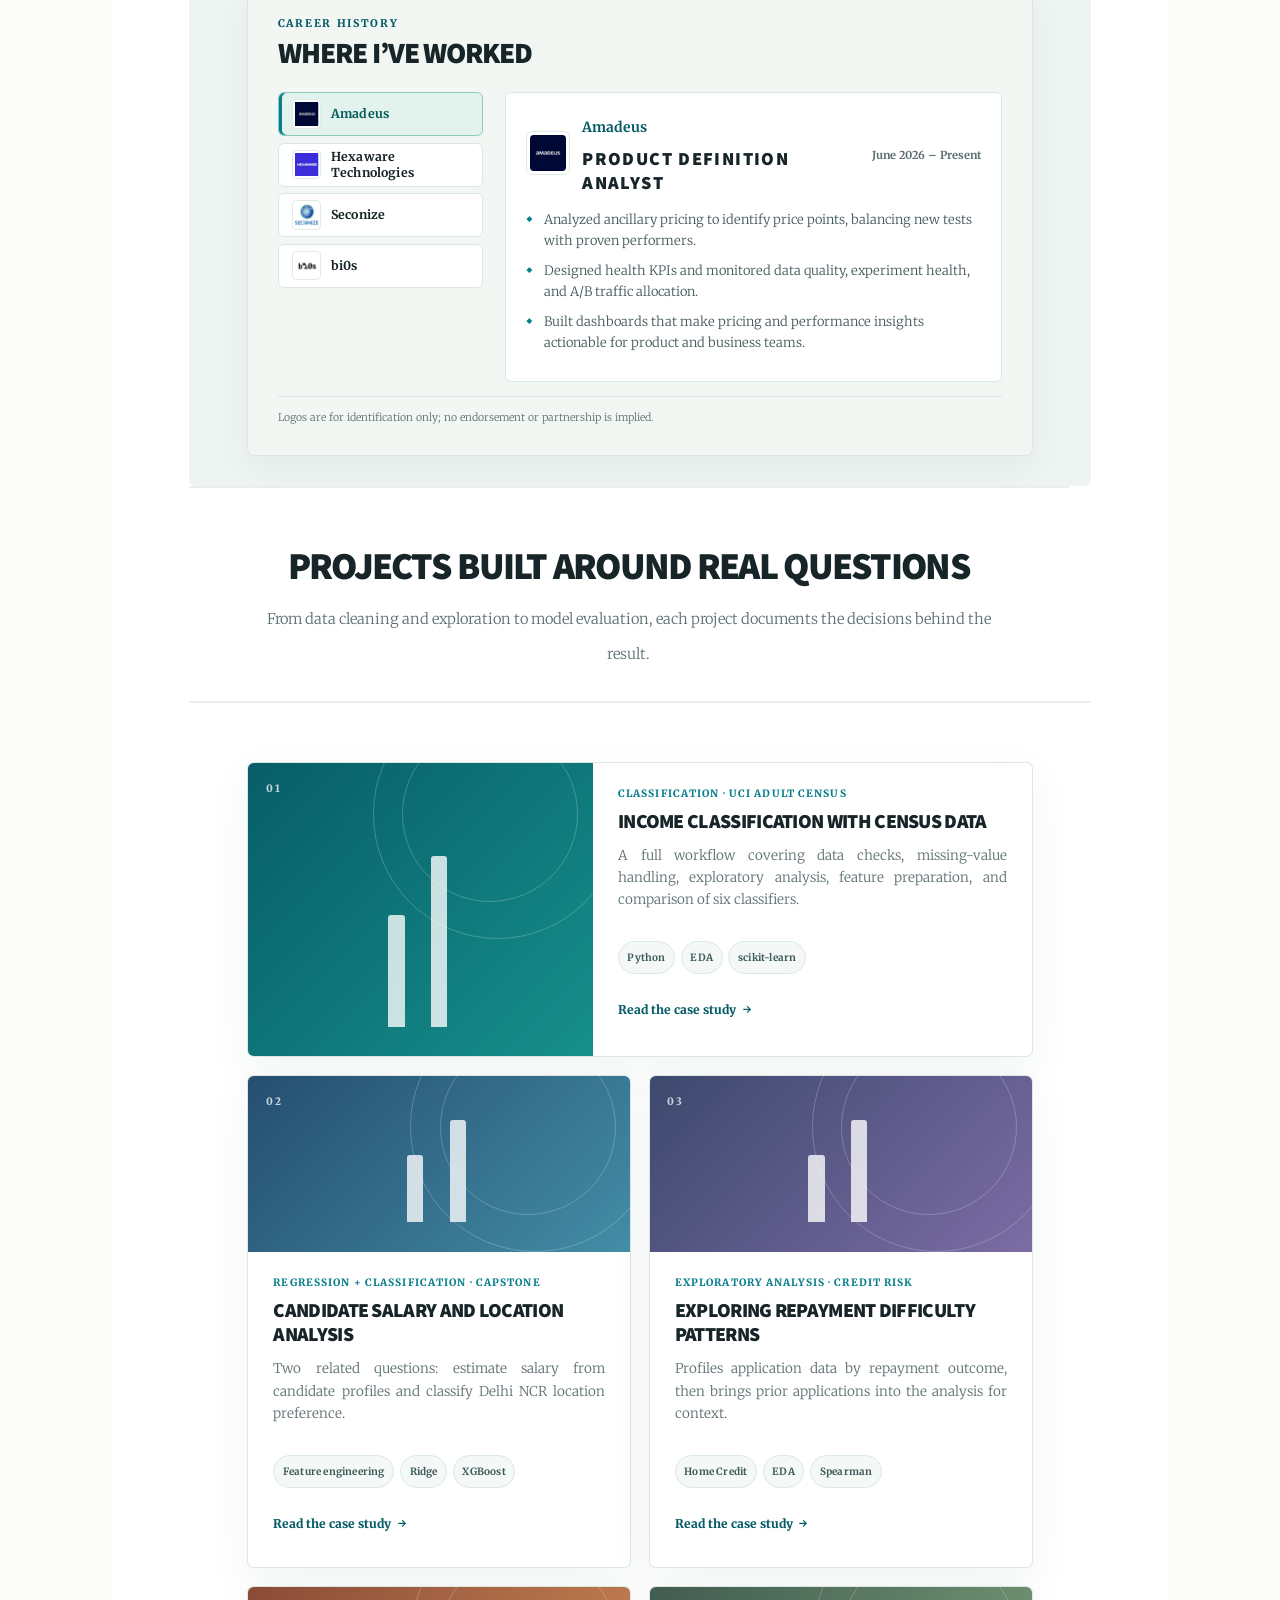
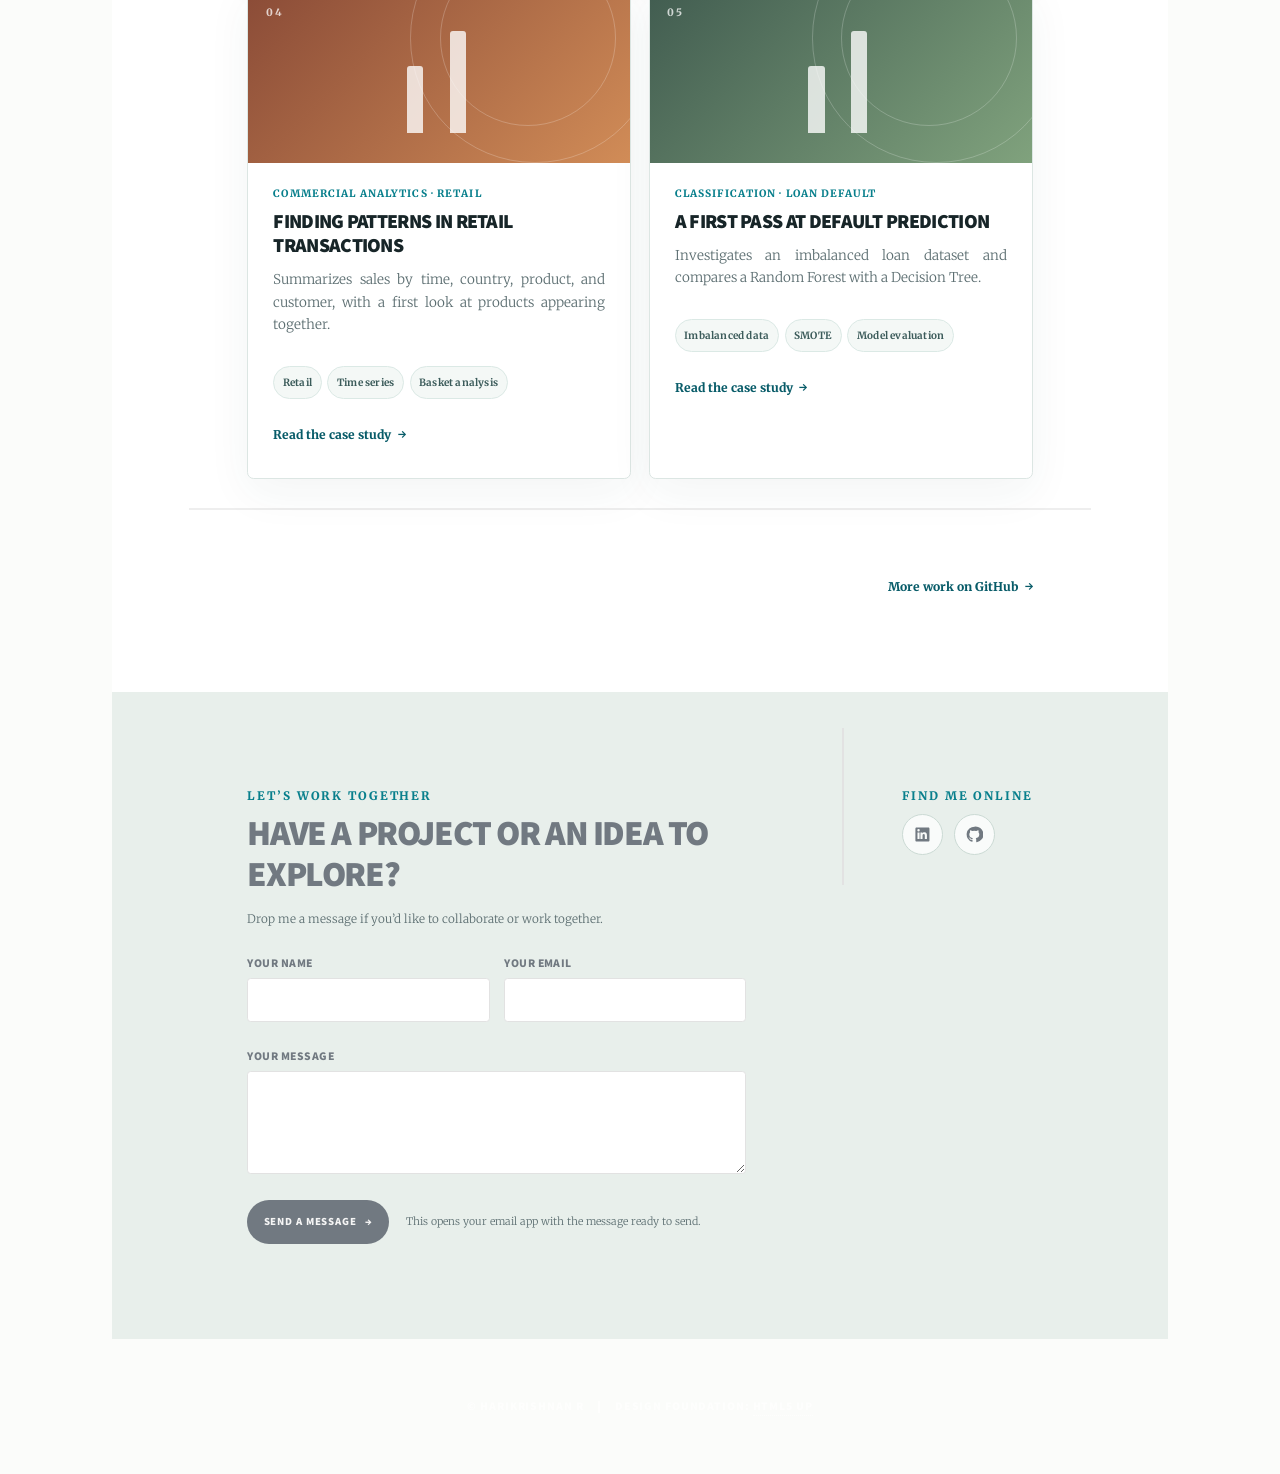
==== commit 20069d8b: "Remove bi0s role list" ====
--- a/index.html
+++ b/index.html
@@ -61,7 +61,7 @@
 							<section class="experience-detail" id="panel-bios" role="tabpanel" aria-labelledby="tab-bios" tabindex="0" hidden>
 								<div class="experience-detail-heading"><a class="company-logo-link" href="https://www.linkedin.com/company/teambi0s/home/" target="_blank" rel="noopener noreferrer" aria-label="Visit bi0s on LinkedIn"><img class="company-detail-logo" src="assets/images/company-logos/bios.svg" alt="bi0s logo" /></a><div class="experience-detail-copy"><p class="experience-company">bi0s</p><h3>Freelance contributor</h3></div><p class="experience-dates">September 2017 – October 2019</p></div>
 								<p>Core team member and CTF player during college.</p>
-								<ul class="role-history"><li><strong>Computer Forensic Analyst</strong><span>Jul 2018 – Oct 2019</span></li><li><strong>Associate Forensic Analyst</strong><span>Jan – Jun 2018</span></li><li><strong>Trainee</strong><span>Sep – Dec 2017</span></li></ul>
+								
 							</section>
 						</div>
 					</div>
--- a/assets/css/portfolio.css
+++ b/assets/css/portfolio.css
@@ -361,3 +361,33 @@
   font-size: .72rem;
   line-height: 1.55;
 }
+
+
+/* Keep long company labels inside their selector and make the bi0s profile scan cleanly. */
+#main .experience-tab {
+  white-space: normal;
+}
+#main .experience-tab span {
+  flex: 1 1 0;
+  min-width: 0;
+  overflow-wrap: anywhere;
+  line-height: 1.3;
+}
+#main .role-history {
+  gap: 0;
+}
+#main .role-history li {
+  padding: .55rem .15rem;
+  border: 0;
+  border-bottom: 1px solid var(--portfolio-line);
+  border-radius: 0;
+  background: transparent;
+}
+#main .role-history li:last-child {
+  border-bottom: 0;
+}
+@media screen and (max-width: 736px) {
+  #main .experience-tabs { align-items: stretch; }
+  #main .experience-tab { max-width: 13rem; white-space: normal; }
+  #main .role-history li { padding: .55rem 0; }
+}
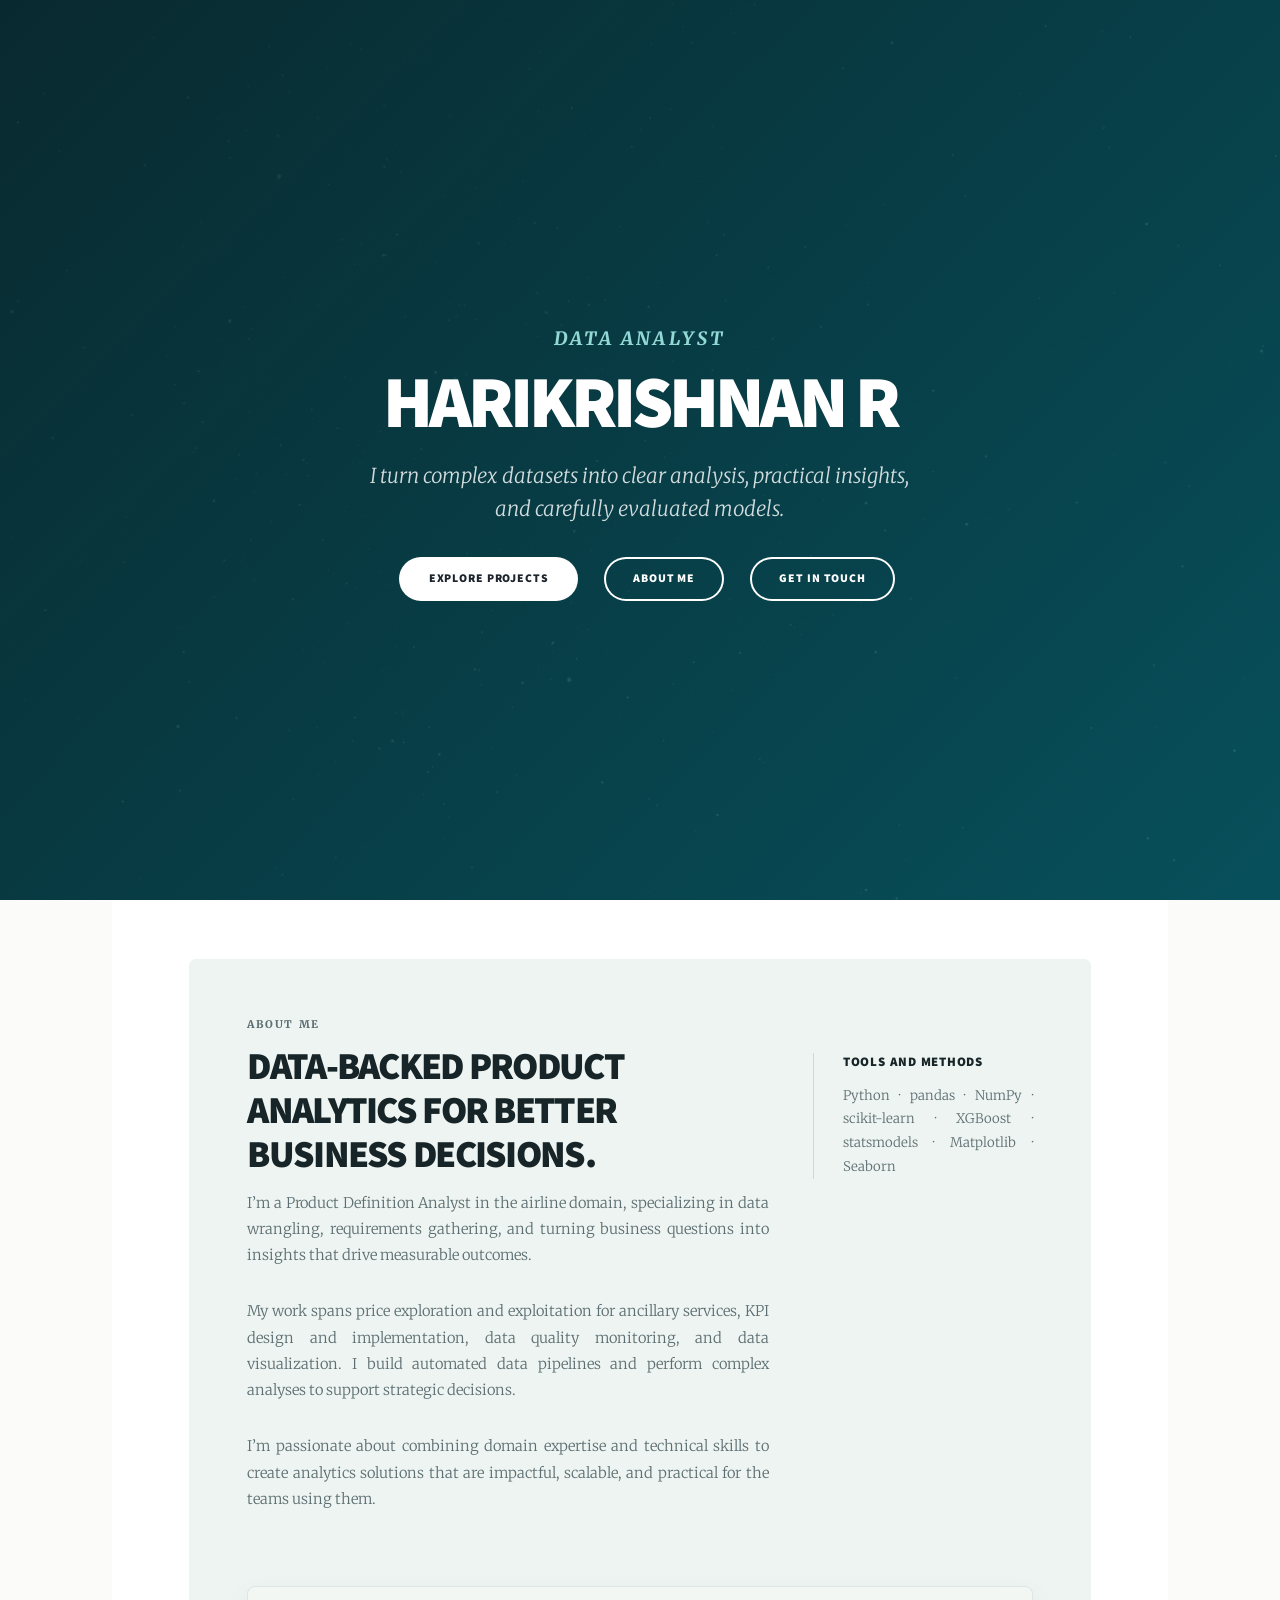
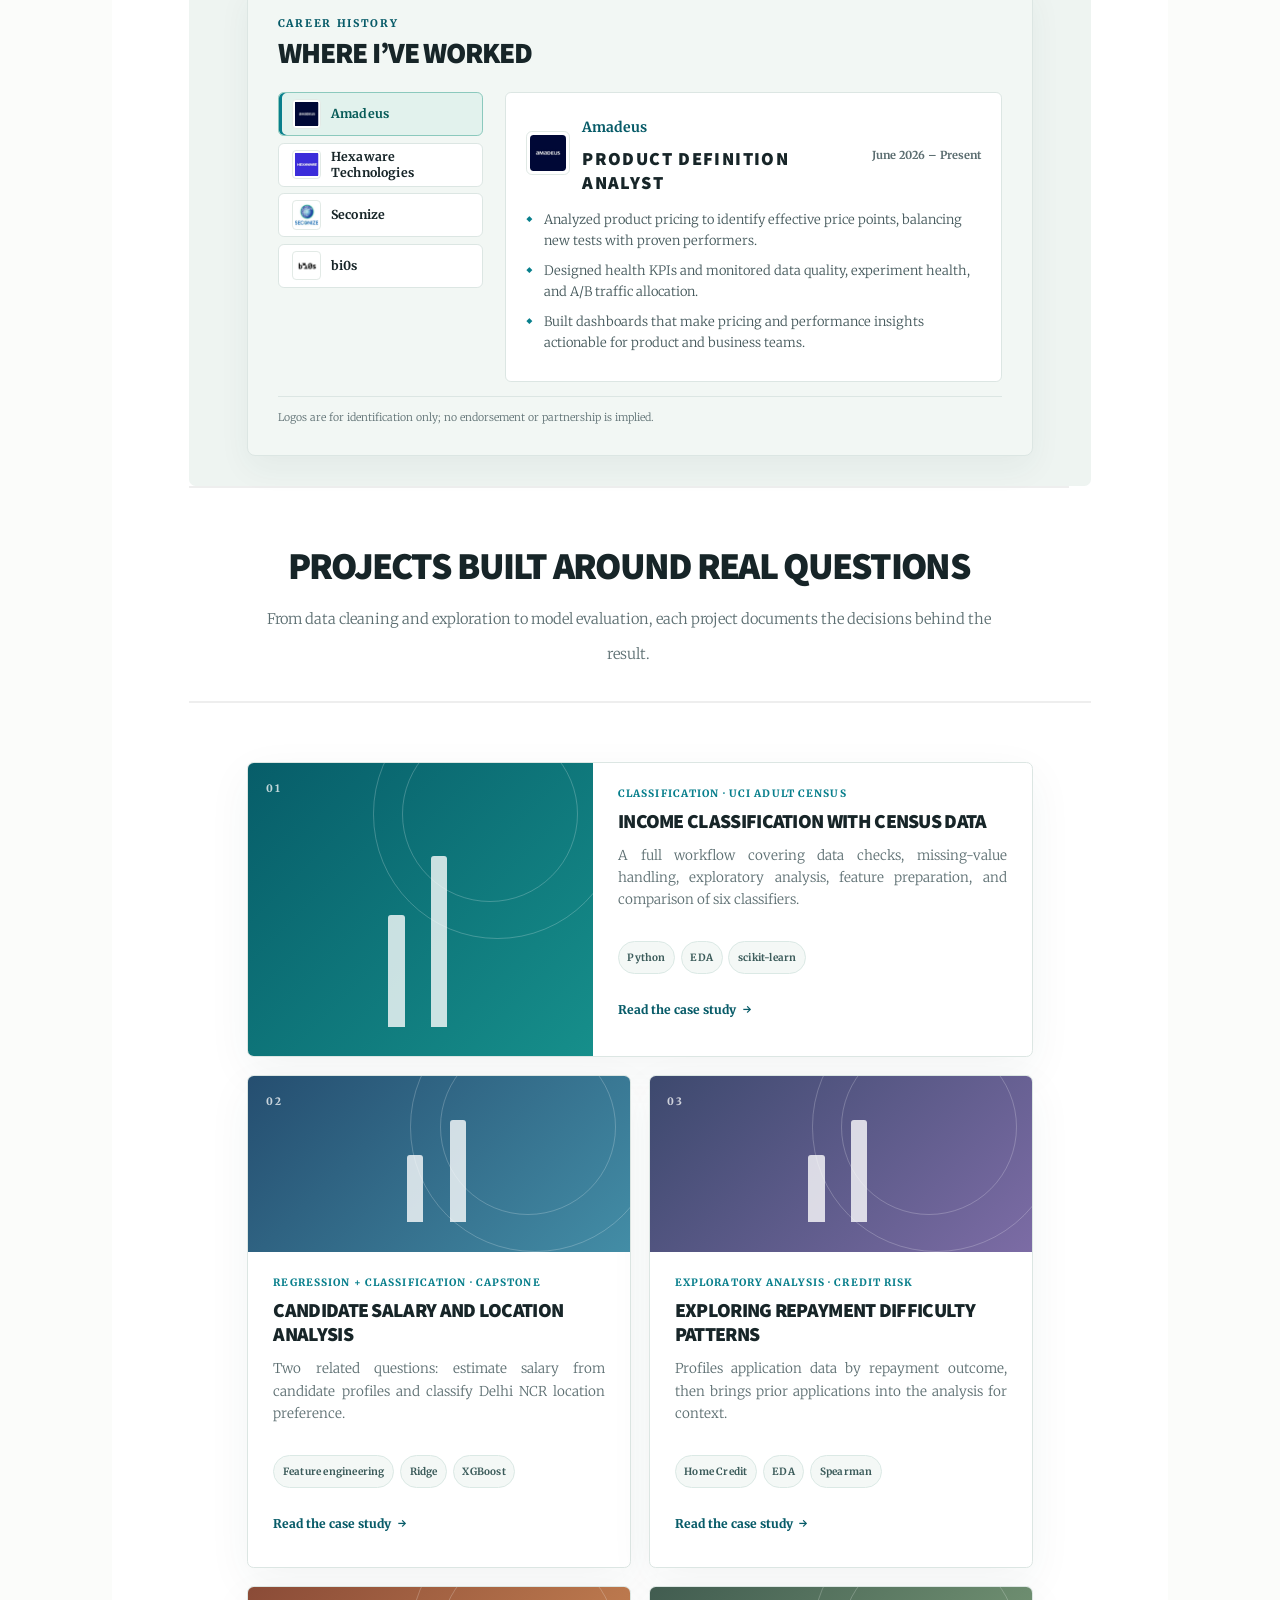
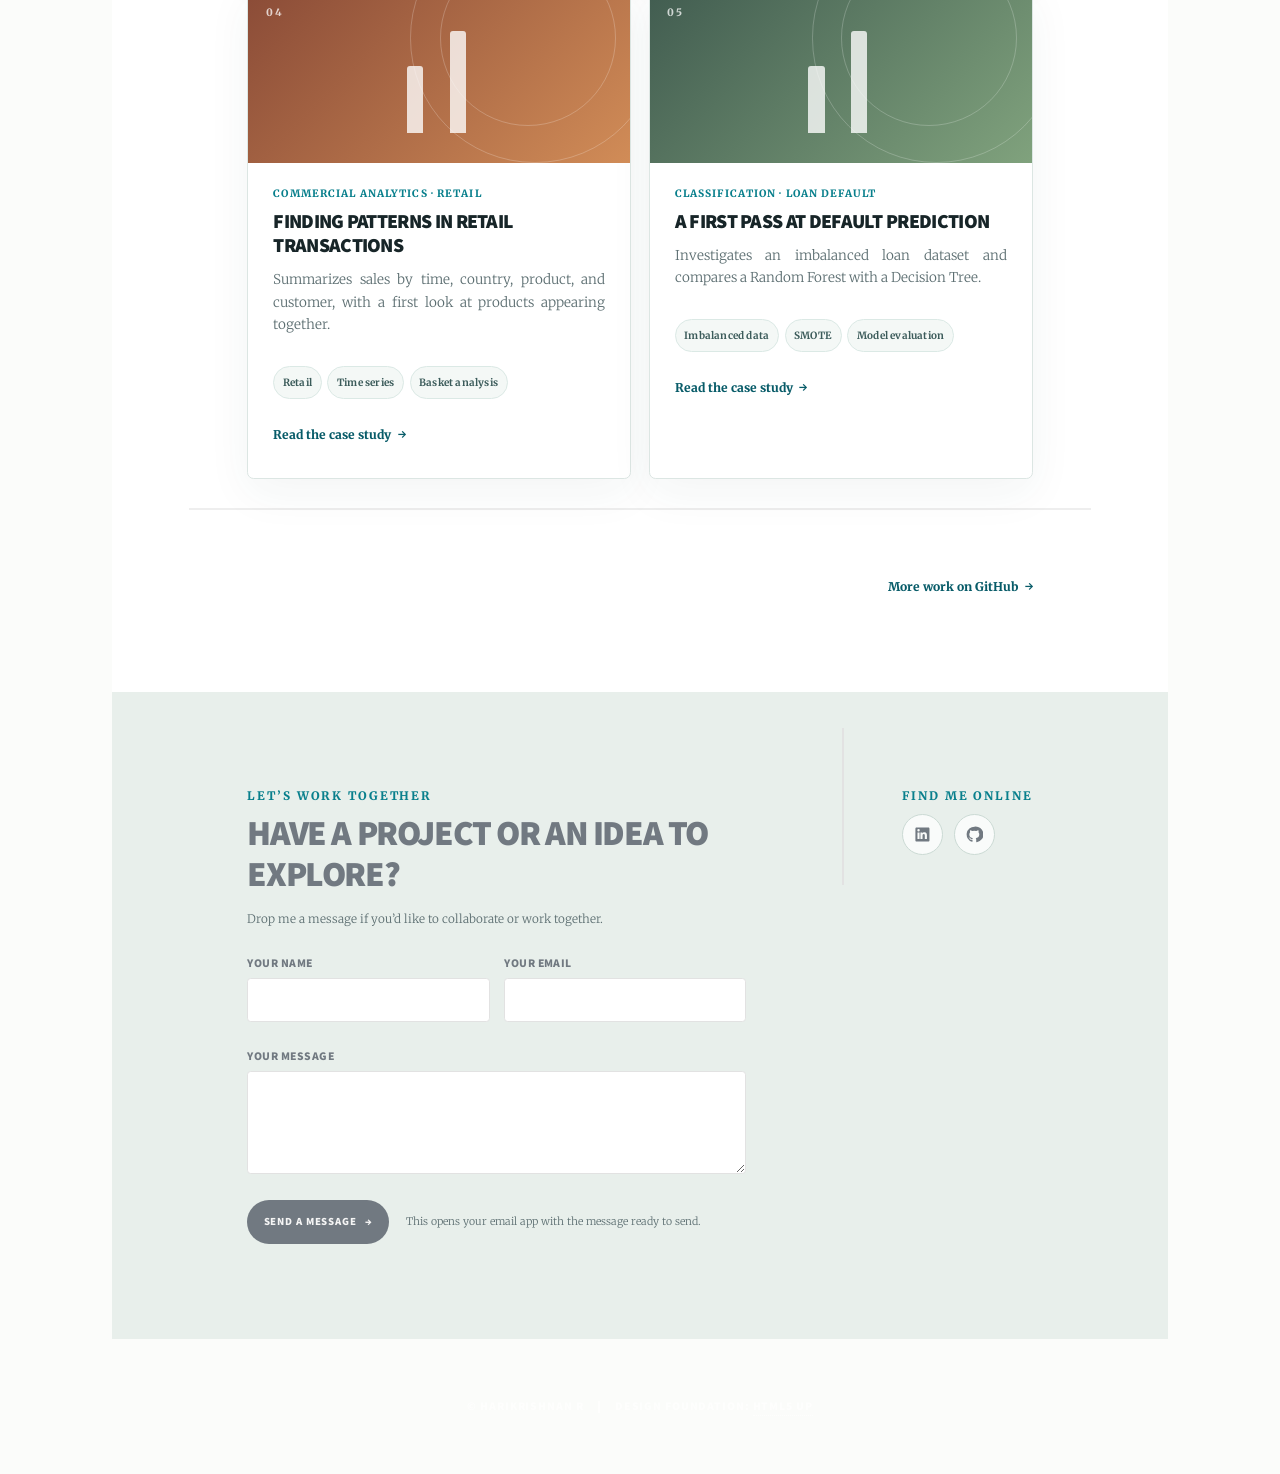
==== commit 920c2be5: "Generalize Amadeus pricing experience" ====
--- a/index.html
+++ b/index.html
@@ -48,7 +48,7 @@
 						<div class="experience-panels">
 							<section class="experience-detail" id="panel-amadeus" role="tabpanel" aria-labelledby="tab-amadeus" tabindex="0">
 								<div class="experience-detail-heading"><a class="company-logo-link" href="https://amadeus.com/en" target="_blank" rel="noopener noreferrer" aria-label="Visit Amadeus website"><img class="company-detail-logo" src="assets/images/company-logos/amadeus.svg" alt="Amadeus logo" /></a><div class="experience-detail-copy"><p class="experience-company">Amadeus</p><h3>Product Definition Analyst</h3></div><p class="experience-dates">June 2026 – Present</p></div>
-								<ul><li>Analyzed ancillary pricing to identify price points, balancing new tests with proven performers.</li><li>Designed health KPIs and monitored data quality, experiment health, and A/B traffic allocation.</li><li>Built dashboards that make pricing and performance insights actionable for product and business teams.</li></ul>
+								<ul><li>Analyzed product pricing to identify effective price points, balancing new tests with proven performers.</li><li>Designed health KPIs and monitored data quality, experiment health, and A/B traffic allocation.</li><li>Built dashboards that make pricing and performance insights actionable for product and business teams.</li></ul>
 							</section>
 							<section class="experience-detail" id="panel-hexaware" role="tabpanel" aria-labelledby="tab-hexaware" tabindex="0" hidden>
 								<div class="experience-detail-heading"><a class="company-logo-link" href="https://hexaware.com/" target="_blank" rel="noopener noreferrer" aria-label="Visit Hexaware Technologies website"><img class="company-detail-logo" src="assets/images/company-logos/hexaware.svg" alt="Hexaware logo" /></a><div class="experience-detail-copy"><p class="experience-company">Hexaware Technologies</p><h3>Data Analyst</h3></div><p class="experience-dates">June 2021 – June 2026</p></div>
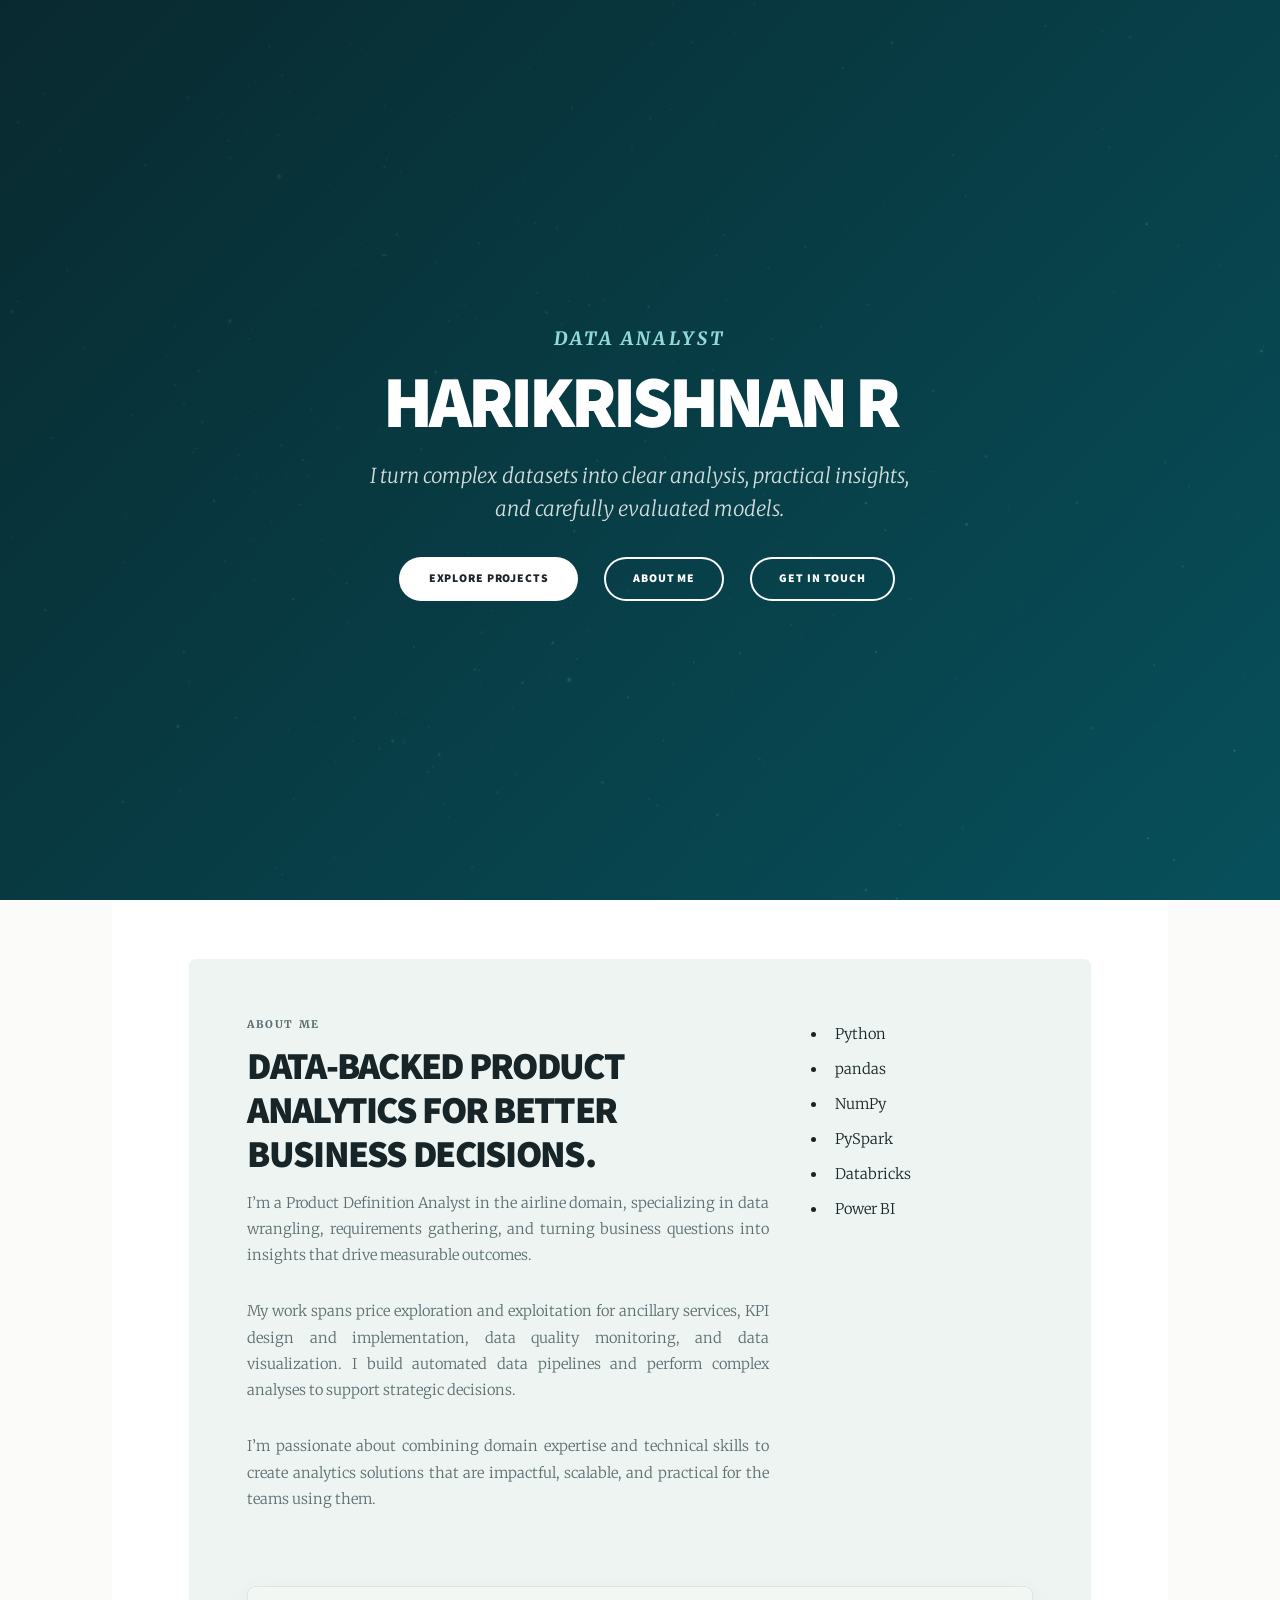
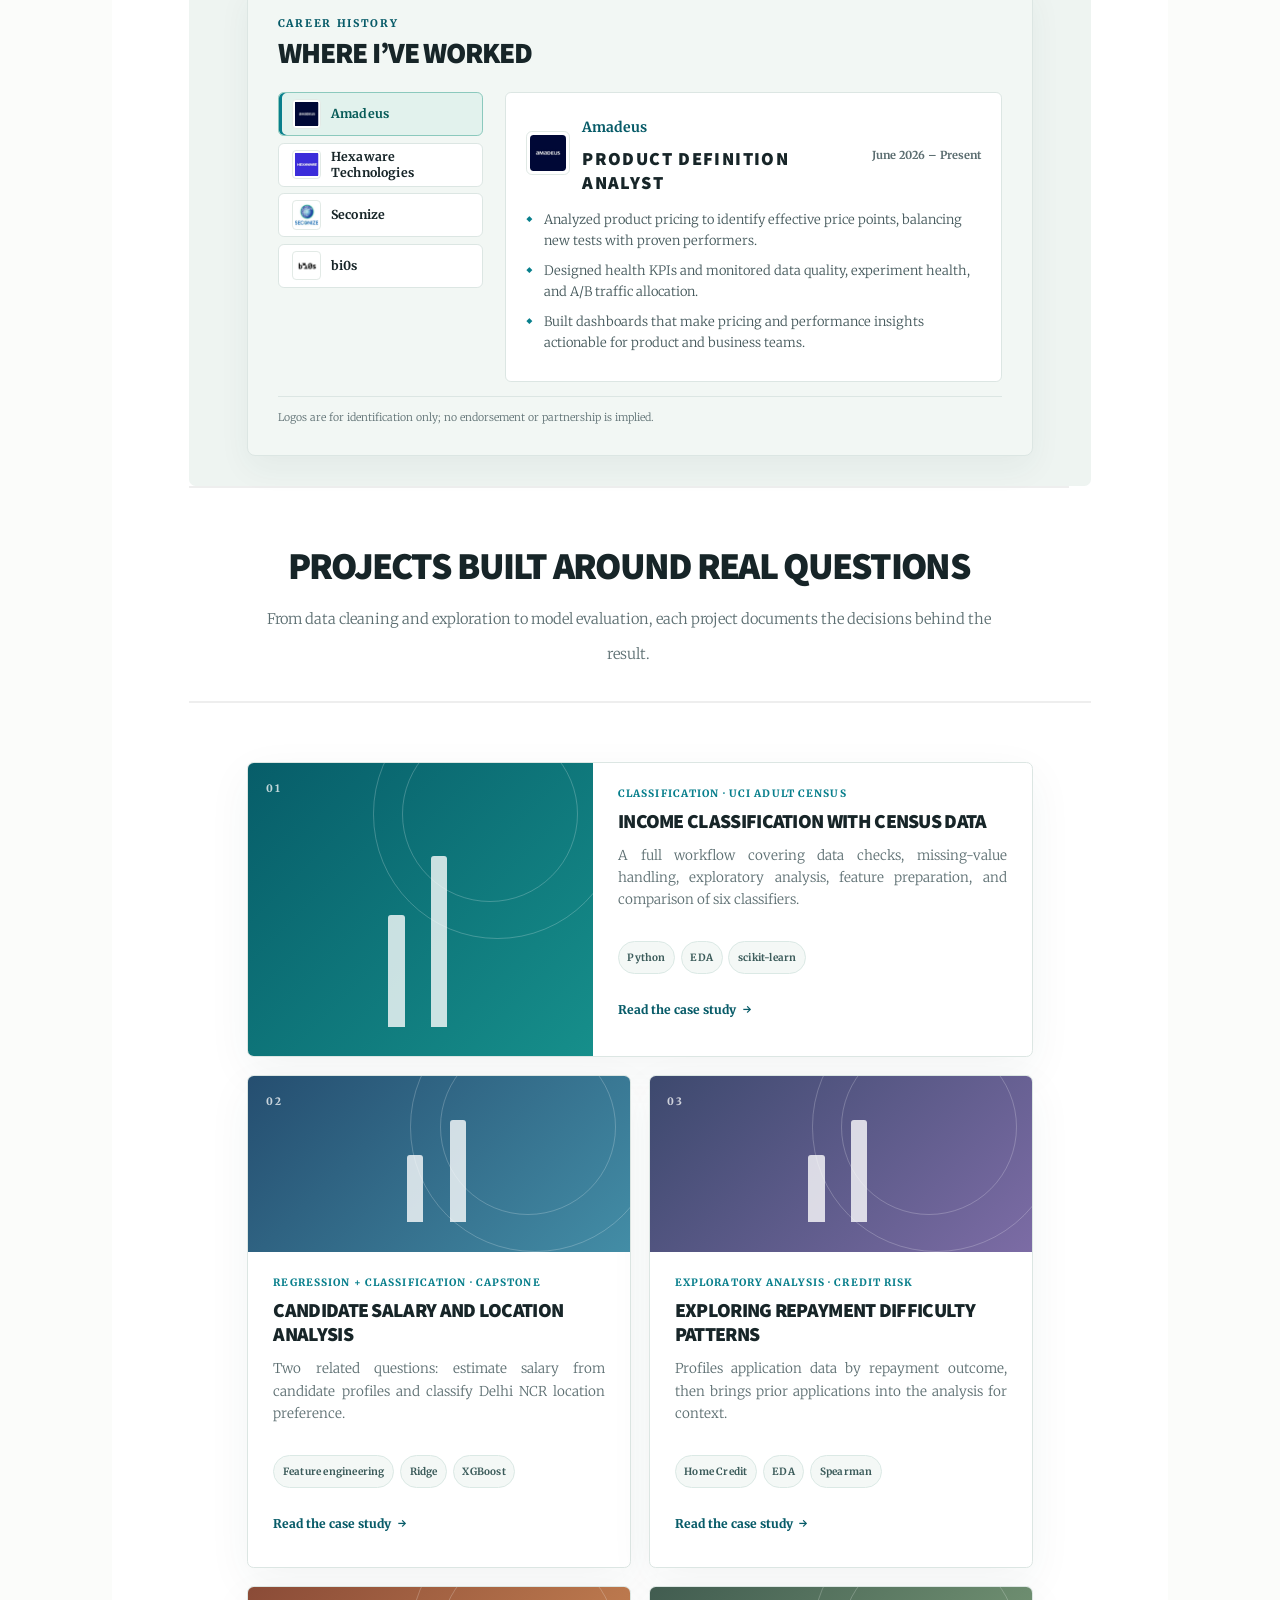
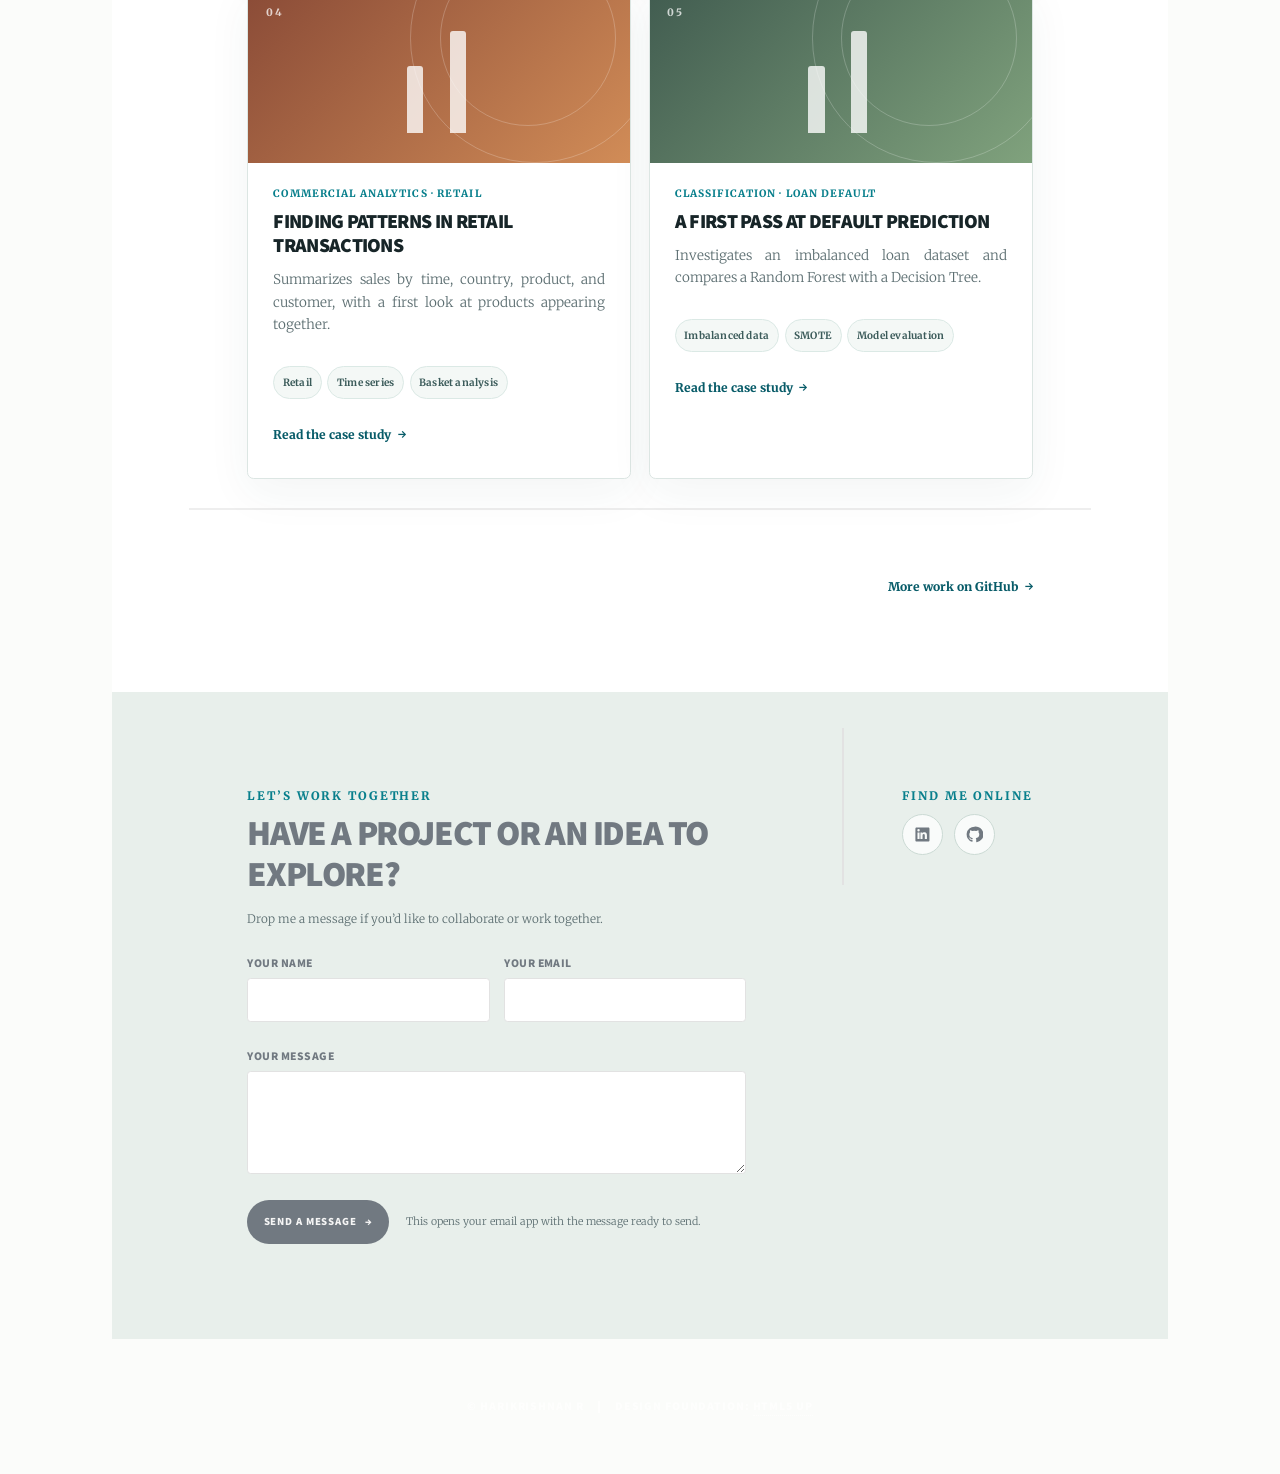
==== commit d89fb8c8: "Replace tools panel with skill tags" ====
--- a/index.html
+++ b/index.html
@@ -33,9 +33,9 @@
 					<p>My work spans price exploration and exploitation for ancillary services, KPI design and implementation, data quality monitoring, and data visualization. I build automated data pipelines and perform complex analyses to support strategic decisions.</p>
 					<p>I’m passionate about combining domain expertise and technical skills to create analytics solutions that are impactful, scalable, and practical for the teams using them.</p>
 				</div>
-				<aside class="about-aside">
-					<div class="toolkit"><h3>Tools and methods</h3><p>Python · pandas · NumPy · scikit-learn · XGBoost · statsmodels · Matplotlib · Seaborn</p></div>
-				</aside>
+				<ul class="about-tool-tags" aria-label="Tools and methods">
+					<li>Python</li><li>pandas</li><li>NumPy</li><li>PySpark</li><li>Databricks</li><li>Power BI</li>
+				</ul>
 				<section class="experience-section" aria-labelledby="experience-title">
 					<div class="experience-heading"><p class="eyebrow">Career history</p><h2 id="experience-title">Where I’ve worked</h2></div>
 					<div class="experience-browser">
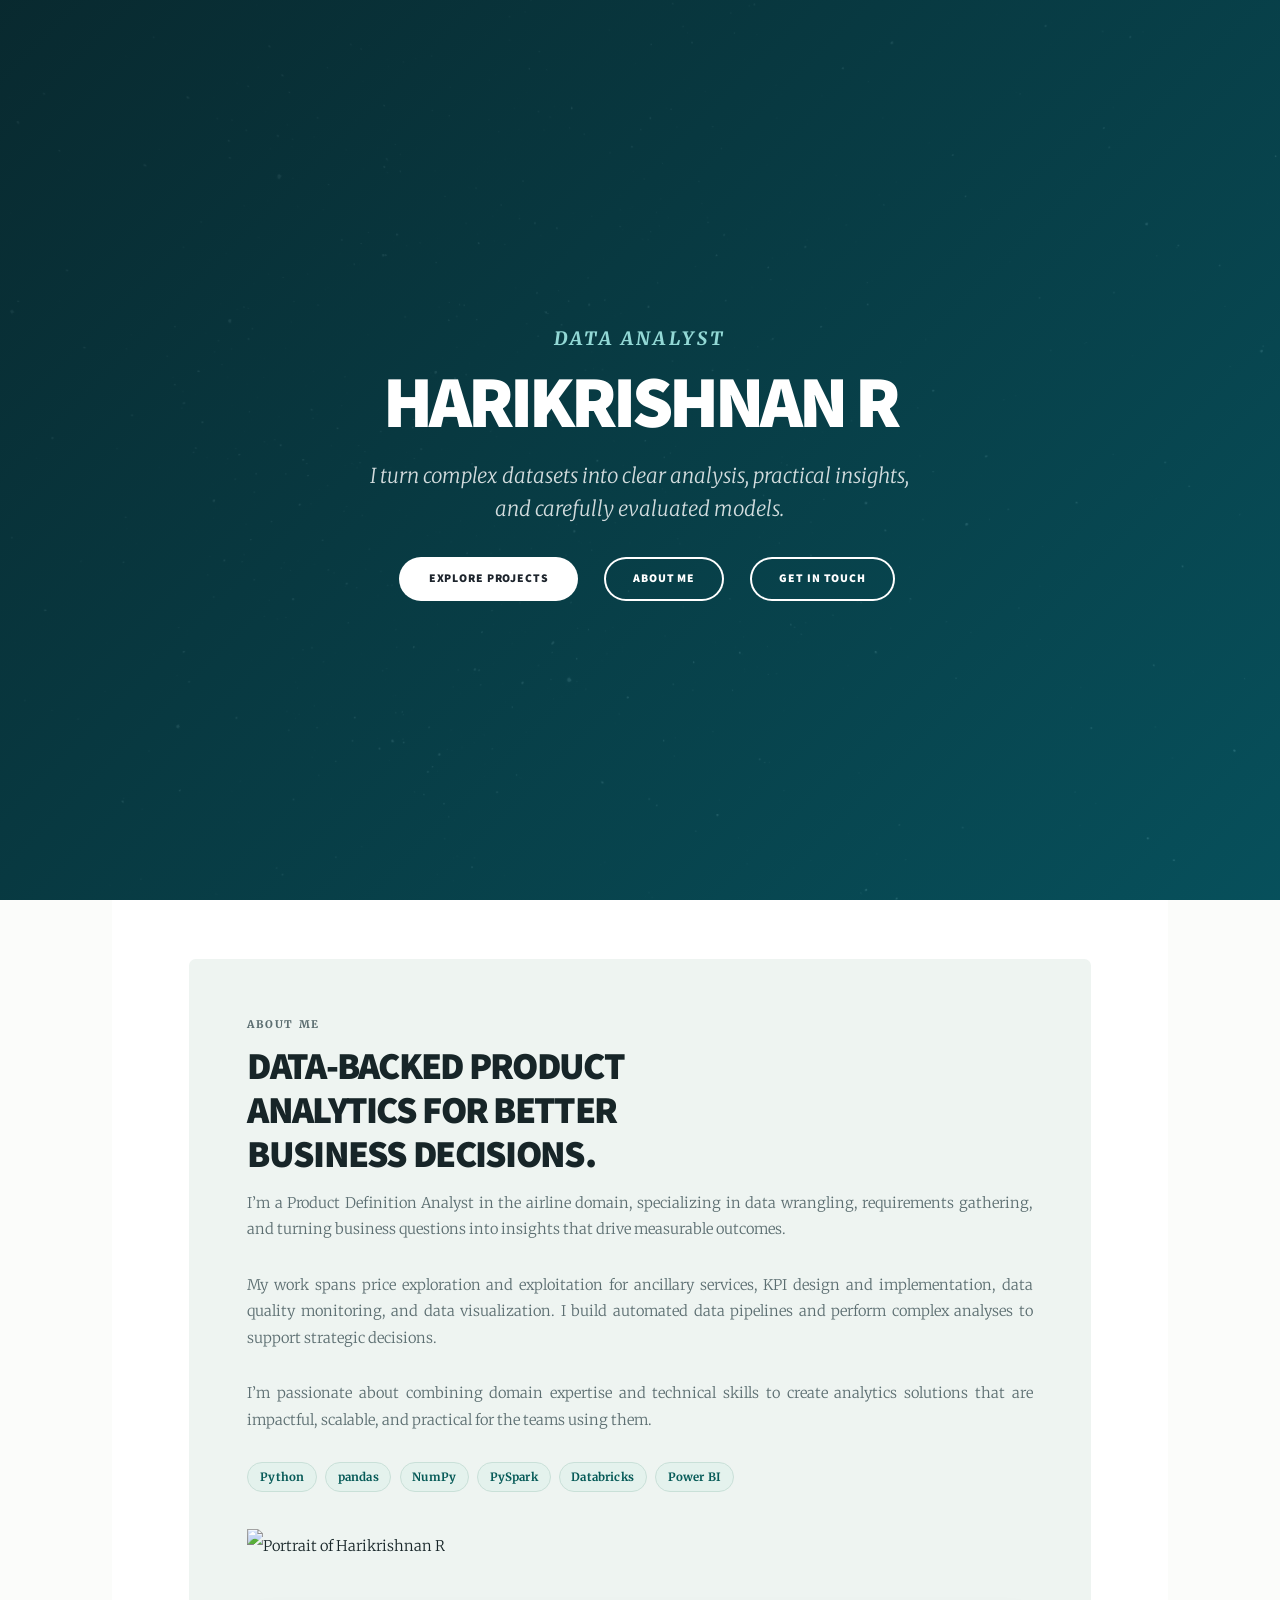
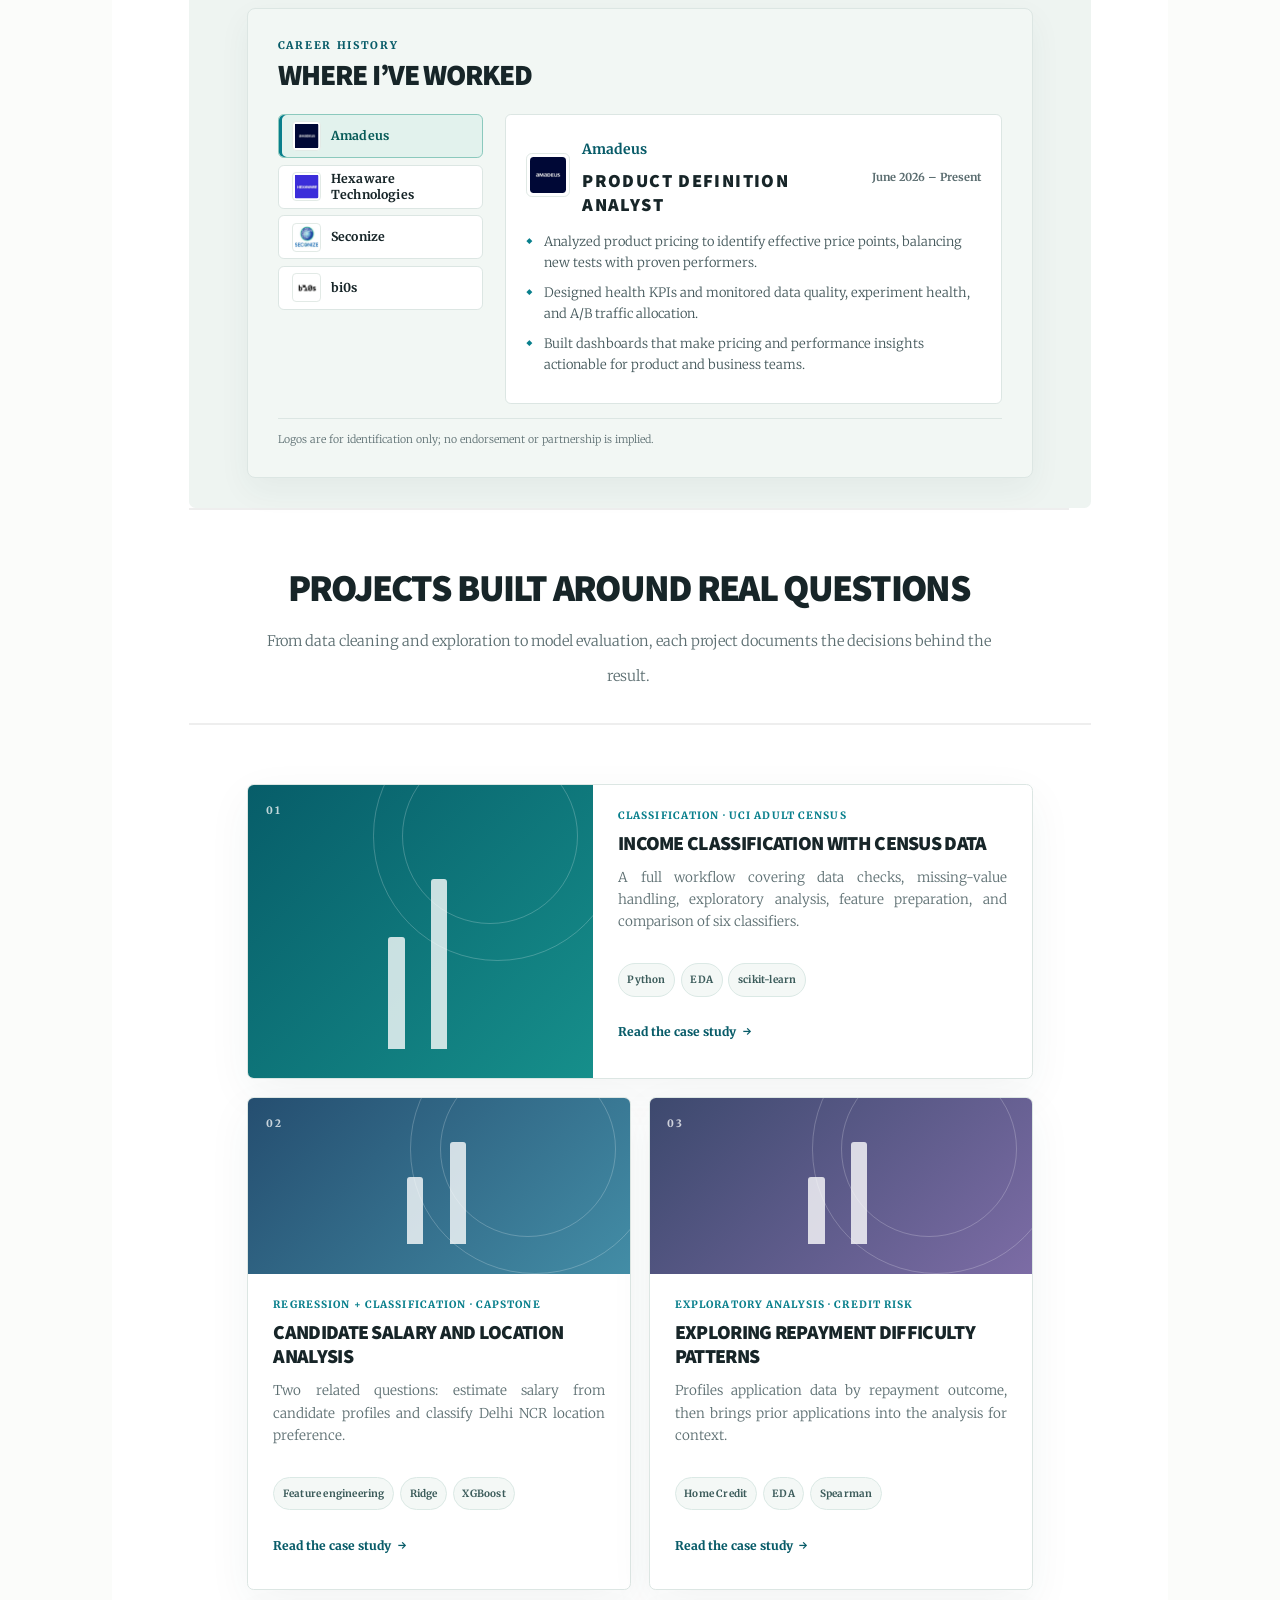
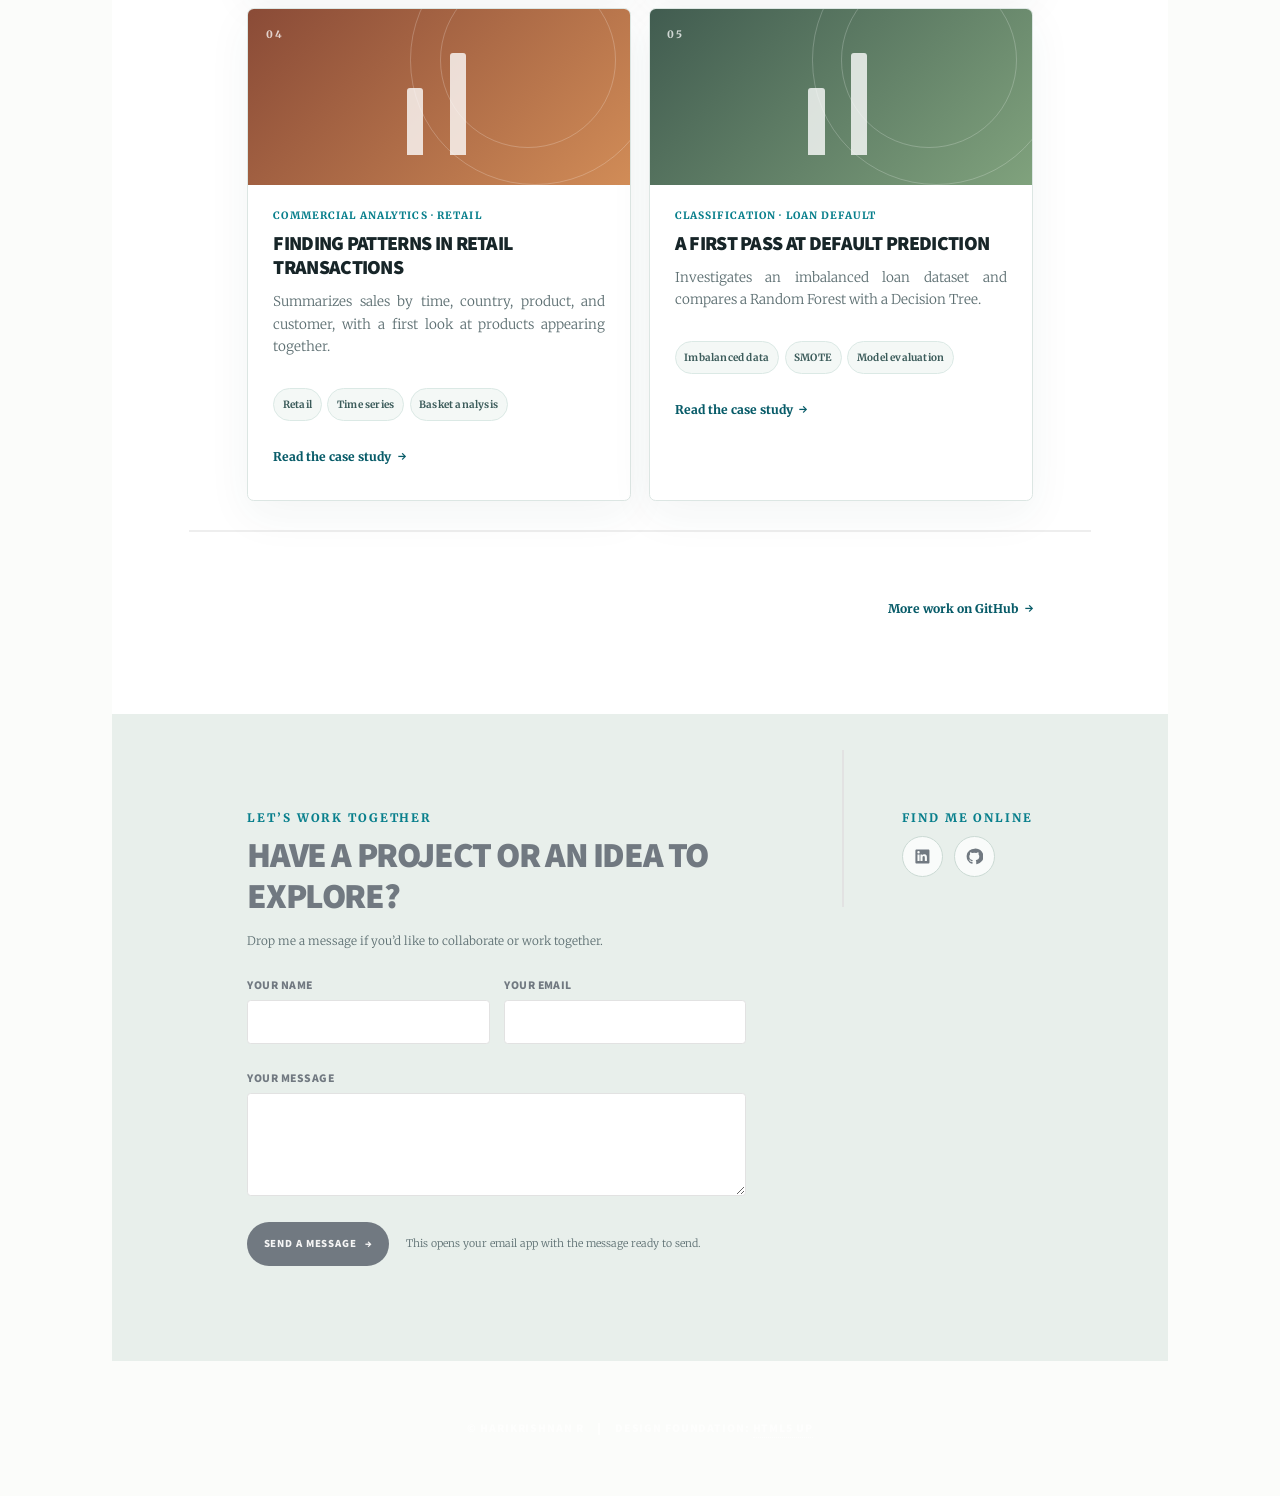
==== commit ffbfd883: "Add selected portrait to About section" ====
--- a/index.html
+++ b/index.html
@@ -6,7 +6,7 @@
 	<meta name="viewport" content="width=device-width, initial-scale=1" />
 	<meta name="description" content="Selected data analytics and machine learning projects by Harikrishnan R." />
 	<link rel="stylesheet" href="assets/css/main.css" />
-	<link rel="stylesheet" href="assets/css/portfolio.css?v=20261013h" />
+	<link rel="stylesheet" href="assets/css/portfolio.css?v=20261013i" />
 	<noscript><link rel="stylesheet" href="assets/css/noscript.css" /></noscript>
 	<style>
 		#intro.portfolio-intro h1 { max-width: none; width: max-content; max-width: 100%; white-space: nowrap; font-size: clamp(1.8rem, 6vw, 5rem); letter-spacing: -.055em; }
@@ -32,10 +32,11 @@
 					<p>I’m a Product Definition Analyst in the airline domain, specializing in data wrangling, requirements gathering, and turning business questions into insights that drive measurable outcomes.</p>
 					<p>My work spans price exploration and exploitation for ancillary services, KPI design and implementation, data quality monitoring, and data visualization. I build automated data pipelines and perform complex analyses to support strategic decisions.</p>
 					<p>I’m passionate about combining domain expertise and technical skills to create analytics solutions that are impactful, scalable, and practical for the teams using them.</p>
+					<ul class="about-tool-tags" aria-label="Tools and methods">
+						<li>Python</li><li>pandas</li><li>NumPy</li><li>PySpark</li><li>Databricks</li><li>Power BI</li>
+					</ul>
 				</div>
-				<ul class="about-tool-tags" aria-label="Tools and methods">
-					<li>Python</li><li>pandas</li><li>NumPy</li><li>PySpark</li><li>Databricks</li><li>Power BI</li>
-				</ul>
+				<figure class="about-photo"><img src="assets/images/pfp.jpg" alt="Portrait of Harikrishnan R" /></figure>
 				<section class="experience-section" aria-labelledby="experience-title">
 					<div class="experience-heading"><p class="eyebrow">Career history</p><h2 id="experience-title">Where I’ve worked</h2></div>
 					<div class="experience-browser">
--- a/assets/css/portfolio.css
+++ b/assets/css/portfolio.css
@@ -391,3 +391,34 @@
   #main .experience-tab { max-width: 13rem; white-space: normal; }
   #main .role-history li { padding: .55rem 0; }
 }
+
+
+/* Use a single-column About layout and compact skill tags in the site palette. */
+#main .about-panel {
+  grid-template-columns: minmax(0, 1fr);
+}
+#main .about-tool-tags {
+  display: flex;
+  flex-wrap: wrap;
+  gap: .55rem;
+  margin: 1.4rem 0 0;
+  padding: 0;
+  list-style: none;
+}
+#main .about-tool-tags li {
+  margin: 0;
+  padding: .42rem .8rem;
+  border: 1px solid #c9e0d8;
+  border-radius: 999px;
+  background: #e4f2ed;
+  color: #075b58;
+  font-family: inherit;
+  font-size: .78rem;
+  font-weight: 700;
+  letter-spacing: .015em;
+  line-height: 1.35;
+}
+@media screen and (max-width: 736px) {
+  #main .about-tool-tags { gap: .45rem; margin-top: 1.1rem; }
+  #main .about-tool-tags li { padding: .4rem .7rem; font-size: .75rem; }
+}
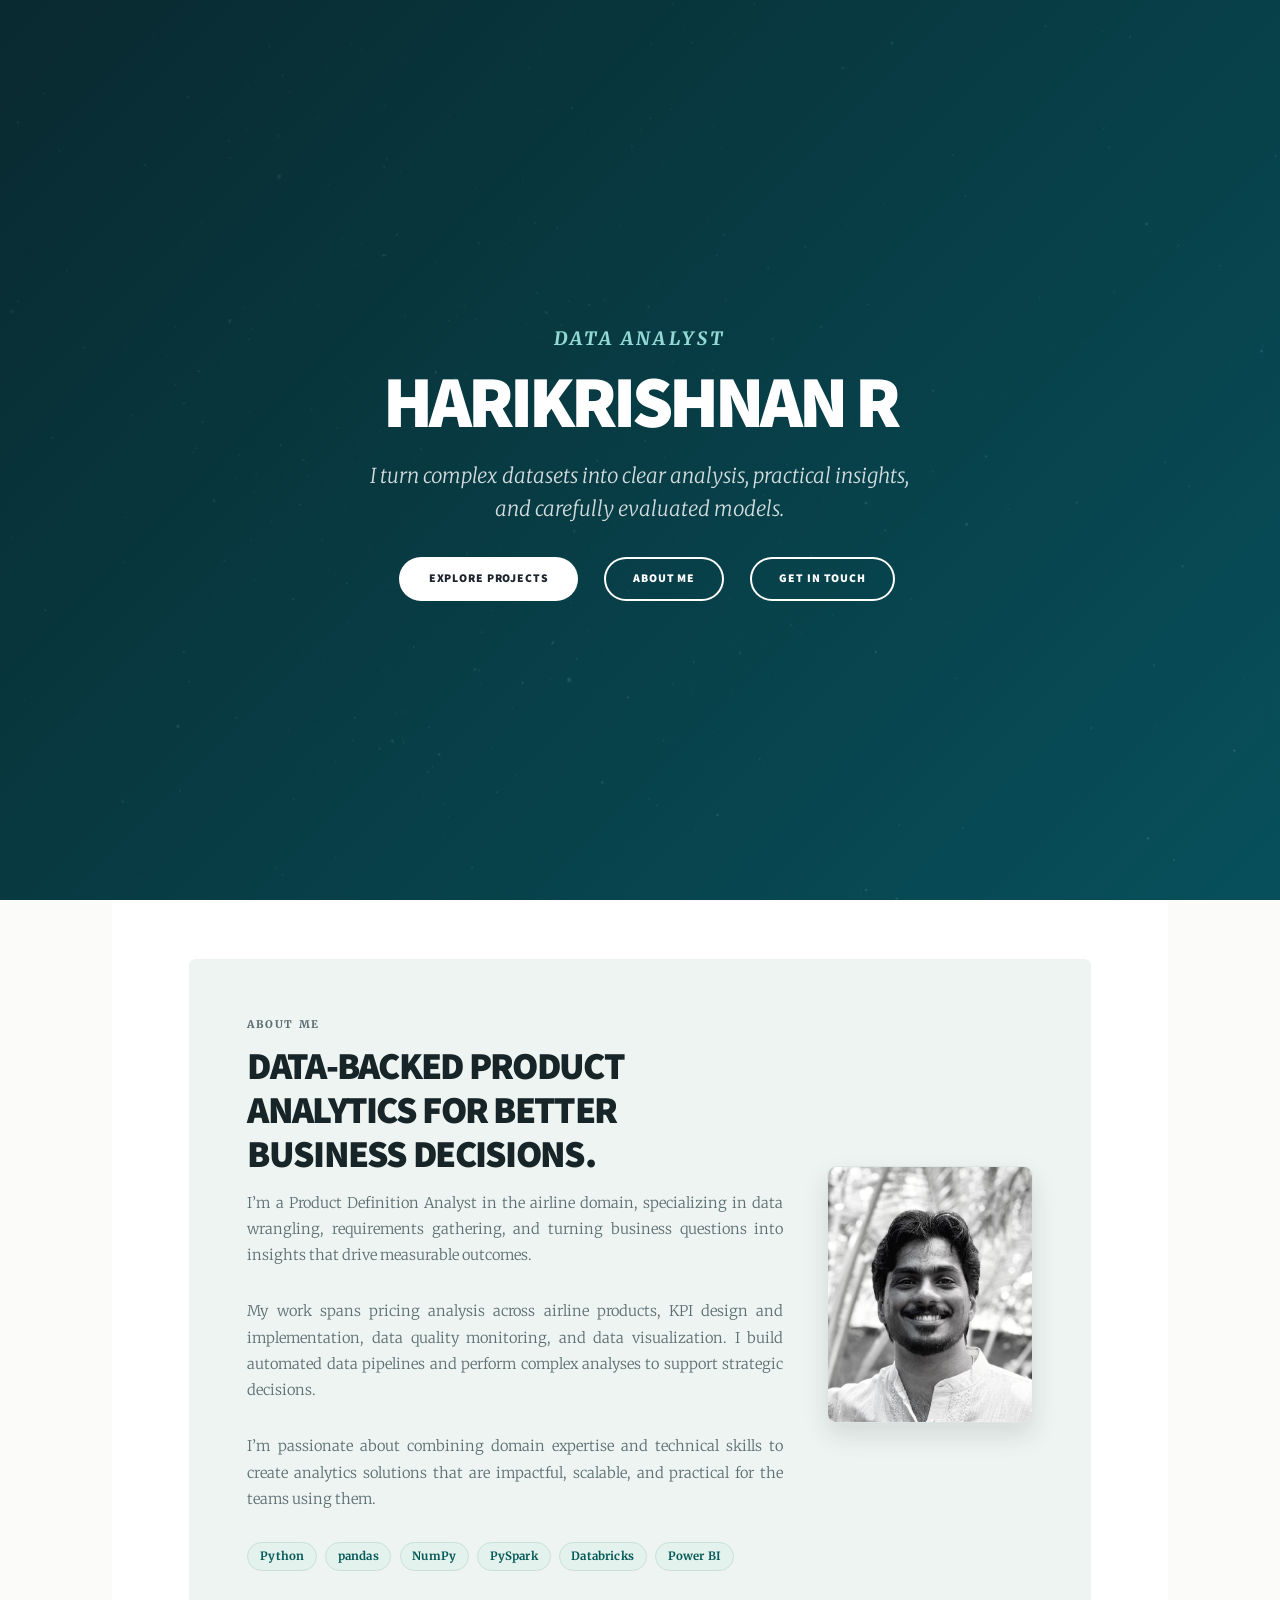
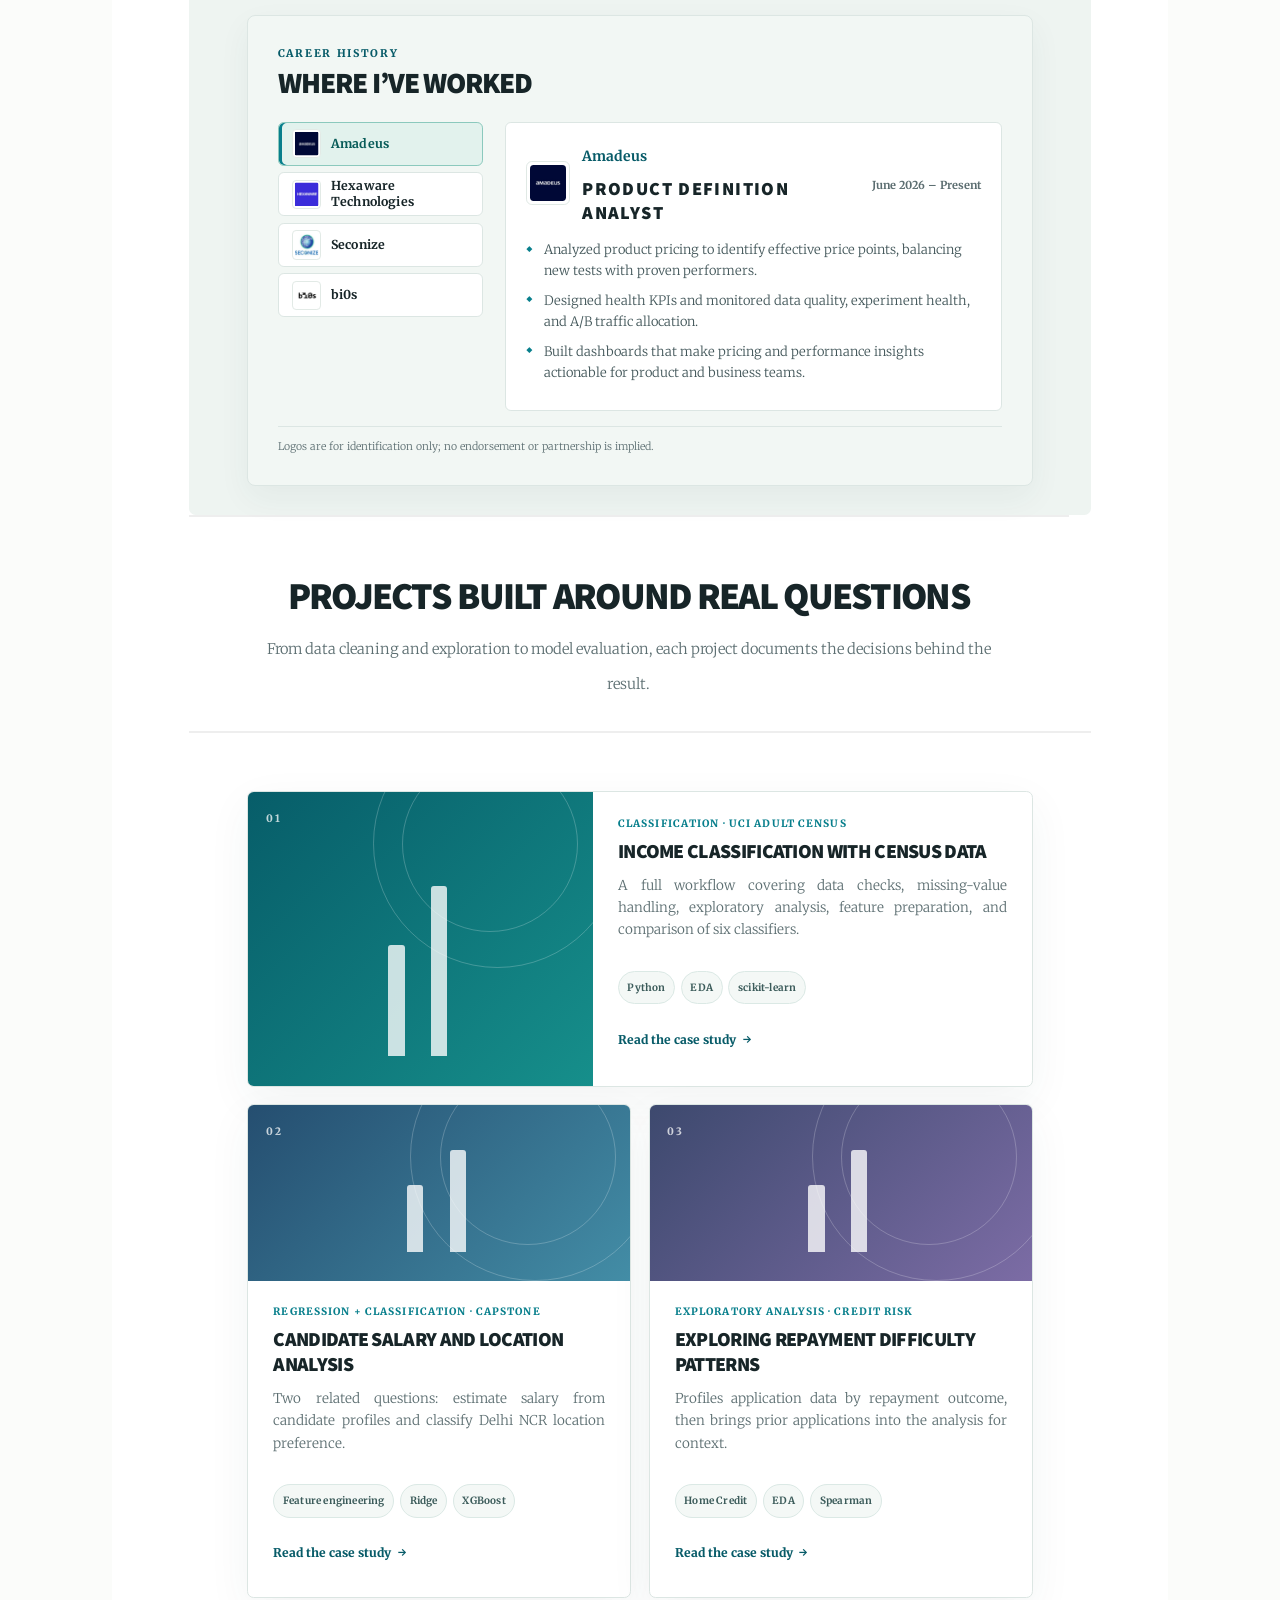
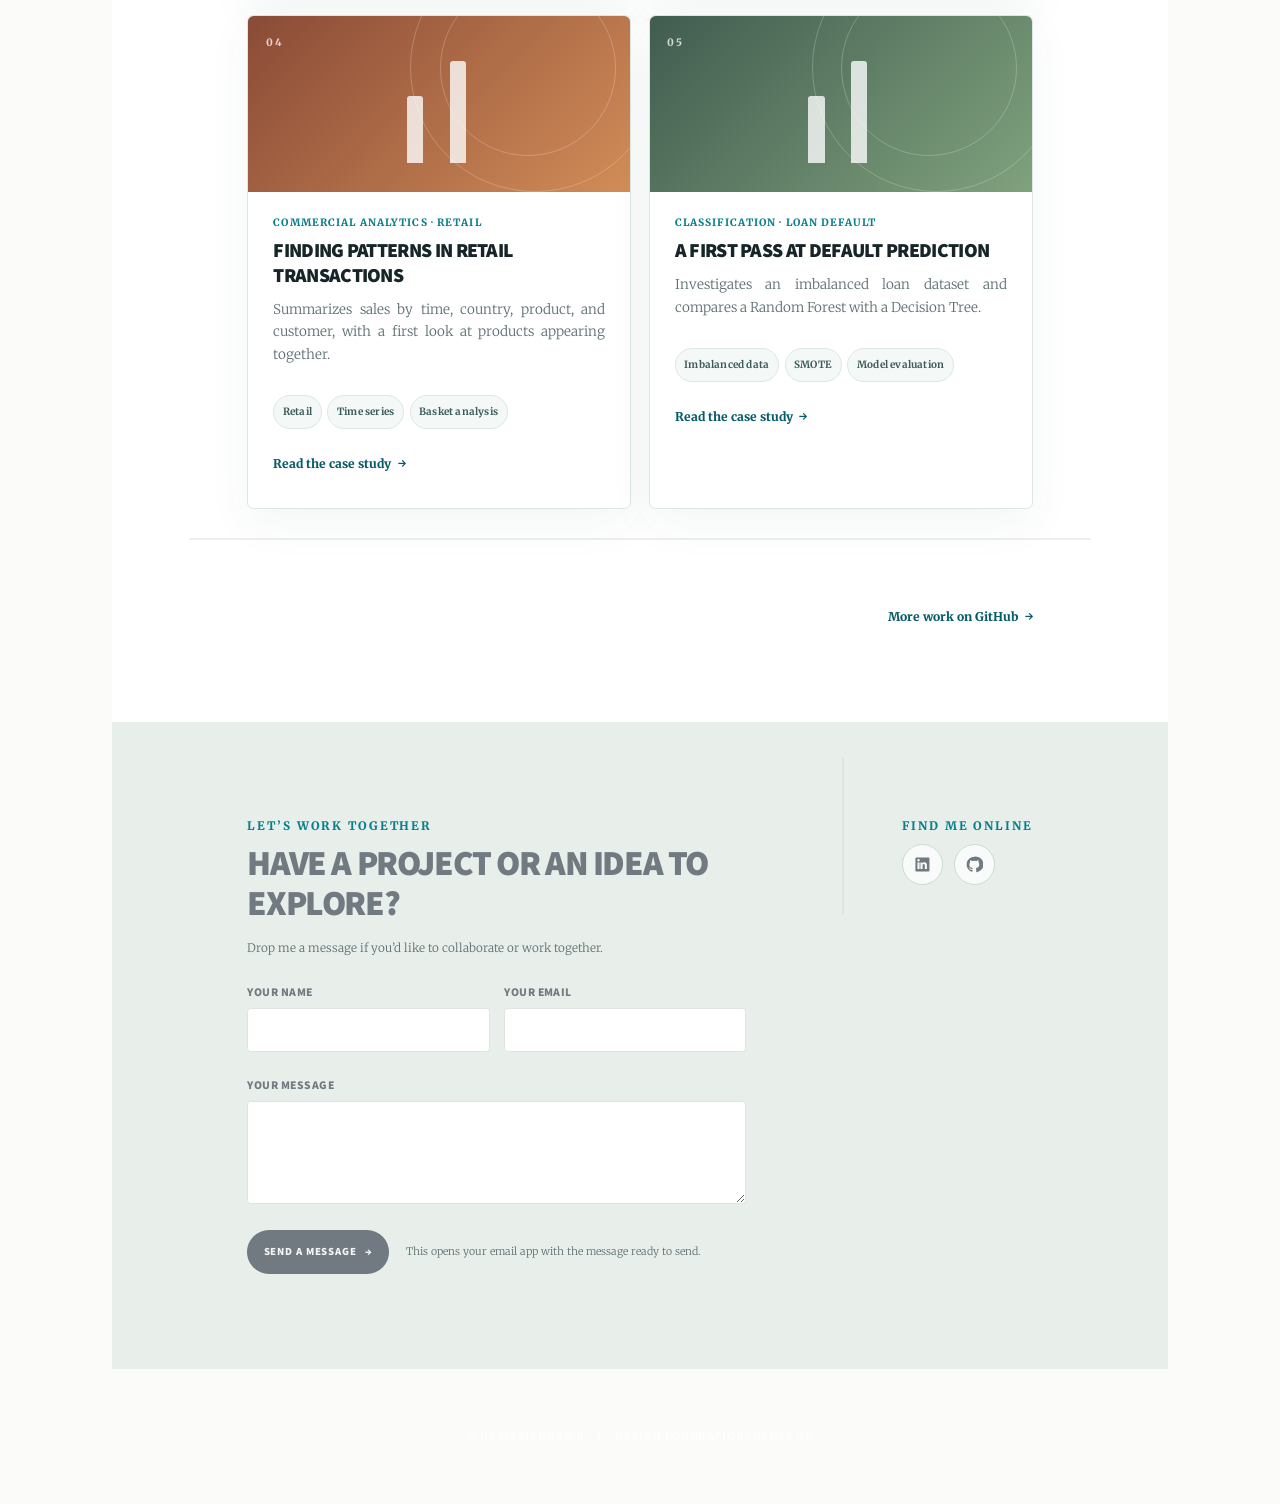
==== commit f5582299: "Generalize About pricing description" ====
--- a/index.html
+++ b/index.html
@@ -30,7 +30,7 @@
 					<p class="eyebrow">About me</p>
 					<h2>Data-backed product analytics for better business decisions.</h2>
 					<p>I’m a Product Definition Analyst in the airline domain, specializing in data wrangling, requirements gathering, and turning business questions into insights that drive measurable outcomes.</p>
-					<p>My work spans price exploration and exploitation for ancillary services, KPI design and implementation, data quality monitoring, and data visualization. I build automated data pipelines and perform complex analyses to support strategic decisions.</p>
+					<p>My work spans pricing analysis across airline products, KPI design and implementation, data quality monitoring, and data visualization. I build automated data pipelines and perform complex analyses to support strategic decisions.</p>
 					<p>I’m passionate about combining domain expertise and technical skills to create analytics solutions that are impactful, scalable, and practical for the teams using them.</p>
 					<ul class="about-tool-tags" aria-label="Tools and methods">
 						<li>Python</li><li>pandas</li><li>NumPy</li><li>PySpark</li><li>Databricks</li><li>Power BI</li>
--- a/assets/css/portfolio.css
+++ b/assets/css/portfolio.css
@@ -422,3 +422,39 @@
   #main .about-tool-tags { gap: .45rem; margin-top: 1.1rem; }
   #main .about-tool-tags li { padding: .4rem .7rem; font-size: .75rem; }
 }
+
+
+/* Add the selected portrait beside About copy without affecting project cards. */
+#main .about-panel {
+  grid-template-columns: minmax(0, 1fr) minmax(14rem, .38fr);
+  align-items: center;
+}
+#main .about-photo {
+  width: min(100%, 18rem);
+  aspect-ratio: 4 / 5;
+  justify-self: center;
+  align-self: center;
+  overflow: hidden;
+  margin: 0;
+  border: 1px solid #dce6e3;
+  border-radius: .65rem;
+  background: #e4f2ed;
+  box-shadow: 0 12px 26px rgba(23, 37, 40, .12);
+}
+#main .about-photo img {
+  display: block;
+  width: 100%;
+  height: 100%;
+  object-fit: cover;
+  object-position: center 24%;
+}
+@media screen and (max-width: 900px) {
+  #main .about-panel {
+    grid-template-columns: minmax(0, 1fr) minmax(12rem, .4fr);
+    gap: 2rem;
+  }
+}
+@media screen and (max-width: 736px) {
+  #main .about-panel { grid-template-columns: minmax(0, 1fr); }
+  #main .about-photo { width: min(18rem, 70vw); }
+}
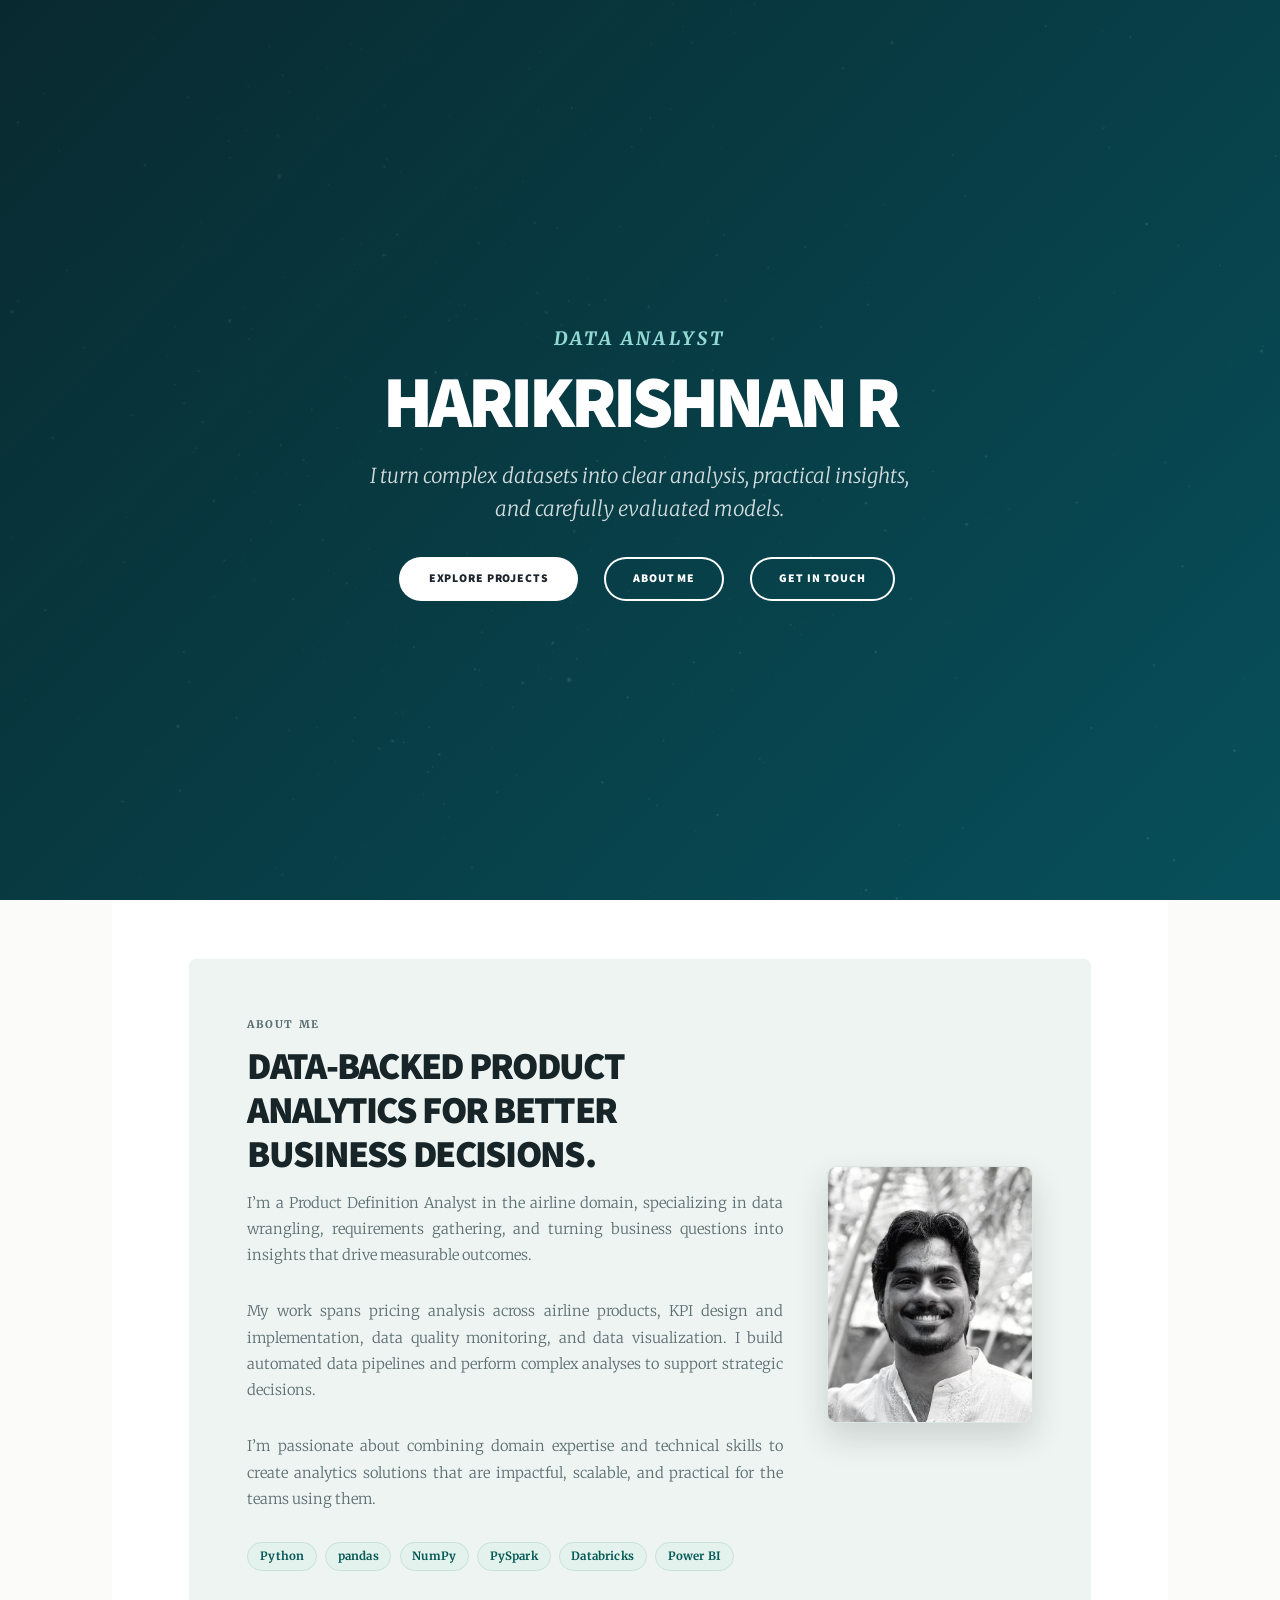
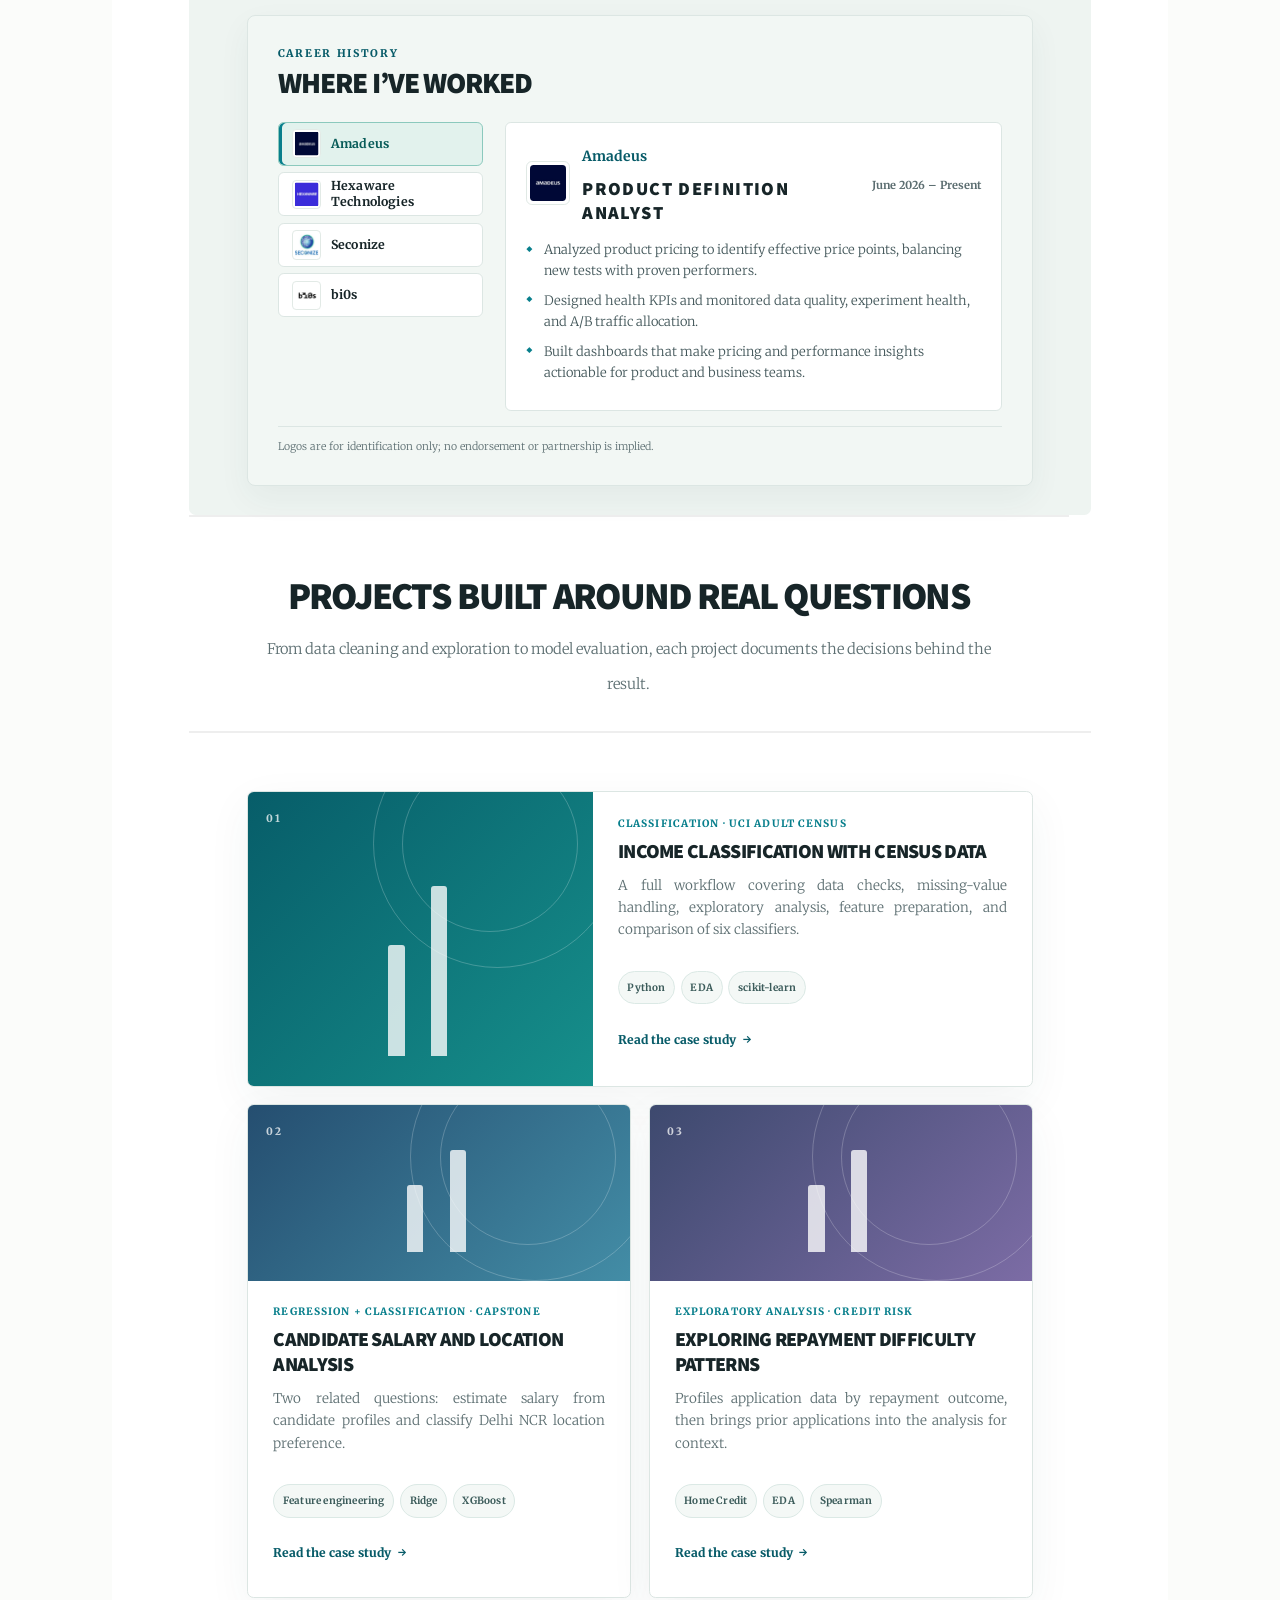
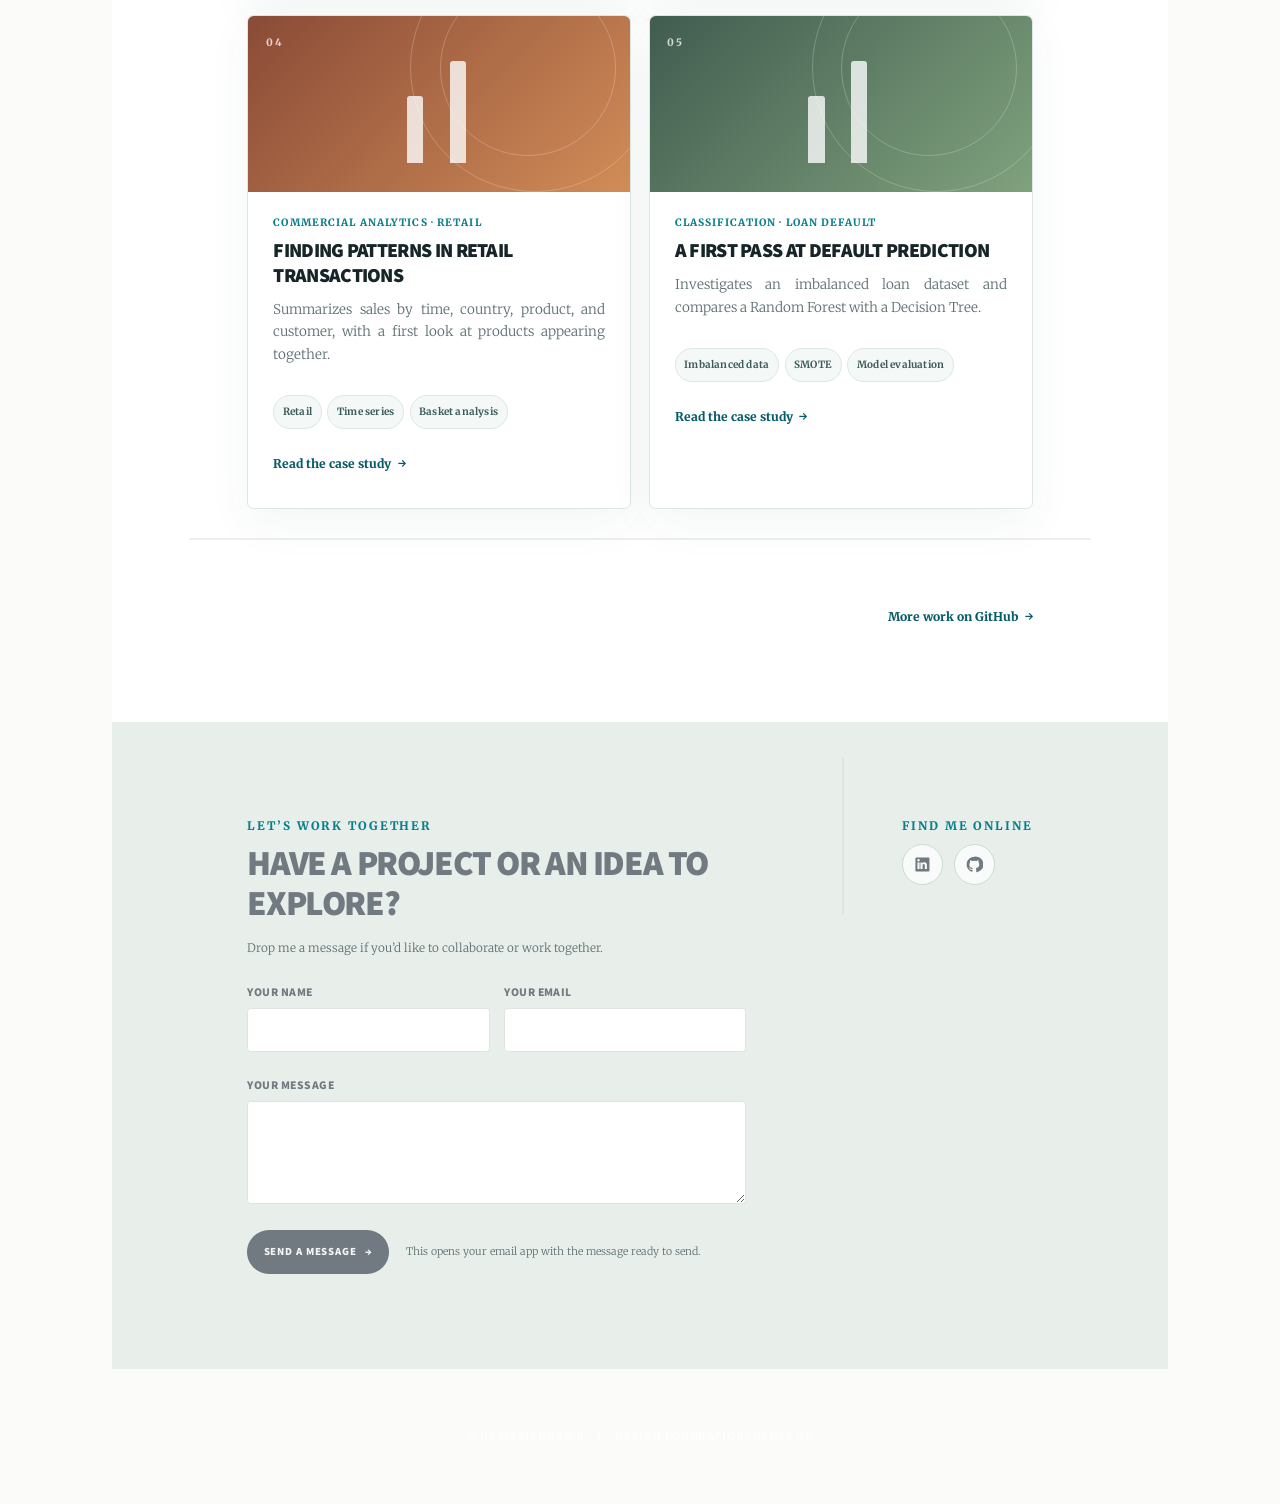
==== commit 50935e37: "Update homepage browser tab title" ====
--- a/index.html
+++ b/index.html
@@ -1,7 +1,7 @@
 <!DOCTYPE HTML>
 <html lang="en">
 <head>
-	<title>Harikrishnan R — Data Analytics Portfolio</title>
+	<title>Harikrishnan R - Data Analyst</title>
 	<meta charset="utf-8" />
 	<meta name="viewport" content="width=device-width, initial-scale=1" />
 	<meta name="description" content="Selected data analytics and machine learning projects by Harikrishnan R." />
--- a/assets/css/portfolio.css
+++ b/assets/css/portfolio.css
@@ -439,7 +439,7 @@
   border: 1px solid #dce6e3;
   border-radius: .65rem;
   background: #e4f2ed;
-  box-shadow: 0 12px 26px rgba(23, 37, 40, .12);
+  box-shadow: 0 15px 32px rgba(23, 37, 40, .16);
 }
 #main .about-photo img {
   display: block;
